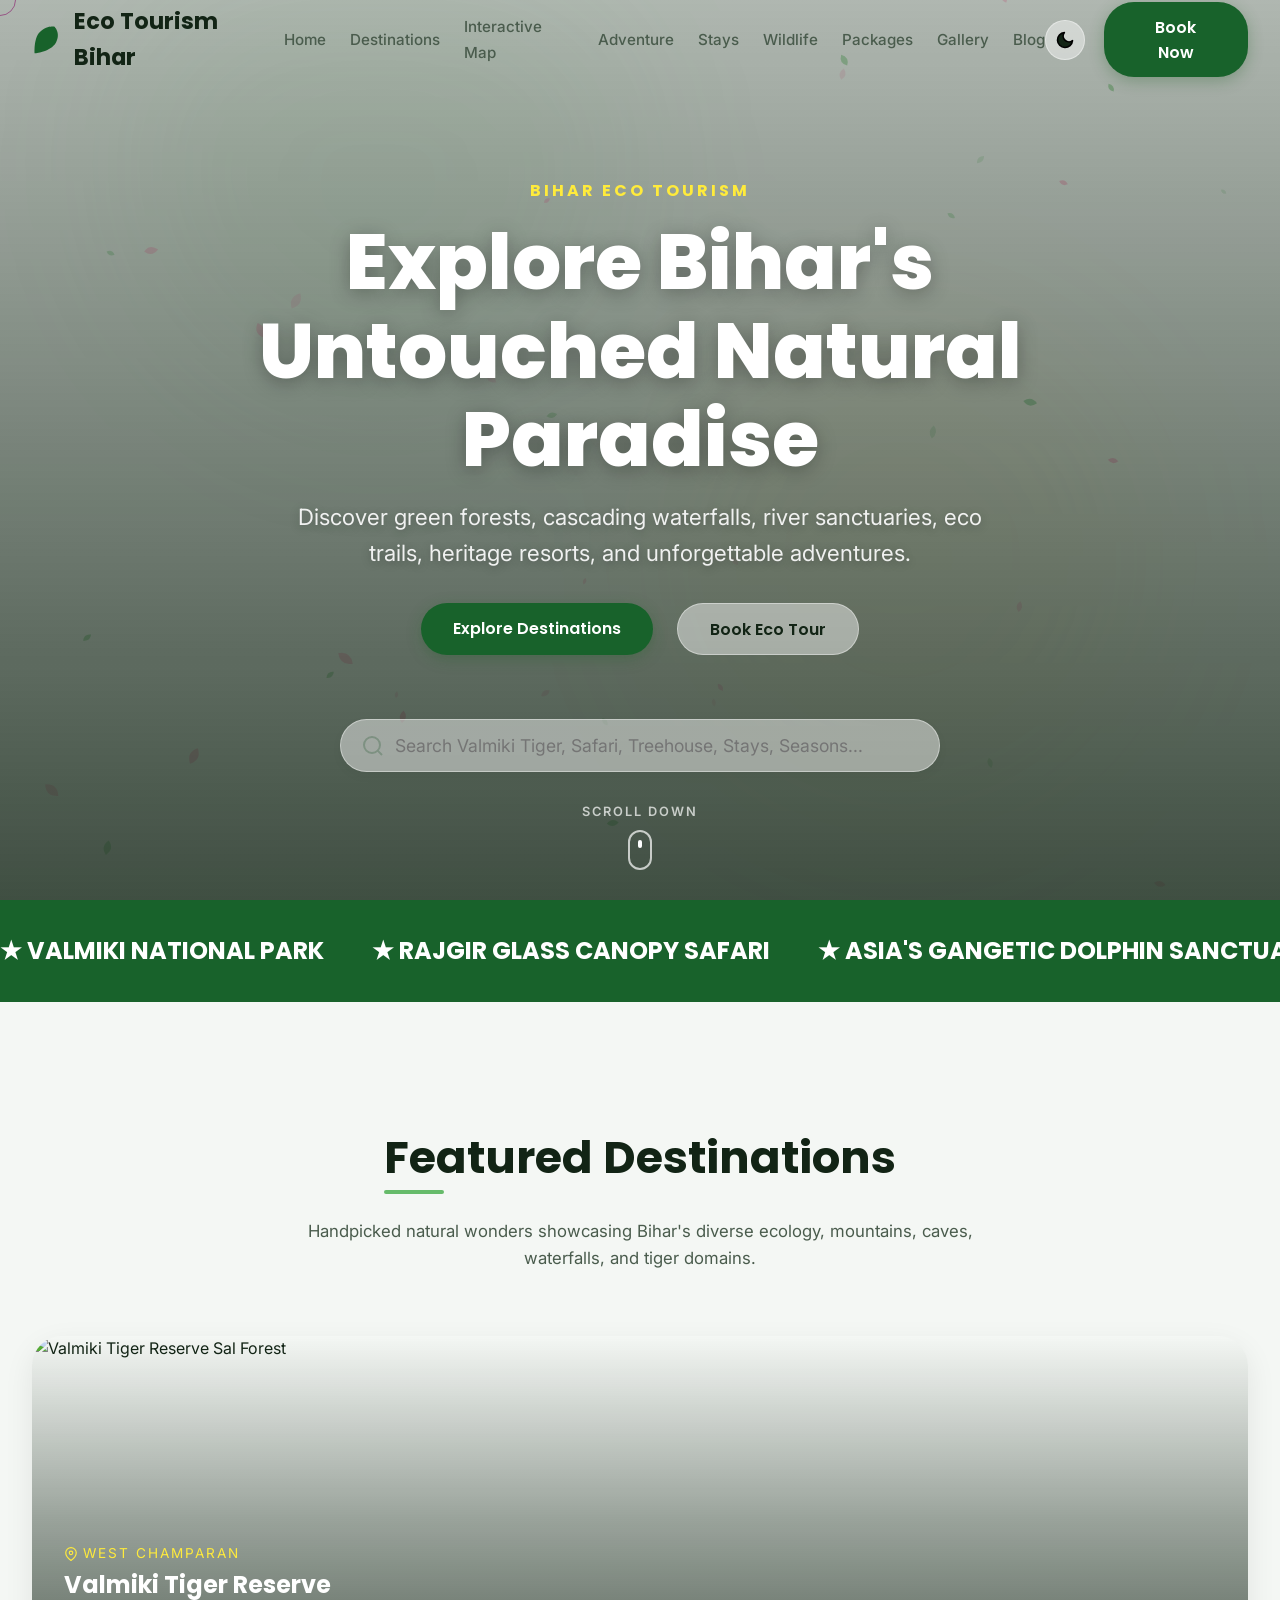
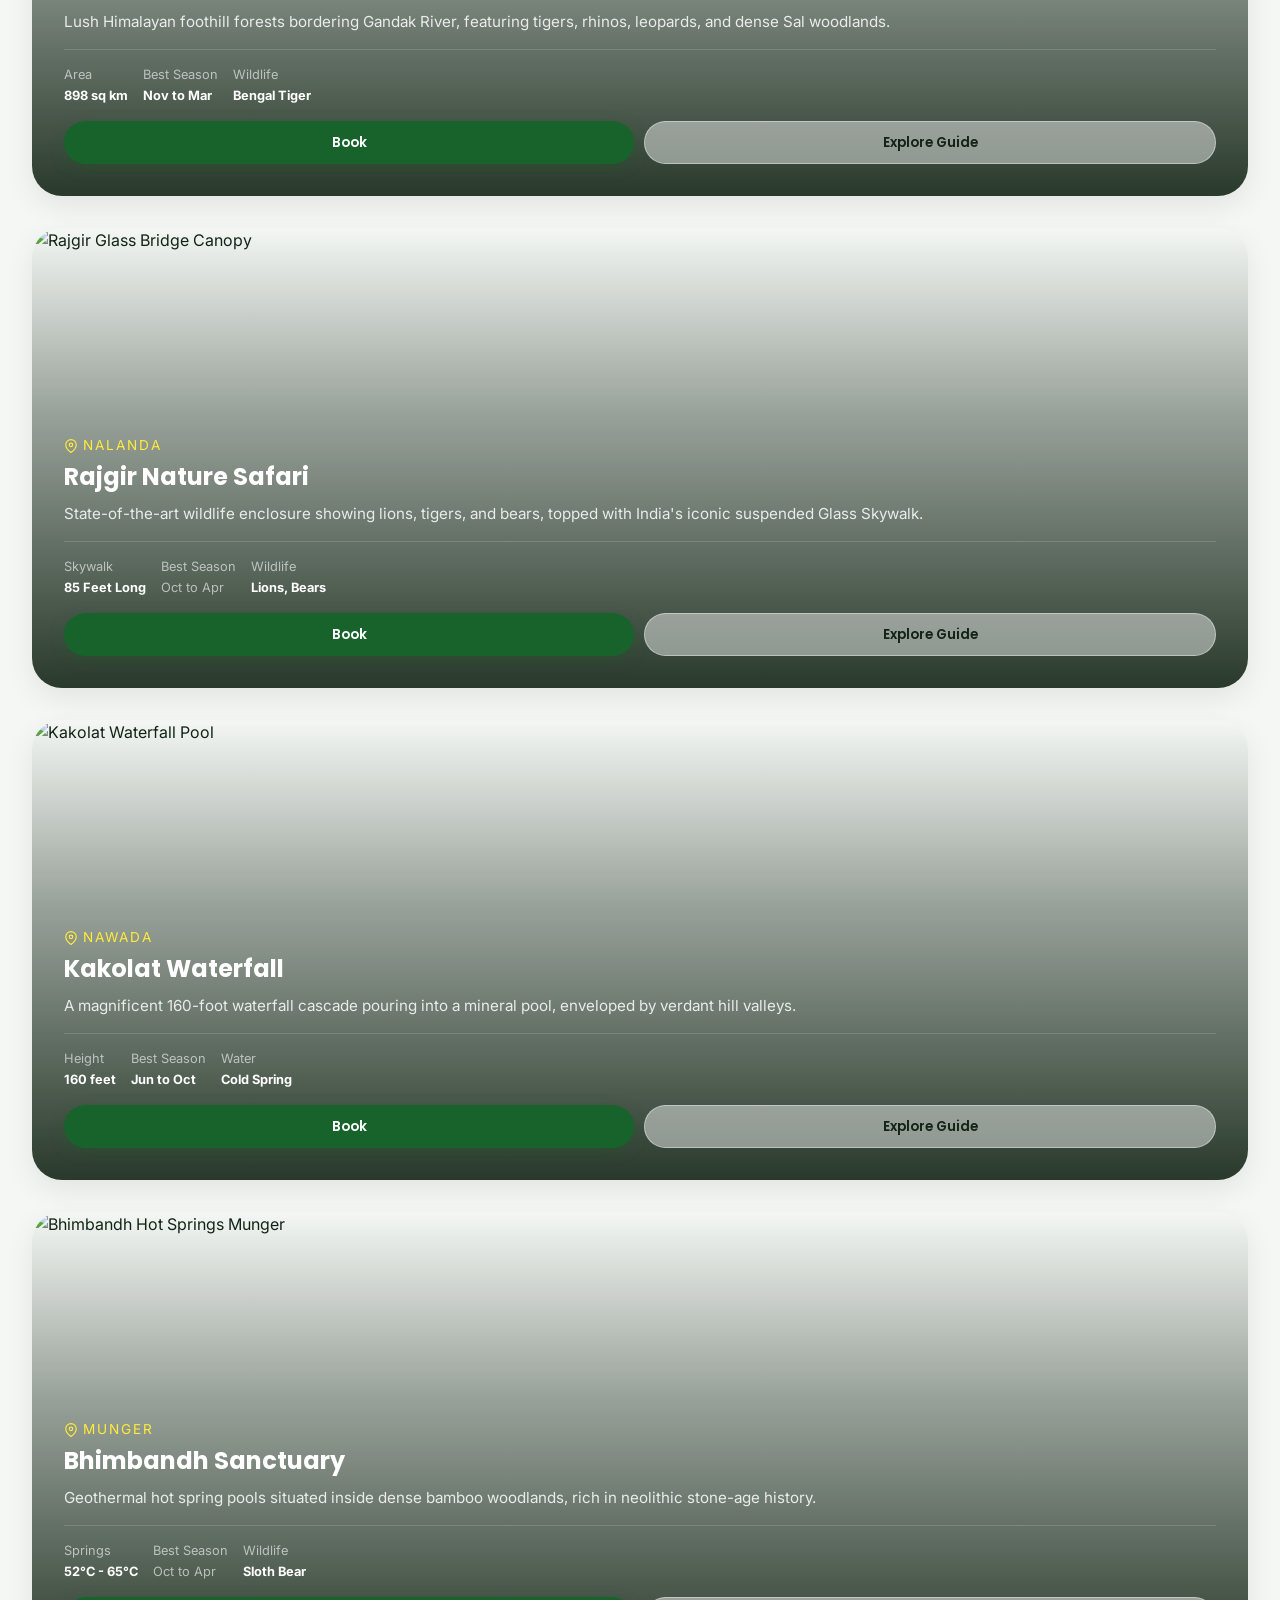
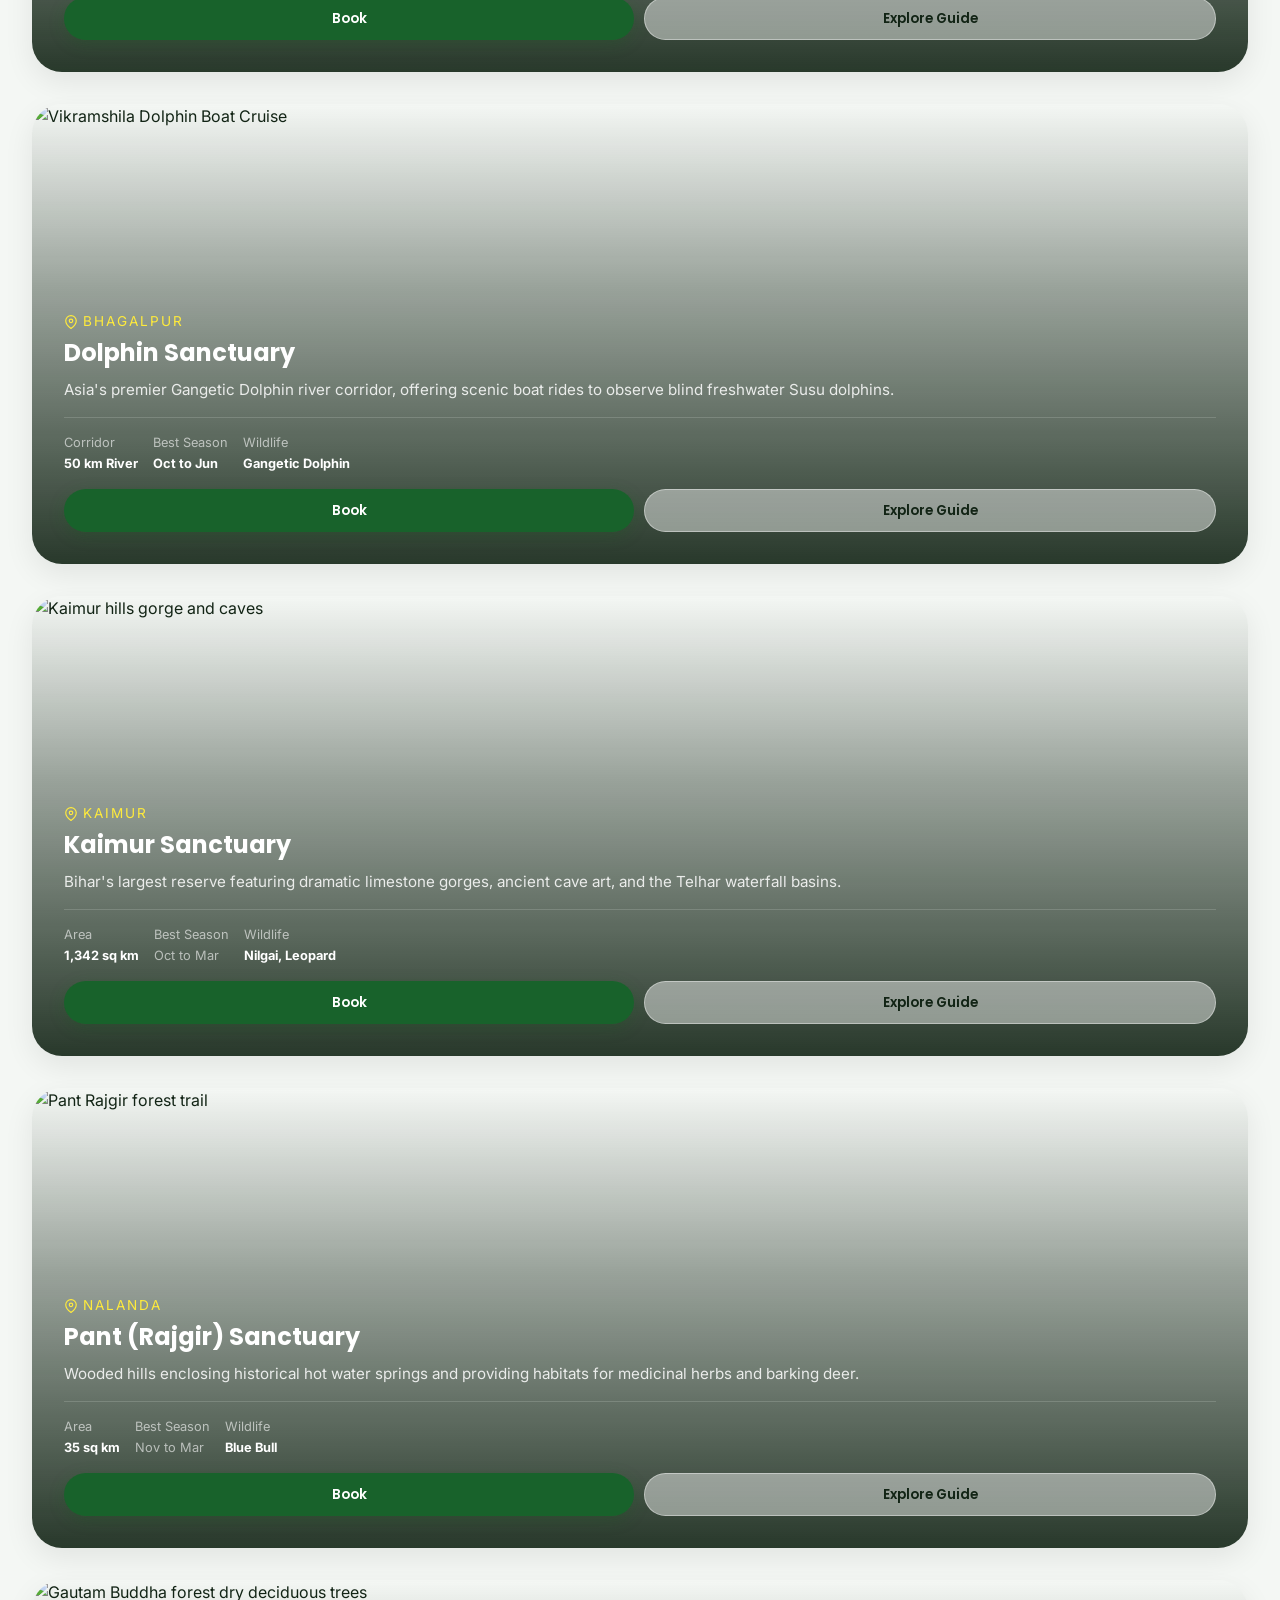
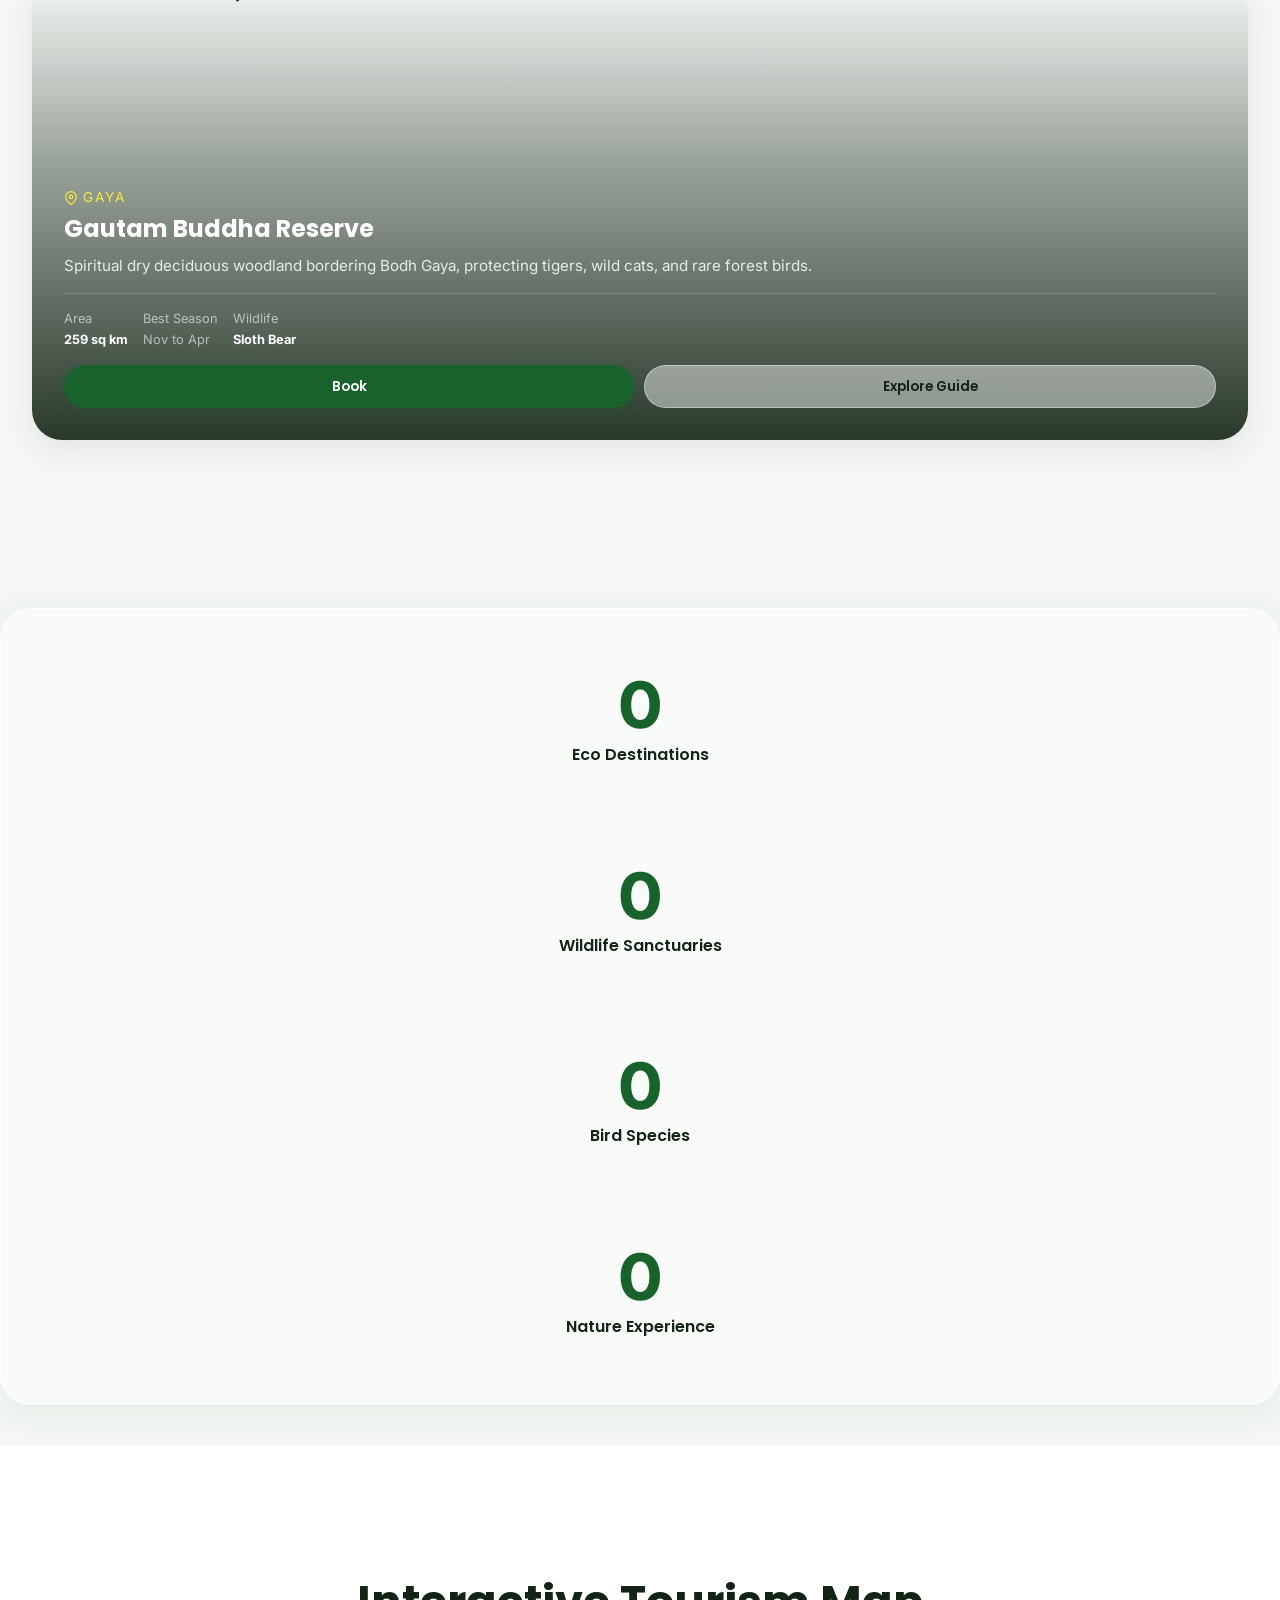
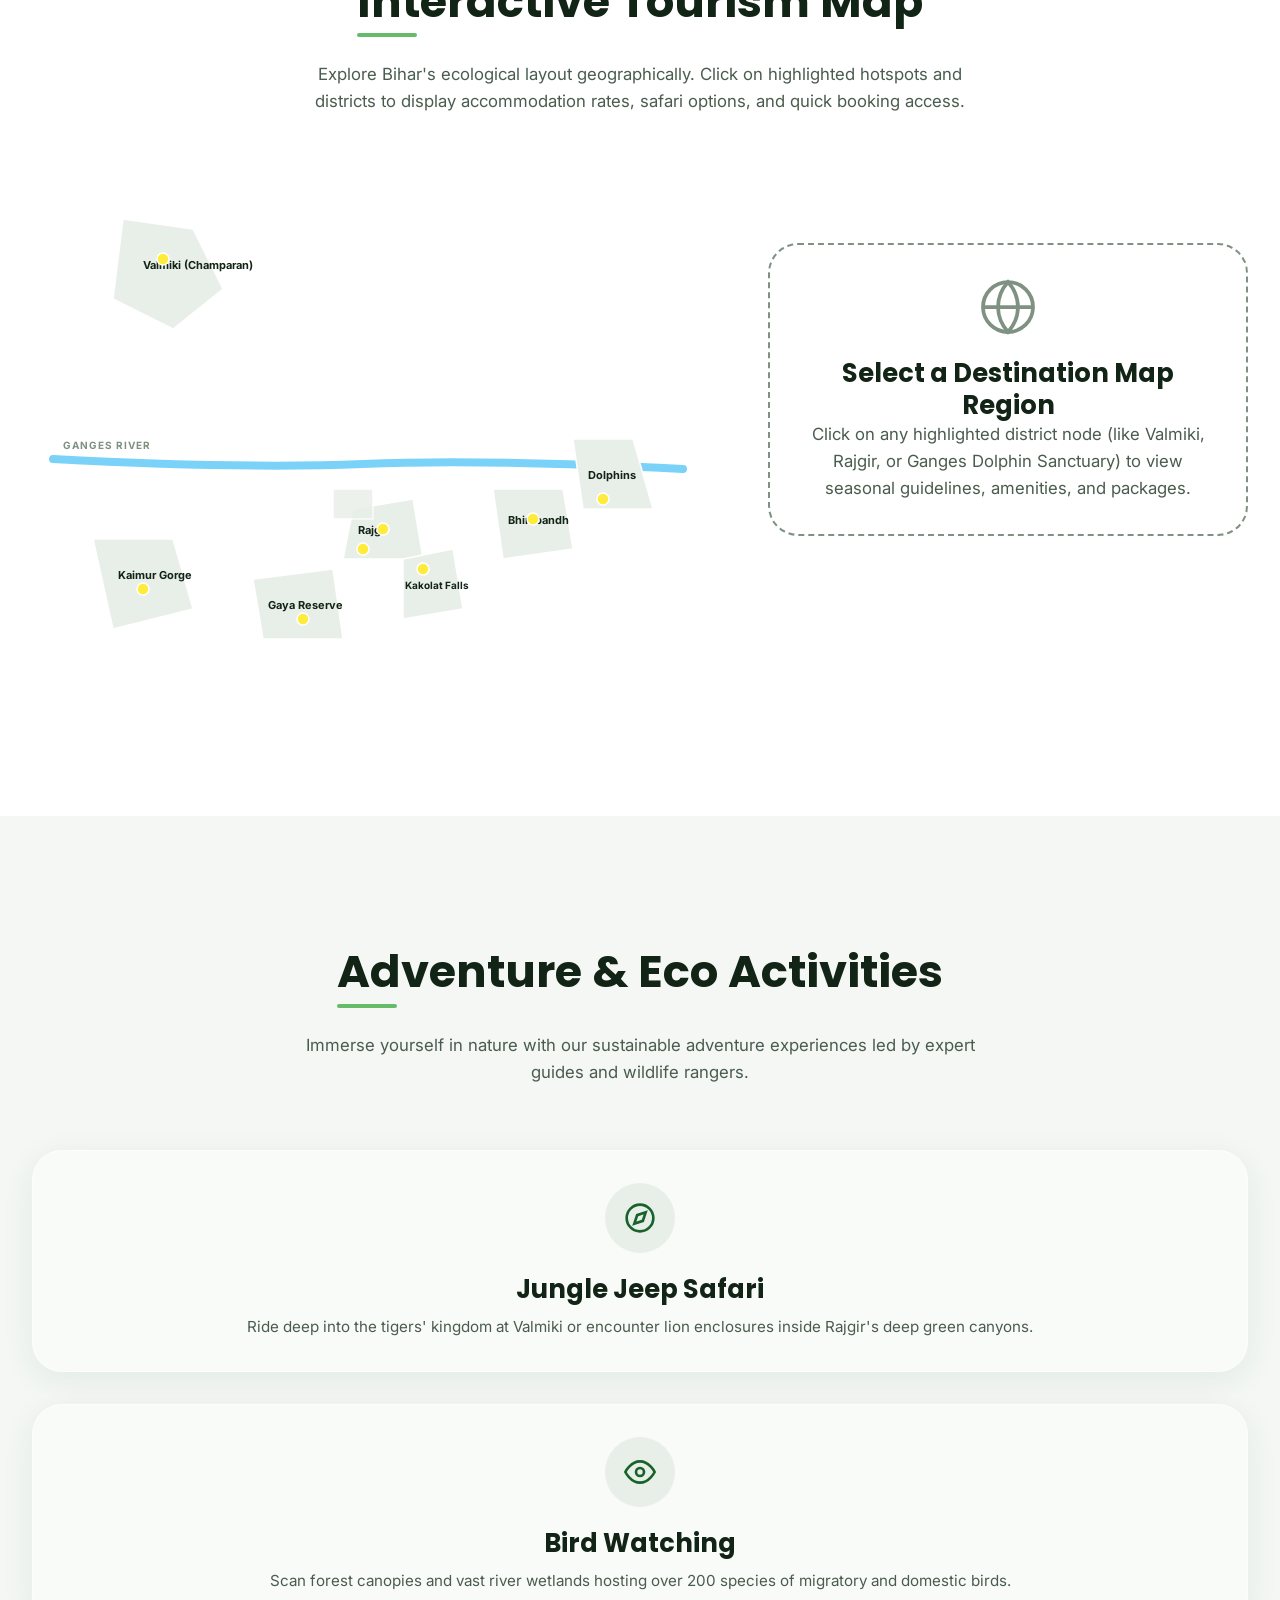
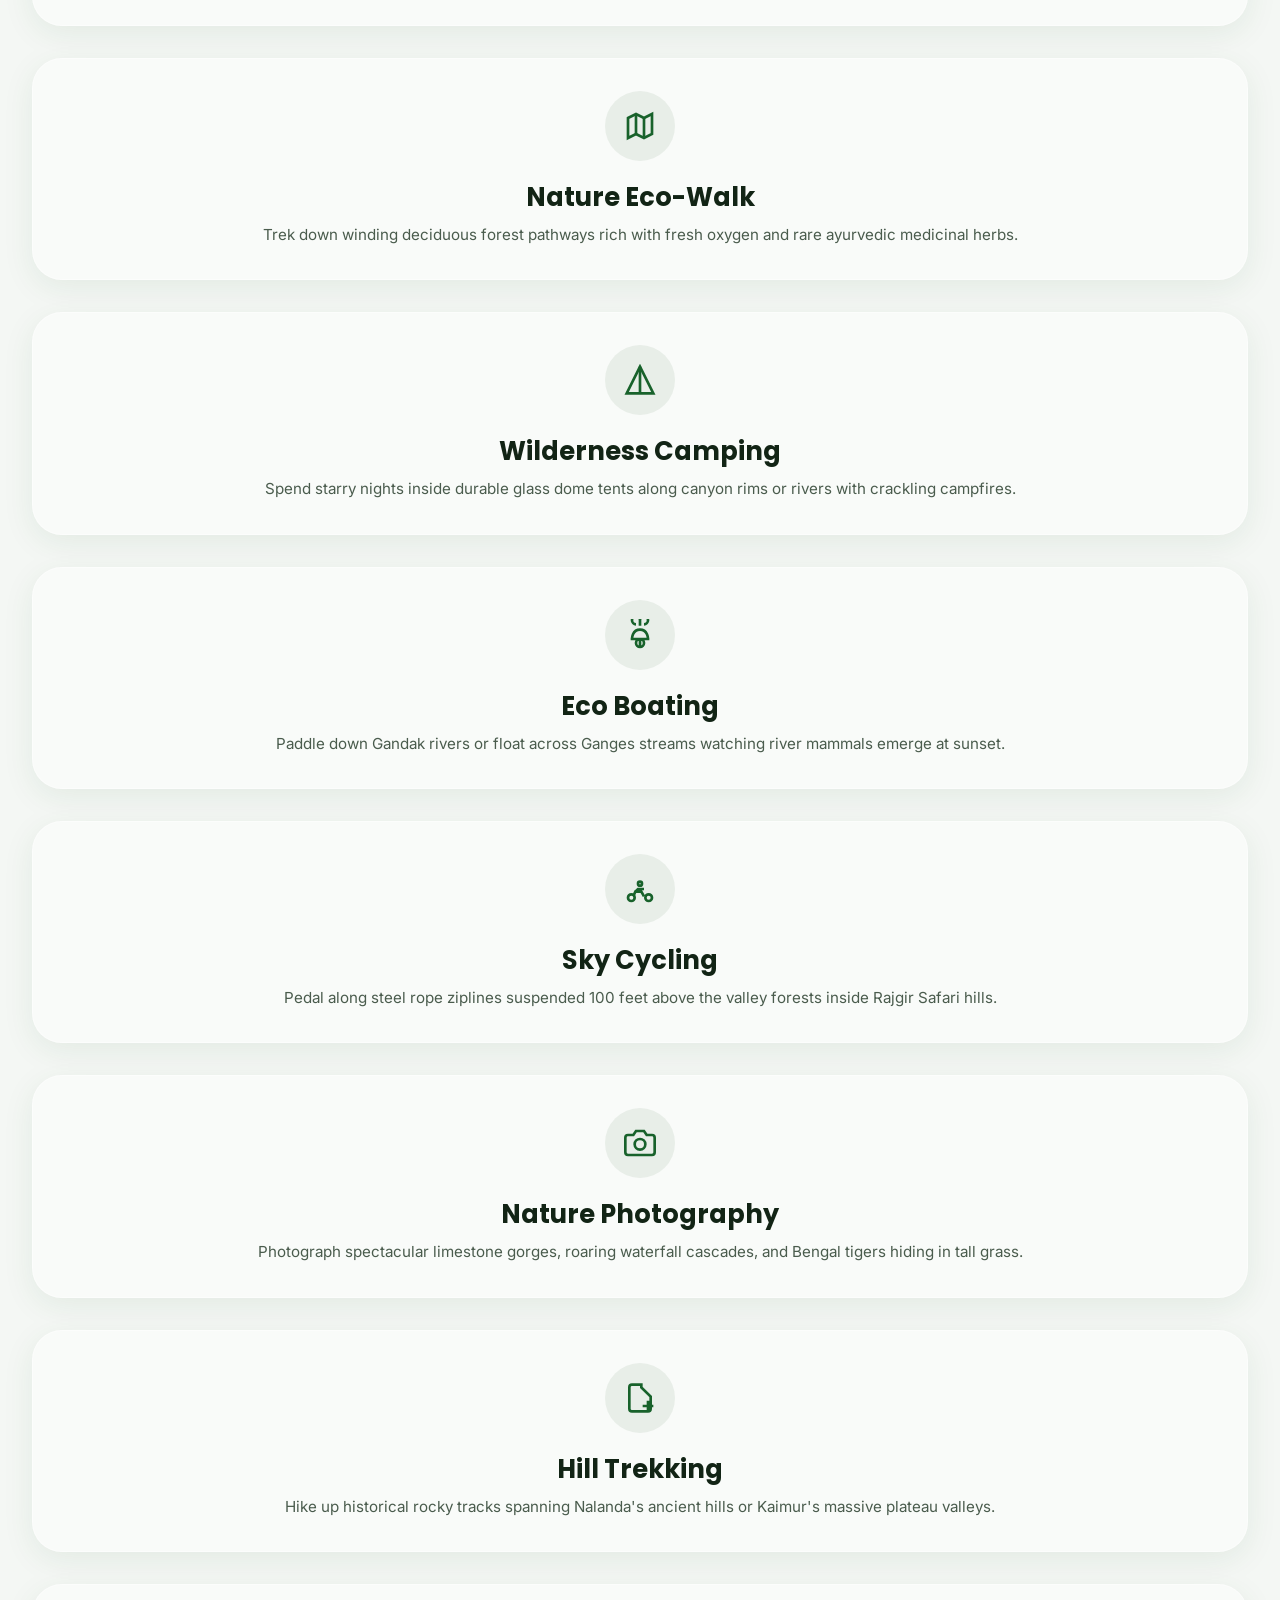
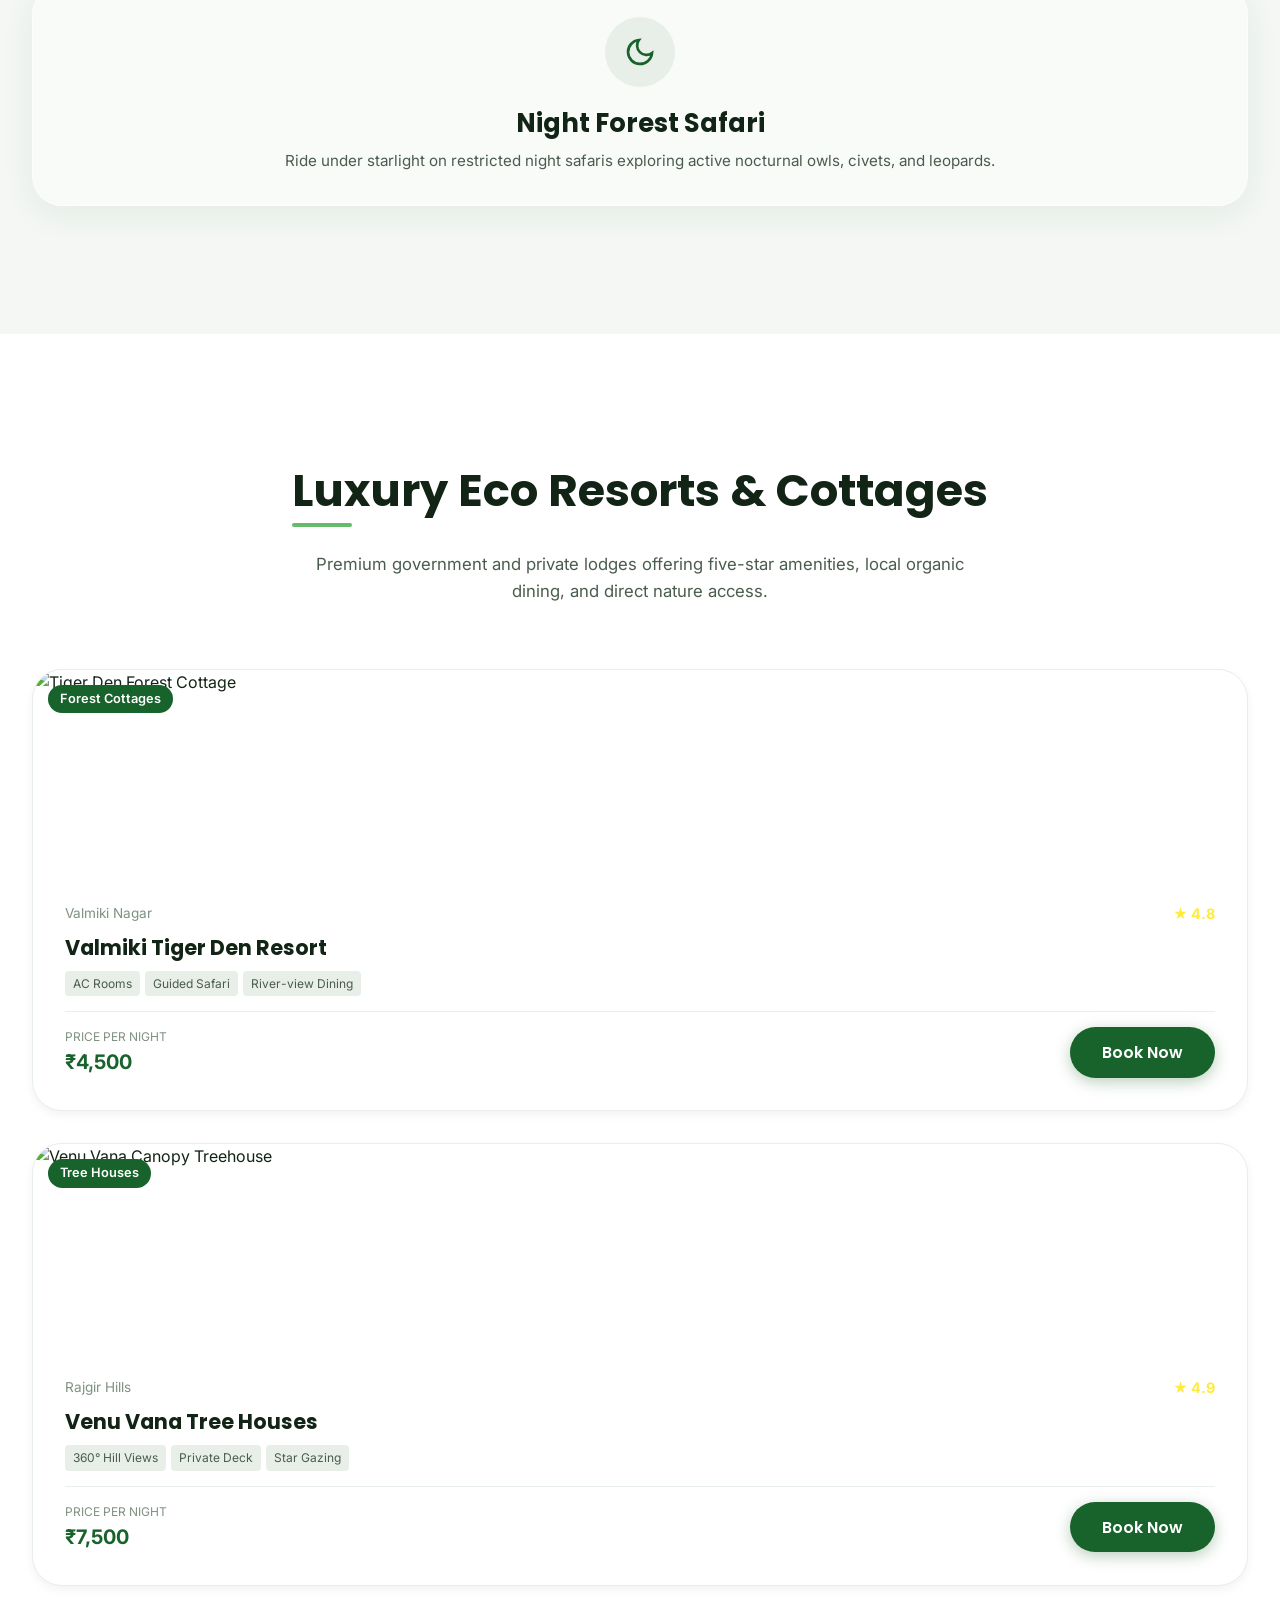
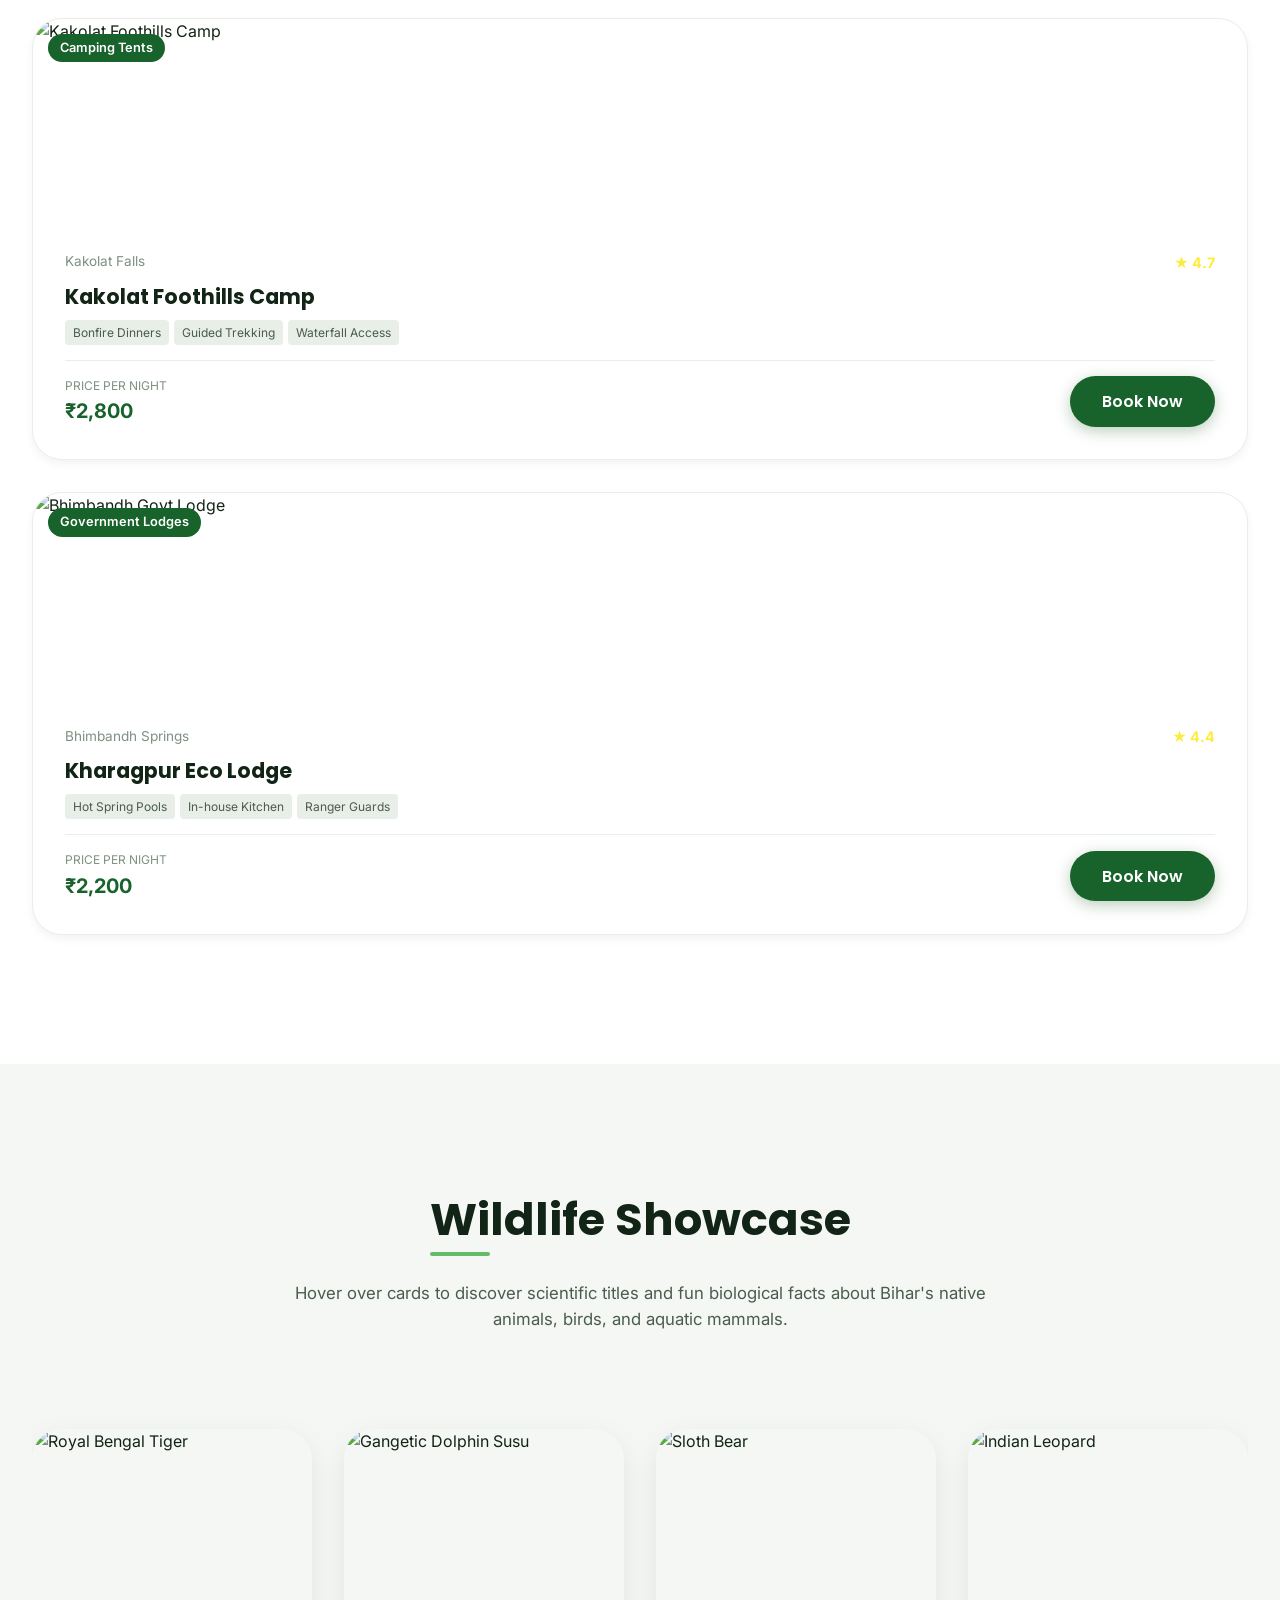
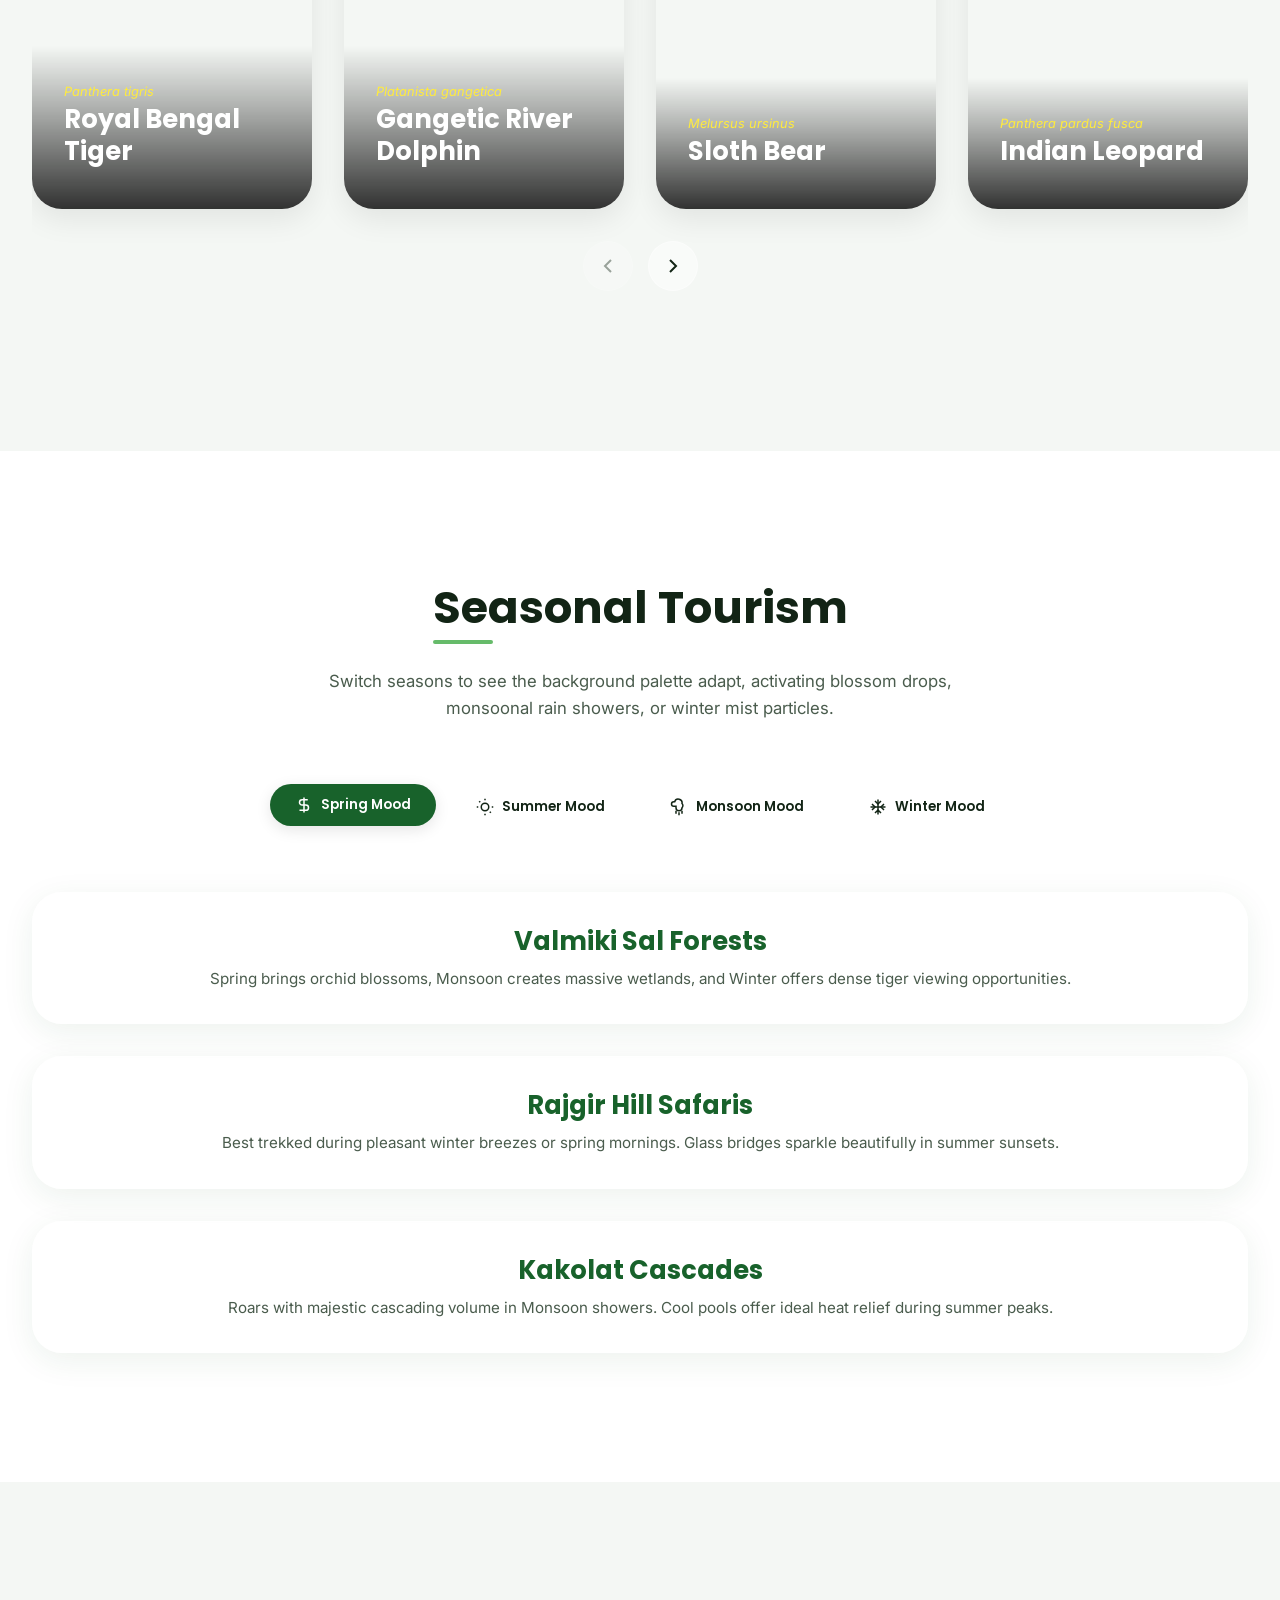
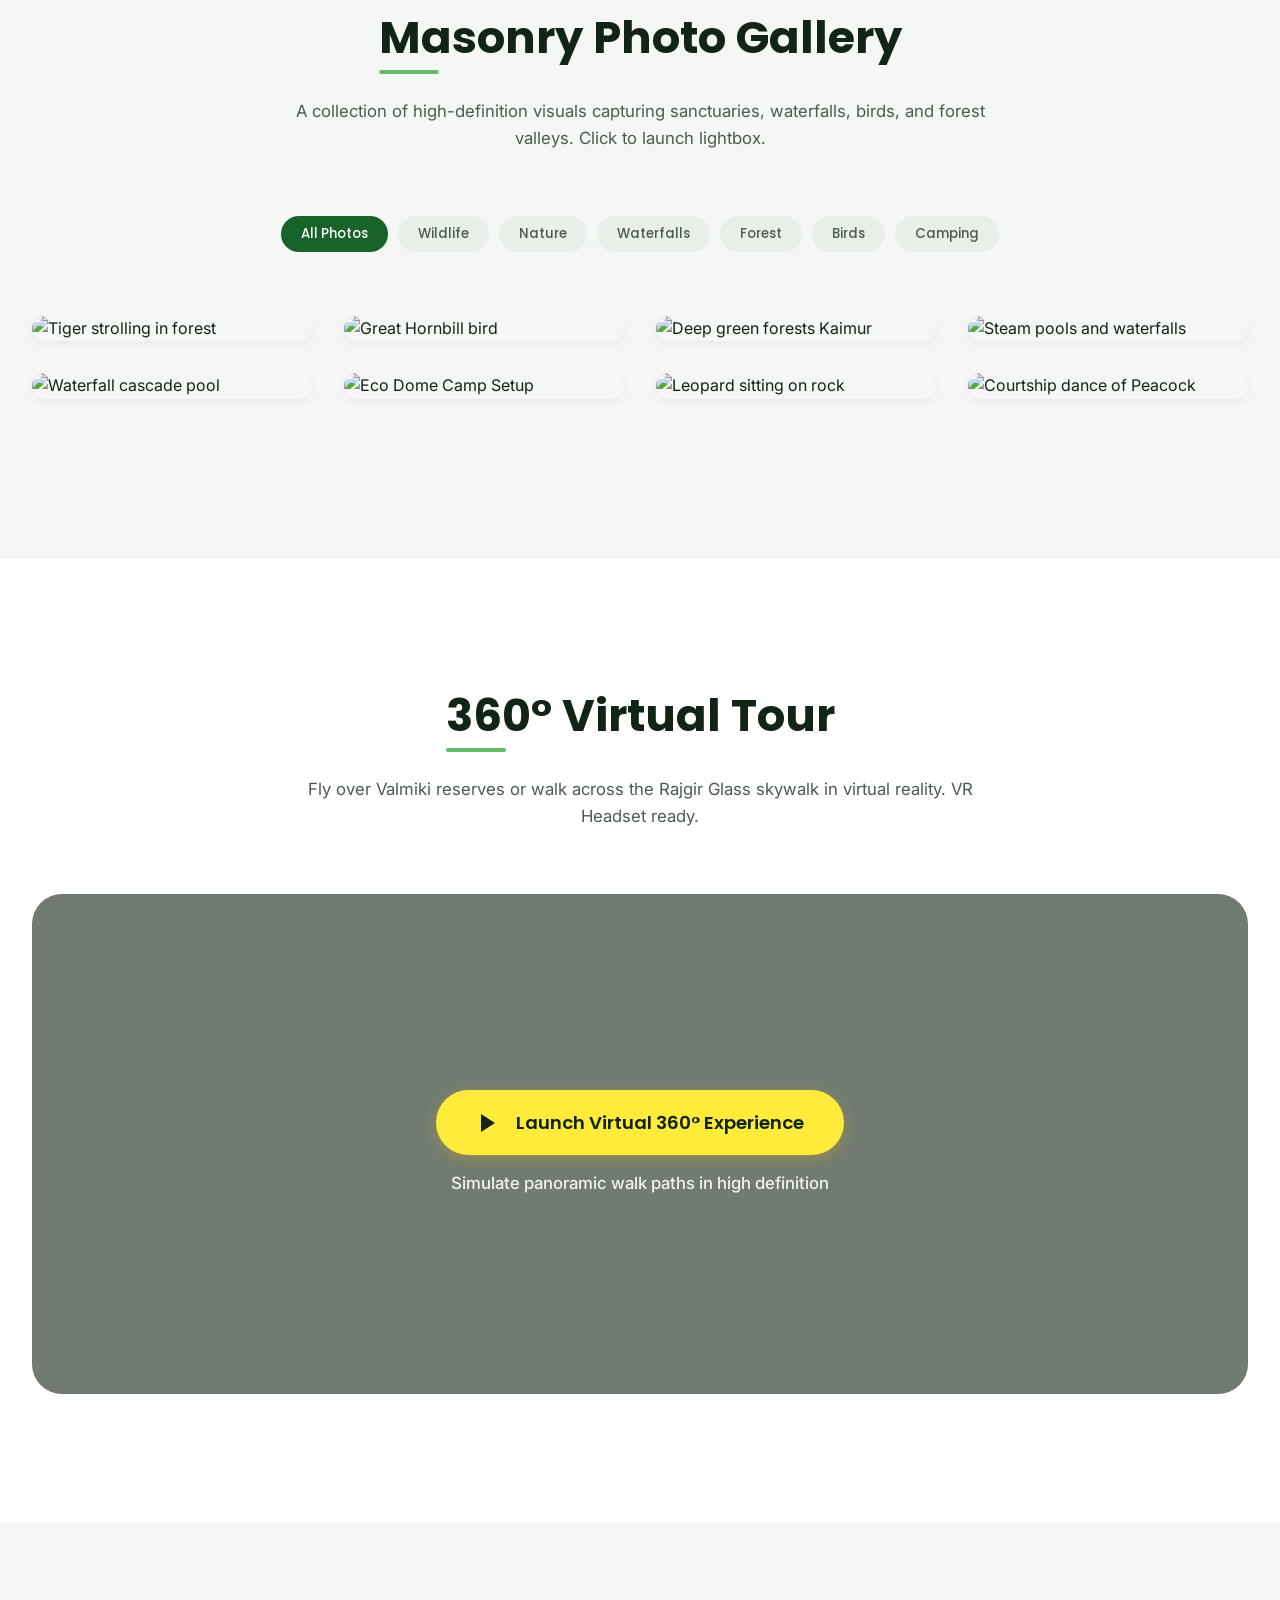
==== destination-detail.html @ a780ad24 "Add dynamic destination detail page templates and set light theme default" ====
<!DOCTYPE html>
<html lang="en" data-theme="light" data-season="spring">
<head>
  <meta charset="UTF-8">
  <meta name="viewport" content="width=device-width, initial-scale=1.0">
  
  <!-- Dynamic title handled via detail.js, setting static SEO parameters -->
  <title>Bihar Eco Tourism | Destination Guide</title>
  <meta name="description" content="Detailed travel guidelines, eco-resort prices, adventure trails, and booking rates for Bihar's natural sanctuaries.">
  <meta name="keywords" content="Bihar Eco Tourism, Valmiki Reserve, Rajgir Safari, Kakolat Falls, Wildlife Sanctuaries">
  <meta name="author" content="Bihar Eco Tourism Development Board">
  
  <!-- Stylesheets -->
  <link rel="stylesheet" href="css/variables.css">
  <link rel="stylesheet" href="css/styles.css">
  <link rel="stylesheet" href="css/components.css">
  <link rel="stylesheet" href="css/animations.css">
</head>
<body>

  <!-- Custom Cursor Follower -->
  <div class="custom-cursor-follower" id="cursor-follower"></div>

  <!-- Falling Leaves Particle Layer -->
  <div class="leaves-animation-container" id="leaves-container"></div>

  <!-- Seasonal Particle Canvas -->
  <canvas id="seasonal-canvas" style="position:fixed; top:0; left:0; width:100%; height:100%; pointer-events:none; z-index:1;"></canvas>

  <!-- --- STICKY NAVIGATION --- -->
  <nav class="navbar scrolled" id="navbar" aria-label="Main Navigation" style="position: sticky; top: 0;">
    <div class="container">
      <a href="index.html" class="nav-logo">
        <svg viewBox="0 0 24 24" xmlns="http://www.w3.org/2000/svg">
          <path d="M2 22s12-1 16-8c4-7-1-12-1-12S12 1 7 5C1 9 2 22 2 22z"/>
          <path d="M12 12l-5 5"/>
        </svg>
        <span>Eco Tourism Bihar</span>
      </a>

      <ul class="nav-menu" id="nav-menu">
        <li class="nav-item"><a href="index.html">Home</a></li>
        <li class="nav-item"><a href="index.html#destinations">Destinations</a></li>
        <li class="nav-item"><a href="index.html#map-section">Interactive Map</a></li>
        <li class="nav-item"><a href="index.html#adventure">Adventure</a></li>
        <li class="nav-item"><a href="index.html#stays">Stays</a></li>
        <li class="nav-item"><a href="index.html#wildlife">Wildlife</a></li>
        <li class="nav-item"><a href="index.html#packages">Packages</a></li>
        <li class="nav-item"><a href="index.html#gallery">Gallery</a></li>
        <li class="nav-item"><a href="index.html#blog">Blog</a></li>
      </ul>

      <div class="nav-actions">
        <button class="theme-toggle" id="theme-toggle" aria-label="Toggle dark/light mode">
          <svg viewBox="0 0 24 24" width="20" height="20" stroke="currentColor" stroke-width="2" fill="none"></svg>
        </button>
        <button class="btn btn-primary book-cta" id="nav-book-btn">Book Now</button>

        <button class="menu-toggle" id="menu-toggle" aria-label="Toggle navigation menu">
          <span></span>
          <span></span>
          <span></span>
        </button>
      </div>
    </div>
  </nav>

  <!-- --- BREADCRUMB BAR --- -->
  <nav aria-label="Breadcrumb" style="background: var(--bg-secondary); padding: 15px 0; border-bottom: 1px solid var(--glass-border);">
    <div class="container">
      <div style="font-size: 0.9rem; color: var(--text-light); display: flex; gap: 8px; font-weight: 500;">
        <a href="index.html" style="color: var(--primary); transition: color var(--transition-fast);">Home</a>
        <span>/</span>
        <a href="index.html#destinations" style="color: var(--primary); transition: color var(--transition-fast);">Destinations</a>
        <span>/</span>
        <span id="breadcrumb-dest-name" style="color: var(--text-primary);">Destination Guide</span>
      </div>
    </div>
  </nav>

  <!-- --- IMMERSIVE DETAILS HERO --- -->
  <header style="position: relative; height: 50vh; width: 100%; display: flex; align-items: flex-end; color: #ffffff; overflow: hidden;">
    <div class="hero-video-container" style="position: absolute; top: 0; left: 0; width: 100%; height: 100%; z-index: 1;">
      <img src="" id="detail-hero-bg" alt="" style="width: 100%; height: 100%; object-fit: cover;">
      <div style="position: absolute; top: 0; left: 0; width: 100%; height: 100%; background: linear-gradient(to top, rgba(18, 36, 21, 0.9) 0%, rgba(18, 36, 21, 0.3) 65%, transparent 100%); z-index: 2;"></div>
    </div>

    <!-- Floating birds paths -->
    <div class="birds-container">
      <div class="bird bird-1"></div>
      <div class="bird bird-2"></div>
      <div class="bird bird-3"></div>
    </div>

    <div class="container" style="position: relative; z-index: 3; padding-bottom: var(--spacing-md);">
      <span id="detail-hero-location" style="font-family: var(--font-headings); font-weight: 700; color: var(--accent); letter-spacing: 2px; text-transform: uppercase; font-size:0.9rem; display: block; margin-bottom: 5px;">DISTRICT</span>
      <h1 id="detail-hero-title" style="color: #ffffff; font-size: clamp(2rem, 5vw, 3.5rem); margin-bottom: 10px;">Destination Name</h1>
      <p id="detail-desc-short" style="color: rgba(255, 255, 255, 0.9); font-size: 1.15rem; max-width: 800px; line-height: 1.5;">Short tagline summarizing the wonders of the eco zone.</p>
    </div>
  </header>

  <!-- --- DETAIL DESCRIPTION & FACTS SHEET --- -->
  <section style="background: var(--bg-primary);">
    <div class="container">
      <div style="display: grid; grid-template-columns: 7fr 5fr; gap: var(--spacing-lg);">
        
        <!-- Narratives -->
        <div>
          <h2 style="font-size: 1.8rem; margin-bottom: var(--spacing-sm);">Sanctuary Overview</h2>
          <p id="detail-desc-long" style="font-size: 1.1rem; line-height: 1.7; margin-bottom: var(--spacing-md);">Loading core deep-dive description...</p>
          
          <h2 style="font-size: 1.8rem; margin-top: var(--spacing-md); margin-bottom: var(--spacing-sm);">Eco-Trails & Activities</h2>
          <div id="detail-adventure-grid" style="display: grid; grid-template-columns: repeat(auto-fill, minmax(200px, 1fr)); gap: 15px; margin-top: 15px;">
            <!-- Rendered dynamically -->
          </div>

          <div style="margin-top: var(--spacing-md);">
            <button class="btn btn-primary book-cta" id="detail-book-now-btn" style="padding: 1rem 2rem; font-size: 1.05rem;">Book This Eco Tour</button>
            <a href="index.html" class="btn btn-secondary" style="margin-left: 15px;">Back to Home</a>
          </div>
        </div>

        <!-- Bento Facts Panel -->
        <div>
          <div class="glass-panel" style="padding: 25px; border-radius: var(--radius-xl);">
            <h3 style="margin-bottom: 20px; font-size: 1.4rem; border-bottom: 1px solid var(--glass-border); padding-bottom: 10px;">Quick Facts</h3>
            <div id="detail-facts-grid" style="display: flex; flex-direction: column; gap: 15px;">
              <!-- Dynamic entries populate here -->
            </div>
          </div>
        </div>

      </div>
    </div>
  </section>

  <!-- --- LOCAL ECO STAYS IN THE DISTRICT --- -->
  <section style="background: var(--bg-secondary); border-top: 1px solid var(--glass-border); border-bottom: 1px solid var(--glass-border);">
    <div class="container">
      <div class="section-header">
        <h2>Local Stays & Camps</h2>
        <p>Recommended cottages, treehouses, and eco-tents located directly inside or immediately adjacent to this sanctuary.</p>
      </div>

      <div class="stays-grid" id="detail-stays-grid">
        <!-- Dynamic stays cards render here -->
      </div>
    </div>
  </section>

  <!-- --- FOOTER --- -->
  <footer class="footer" aria-label="Footer Navigation">
    <div class="container">
      <div class="footer-grid">
        <div class="footer-col">
          <div class="footer-logo">
            <svg viewBox="0 0 24 24" xmlns="http://www.w3.org/2000/svg">
              <path d="M2 22s12-1 16-8c4-7-1-12-1-12S12 1 7 5C1 9 2 22 2 22z"/>
              <path d="M12 12l-5 5"/>
            </svg>
            <span>Bihar Eco Tourism</span>
          </div>
          <p style="font-size:0.95rem; margin-bottom:20px;">Dedicated to establishing carbon-neutral tourism corridors protecting Bengal Tigers, Gangetic Dolphins, and ancient forest valleys.</p>
          <div class="social-links">
            <a href="#" class="social-icon" aria-label="Facebook"><svg viewBox="0 0 24 24"><path d="M18 2h-3a5 5 0 0 0-5 5v3H7v4h3v8h4v-8h3l1-4h-4V7a1 1 0 0 1 1-1h3z"></path></svg></a>
            <a href="#" class="social-icon" aria-label="Twitter"><svg viewBox="0 0 24 24"><path d="M23 3a10.9 10.9 0 0 1-3.14 1.53 4.48 4.48 0 0 0-7.86 3v1A10.66 10.66 0 0 1 3 4s-4 9 5 13a11.64 11.64 0 0 1-7 2c9 5 20 0 20-11.5a4.5 4.5 0 0 0-.08-.83A7.72 7.72 0 0 0 23 3z"></path></svg></a>
            <a href="#" class="social-icon" aria-label="Instagram"><svg viewBox="0 0 24 24"><rect x="2" y="2" width="20" height="20" rx="5" ry="5"></rect><path d="M16 11.37A4 4 0 1 1 12.63 8 4 4 0 0 1 16 11.37z"></path><line x1="17.5" y1="6.5" x2="17.51" y2="6.5"></line></svg></a>
          </div>
        </div>

        <div class="footer-col">
          <h4>Destinations</h4>
          <ul class="footer-links">
            <li><a href="index.html#destinations">Valmiki Forest</a></li>
            <li><a href="index.html#destinations">Rajgir Ziplines</a></li>
            <li><a href="index.html#destinations">Dolphin River</a></li>
            <li><a href="index.html#destinations">Kakolat Pools</a></li>
          </ul>
        </div>

        <div class="footer-col">
          <h4>Quick Links</h4>
          <ul class="footer-links">
            <li><a href="index.html#adventure">Eco Activities</a></li>
            <li><a href="index.html#stays">Resorts & Cottages</a></li>
            <li><a href="index.html#packages">Tour Packages</a></li>
            <li><a href="index.html#blog">Stories Board</a></li>
          </ul>
        </div>

        <div class="footer-col">
          <h4>Official Coordinates</h4>
          <p style="font-size:0.9rem;">Bihar Eco Tourism Development Board, Kautilya Vihar, Patna - 800001</p>
          <p style="font-size:0.9rem; margin-top:10px;"><strong>Helpline:</strong> 1800-3456-112 (9 AM - 6 PM)</p>
        </div>
      </div>

      <div class="footer-bottom">
        <span>© 2026 Department of Tourism, Government of Bihar. All rights reserved.</span>
        <span>WCAG AA Compliant | Designed for Nature Protection</span>
      </div>
    </div>
  </footer>

  <!-- --- BOOKING WIZARD DIALOG MODAL --- -->
  <div class="booking-modal" id="booking-modal" role="dialog" aria-modal="true" aria-labelledby="booking-wizard-title">
    <div class="booking-container glass-panel">
      
      <div class="booking-header">
        <h2 id="booking-wizard-title" style="font-size:1.5rem; margin-bottom:0;">Plan Your Eco-Tour</h2>
        <button class="booking-close" aria-label="Close booking form">
          <svg viewBox="0 0 24 24" fill="none" stroke="currentColor" stroke-width="2"><line x1="18" y1="6" x2="6" y2="18"></line><line x1="6" y1="6" x2="18" y2="18"></line></svg>
        </button>
      </div>

      <div class="booking-progress-container">
        <div class="booking-progress-bar">
          <div class="booking-progress-fill"></div>
        </div>
        <div class="booking-steps-indicator">
          <span>Destination</span>
          <span>Date</span>
          <span>Guests</span>
          <span>Accommodation</span>
          <span>Activities</span>
          <span>Checkout</span>
          <span>Ticket</span>
        </div>
      </div>

      <!-- Step 1: Destination -->
      <div class="booking-step active" id="booking-step-1">
        <div class="booking-field-group">
          <label for="booking-dest-select" class="booking-label">Choose your dream eco-destination:</label>
          <select id="booking-dest-select" class="booking-select">
            <!-- Populated dynamically via JS -->
          </select>
        </div>
      </div>

      <!-- Step 2: Date -->
      <div class="booking-step" id="booking-step-2">
        <div class="booking-field-group">
          <label for="booking-date" class="booking-label">Select starting date of adventure:</label>
          <input type="date" id="booking-date" class="booking-input" min="2026-07-01">
        </div>
      </div>

      <!-- Step 3: Guests -->
      <div class="booking-step" id="booking-step-3">
        <div class="booking-field-group">
          <label for="booking-guests" class="booking-label">Number of travellers:</label>
          <input type="number" id="booking-guests" class="booking-input" value="1" min="1" max="20">
        </div>
      </div>

      <!-- Step 4: Accommodation -->
      <div class="booking-step" id="booking-step-4">
        <div class="booking-field-group">
          <span class="booking-label">Choose eco stays category:</span>
          <div class="booking-grid-select">
            <div class="booking-card-option" data-accom="Forest Cottages">
              <h4>Forest Cottage</h4>
              <p style="font-size:0.8rem; color:var(--text-light); margin-top:3px;">Eco-resorts nestled under jungle trees.</p>
            </div>
            <div class="booking-card-option" data-accom="Tree Houses">
              <h4>Luxury Treehouse</h4>
              <p style="font-size:0.8rem; color:var(--text-light); margin-top:3px;">Suspended wood deck canopy suites.</p>
            </div>
            <div class="booking-card-option" data-accom="Camping Tents">
              <h4>Canyon Tents</h4>
              <p style="font-size:0.8rem; color:var(--text-light); margin-top:3px;">Dome camping beds alongside streams.</p>
            </div>
            <div class="booking-card-option" data-accom="Government Lodges">
              <h4>Government Eco Lodge</h4>
              <p style="font-size:0.8rem; color:var(--text-light); margin-top:3px;">Spacious family suites managed by forestry board.</p>
            </div>
          </div>
        </div>
      </div>

      <!-- Step 5: Activities -->
      <div class="booking-step" id="booking-step-5">
        <div class="booking-field-group">
          <span class="booking-label">Add adventure checklists (Optional):</span>
          <div style="display:grid; grid-template-columns:1fr 1fr; gap:12px; margin-top:10px;">
            <label style="display:flex; align-items:center; gap:8px; cursor:pointer;">
              <input type="checkbox" value="Jungle Jeep Safari" class="activity-checkbox"> Jungle Safari
            </label>
            <label style="display:flex; align-items:center; gap:8px; cursor:pointer;">
              <input type="checkbox" value="River Boating" class="activity-checkbox"> River Boating
            </label>
            <label style="display:flex; align-items:center; gap:8px; cursor:pointer;">
              <input type="checkbox" value="Guided Trekking" class="activity-checkbox"> Guided Trekking
            </label>
            <label style="display:flex; align-items:center; gap:8px; cursor:pointer;">
              <input type="checkbox" value="Glass Bridge Entry" class="activity-checkbox"> Glass Bridge Entry
            </label>
            <label style="display:flex; align-items:center; gap:8px; cursor:pointer;">
              <input type="checkbox" value="Nature Photography Guide" class="activity-checkbox"> Pro Photo Guide
            </label>
            <label style="display:flex; align-items:center; gap:8px; cursor:pointer;">
              <input type="checkbox" value="Wildlife Night Safari" class="activity-checkbox"> Night Safari
            </label>
          </div>
        </div>
      </div>

      <!-- Step 6: Checkout Details -->
      <div class="booking-step" id="booking-step-6">
        <div style="display:grid; grid-template-columns:1fr 1fr; gap:15px; margin-bottom:20px;">
          <div>
            <label for="booking-name" class="booking-label">Primary Traveller Name:</label>
            <input type="text" id="booking-name" class="booking-input" placeholder="e.g. John Doe">
          </div>
          <div>
            <label for="booking-email" class="booking-label">Email Address:</label>
            <input type="email" id="booking-email" class="booking-input" placeholder="e.g. john@example.com">
          </div>
        </div>

        <div class="glass-panel" id="booking-summary-details" style="background:var(--bg-primary); padding:15px; border-radius:var(--radius-md);">
          <!-- Rendered dynamically -->
        </div>
      </div>

      <!-- Step 7: Ticket Generator -->
      <div class="booking-step" id="booking-step-7">
        <div id="booking-ticket-box">
          <!-- Populated dynamically -->
        </div>
      </div>

      <div class="booking-footer">
        <button class="btn btn-secondary" id="btn-prev">Go Back</button>
        <button class="btn btn-primary" id="btn-next">Next Step</button>
      </div>
    </div>
  </div>

  <!-- CDN scripts for GSAP ScrollTrigger & Lenis -->
  <script src="https://cdnjs.cloudflare.com/ajax/libs/gsap/3.12.2/gsap.min.js"></script>
  <script src="https://cdnjs.cloudflare.com/ajax/libs/gsap/3.12.2/ScrollTrigger.min.js"></script>
  <script src="https://cdn.jsdelivr.net/gh/studio-freight/lenis@1.0.19/bundled/lenis.min.js"></script>

  <!-- Application Logic -->
  <script src="js/data.js"></script>
  <script src="js/booking.js"></script>
  <script src="js/seasons.js"></script>
  <script src="js/app.js"></script>
  <script src="js/detail.js"></script>
</body>
</html>
---- css/variables.css ----
/* CSS Variables & Design System */

:root {
  /* Fonts */
  --font-headings: 'Poppins', sans-serif;
  --font-body: 'Inter', sans-serif;

  /* Spacing */
  --spacing-xs: 0.5rem;
  --spacing-sm: 1rem;
  --spacing-md: 2rem;
  --spacing-lg: 4rem;
  --spacing-xl: 8rem;

  /* Border Radii */
  --radius-sm: 8px;
  --radius-md: 16px;
  --radius-lg: 24px;
  --radius-xl: 30px;

  /* Global Transitions */
  --transition-fast: 0.2s ease;
  --transition-smooth: 0.4s cubic-bezier(0.16, 1, 0.3, 1);
  --transition-slow: 0.8s cubic-bezier(0.16, 1, 0.3, 1);

  /* Elevation (Soft Nature-inspired shadows) */
  --shadow-sm: 0 4px 10px rgba(0, 0, 0, 0.05);
  --shadow-md: 0 10px 30px rgba(0, 0, 0, 0.08);
  --shadow-lg: 0 20px 50px rgba(0, 0, 0, 0.12);

  /* Light Theme (Default) */
  --bg-primary: #f4f7f4;
  --bg-secondary: #ffffff;
  --bg-tertiary: #e8eee8;
  
  --text-primary: #122415;
  --text-secondary: #4a5c4d;
  --text-light: #7e9182;
  
  /* Primary HSL Palettes */
  --primary-h: 125;
  --primary-s: 55%;
  --primary-l: 24%; /* Forest Green #1B5E20 equivalent base */
  
  --primary: hsl(var(--primary-h), var(--primary-s), var(--primary-l));
  --primary-light: hsl(var(--primary-h), var(--primary-s), calc(var(--primary-l) + 15%));
  --primary-dark: hsl(var(--primary-h), var(--primary-s), calc(var(--primary-l) - 8%));
  
  --secondary: #4CAF50; /* Leaf Green */
  --accent: #FFC107; /* Golden Sunset */
  --accent-blue: #4FC3F7; /* Sky Blue */
  --accent-brown: #795548; /* Earth Brown */

  /* Glassmorphism Presets */
  --glass-bg: rgba(255, 255, 255, 0.45);
  --glass-border: rgba(255, 255, 255, 0.4);
  --glass-shadow: 0 8px 32px 0 rgba(27, 94, 32, 0.08);
  --glass-blur: 15px;

  /* Environmental colors */
  --nav-bg: rgba(244, 247, 244, 0.1);
  --theme-gradient: linear-gradient(135deg, #e8f5e9 0%, #c8e6c9 50%, #bbdefb 100%);
  --hero-overlay: linear-gradient(to bottom, rgba(18, 36, 21, 0.3) 0%, rgba(18, 36, 21, 0.8) 100%);
}

/* Dark Theme overrides */
[data-theme="dark"] {
  --bg-primary: #0a0f0b;
  --bg-secondary: #121a13;
  --bg-tertiary: #19251b;
  
  --text-primary: #f0f7f1;
  --text-secondary: #b2c9b6;
  --text-light: #7da083;
  
  --primary-l: 45%; /* Lighter Forest Green to stand out on dark bg */
  
  --glass-bg: rgba(18, 26, 19, 0.45);
  --glass-border: rgba(255, 255, 255, 0.08);
  --glass-shadow: 0 8px 32px 0 rgba(0, 0, 0, 0.4);
  
  --theme-gradient: linear-gradient(135deg, #0a0f0b 0%, #122415 50%, #0d1e2d 100%);
  --hero-overlay: linear-gradient(to bottom, rgba(10, 15, 11, 0.4) 0%, rgba(10, 15, 11, 0.95) 100%);
  --nav-bg: rgba(10, 15, 11, 0.15);
}

/* Seasonal Theme modifiers */
[data-season="spring"] {
  --primary-h: 135;
  --primary-s: 60%;
  --secondary: #66BB6A;
  --accent: #FFEB3B; /* Fresh flowers yellow */
  --theme-gradient: linear-gradient(135deg, #e8f5e9 0%, #f1f8e9 50%, #e0f2f1 100%);
}
[data-theme="dark"][data-season="spring"] {
  --theme-gradient: linear-gradient(135deg, #09120a 0%, #152918 50%, #0f2422 100%);
}

[data-season="summer"] {
  --primary-h: 36;
  --primary-s: 70%;
  --primary-l: 30%; /* Warm amber */
  --secondary: #FFA726; /* Orange sunset */
  --accent: #FF8F00;
  --theme-gradient: linear-gradient(135deg, #fff8e1 0%, #ffe082 50%, #ffcc80 100%);
}
[data-theme="dark"][data-season="summer"] {
  --theme-gradient: linear-gradient(135deg, #140e05 0%, #2b1f0c 50%, #291a05 100%);
}

[data-season="monsoon"] {
  --primary-h: 200;
  --primary-s: 65%;
  --primary-l: 25%; /* Deep ocean/sky blue-grey */
  --secondary: #26A69A; /* Cyan water */
  --accent: #26C6DA;
  --theme-gradient: linear-gradient(135deg, #e0f7fa 0%, #b2ebf2 50%, #80deea 100%);
}
[data-theme="dark"][data-season="monsoon"] {
  --theme-gradient: linear-gradient(135deg, #041014 0%, #0c232b 50%, #0d2f3d 100%);
}

[data-season="winter"] {
  --primary-h: 180;
  --primary-s: 20%;
  --primary-l: 20%; /* Deep pine grey */
  --secondary: #78909C; /* Frosty blue */
  --accent: #ECEFF1; /* Snow white */
  --theme-gradient: linear-gradient(135deg, #eceff1 0%, #cfd8dc 50%, #b0bec5 100%);
}
[data-theme="dark"][data-season="winter"] {
  --theme-gradient: linear-gradient(135deg, #0b0e10 0%, #171f24 50%, #1c2a30 100%);
}
---- css/styles.css ----
/* Base Styles & Typography */
@import url('https://fonts.googleapis.com/css2?family=Inter:wght@300;400;500;600;700&family=Poppins:wght@400;500;600;700;800&display=swap');

*, *::before, *::after {
  box-sizing: border-box;
  margin: 0;
  padding: 0;
}

html {
  scroll-behavior: auto; /* Overridden by smooth scrolling */
  overflow-x: hidden;
  font-size: 16px;
}

body {
  font-family: var(--font-body);
  background-color: var(--bg-primary);
  color: var(--text-primary);
  overflow-x: hidden;
  transition: background-color var(--transition-smooth), color var(--transition-smooth);
  line-height: 1.6;
  -webkit-font-smoothing: antialiased;
}

/* Headings */
h1, h2, h3, h4, h5, h6 {
  font-family: var(--font-headings);
  font-weight: 700;
  line-height: 1.25;
  color: var(--text-primary);
  transition: color var(--transition-smooth);
}

h1 {
  font-size: clamp(2.5rem, 5vw, 4.5rem);
  font-weight: 800;
}

h2 {
  font-size: clamp(2rem, 3.5vw, 3rem);
  position: relative;
  margin-bottom: var(--spacing-sm);
  display: inline-block;
}

/* Add custom organic underline under h2 sections */
h2::after {
  content: '';
  position: absolute;
  left: 0;
  bottom: -8px;
  width: 60px;
  height: 4px;
  background: var(--secondary);
  border-radius: 2px;
  transition: width var(--transition-smooth), background-color var(--transition-smooth);
}

section:hover h2::after {
  width: 100px;
}

h3 {
  font-size: clamp(1.3rem, 2vw, 1.8rem);
}

p {
  color: var(--text-secondary);
  font-size: 1.05rem;
  font-weight: 400;
  transition: color var(--transition-smooth);
}

a {
  color: inherit;
  text-decoration: none;
}

/* Grid & Layout Utilities */
.container {
  width: 100%;
  max-width: 1400px;
  margin: 0 auto;
  padding: 0 var(--spacing-md);
}

section {
  padding: var(--spacing-xl) 0;
  position: relative;
  z-index: 2;
}

/* Bento Grid System */
.bento-grid {
  display: grid;
  grid-template-columns: repeat(12, 1-fraction);
  gap: var(--spacing-md);
}

.bento-card {
  grid-column: span 4;
}

.bento-card-large {
  grid-column: span 8;
}

.bento-card-full {
  grid-column: span 12;
}

/* Common Interactive Buttons */
.btn {
  display: inline-flex;
  align-items: center;
  justify-content: center;
  padding: 0.8rem 2rem;
  border-radius: var(--radius-xl);
  font-family: var(--font-headings);
  font-weight: 600;
  font-size: 1rem;
  cursor: pointer;
  transition: all var(--transition-smooth);
  border: none;
  gap: var(--spacing-xs);
  position: relative;
  overflow: hidden;
  z-index: 1;
}

.btn::before {
  content: '';
  position: absolute;
  top: 0;
  left: 0;
  width: 100%;
  height: 100%;
  background: rgba(255, 255, 255, 0.15);
  transform: translateX(-100%);
  transition: transform var(--transition-smooth);
  z-index: -1;
}

.btn:hover::before {
  transform: translateX(0);
}

.btn-primary {
  background-color: var(--primary);
  color: #ffffff !important;
  box-shadow: 0 4px 15px rgba(27, 94, 32, 0.3);
}

.btn-primary:hover {
  transform: translateY(-3px);
  box-shadow: 0 8px 25px rgba(27, 94, 32, 0.4);
  background-color: var(--primary-dark);
}

.btn-secondary {
  background-color: var(--glass-bg);
  border: 1px solid var(--glass-border);
  color: var(--text-primary);
  backdrop-filter: var(--glass-blur);
}

.btn-secondary:hover {
  transform: translateY(-3px);
  background-color: var(--primary);
  color: #ffffff !important;
  border-color: transparent;
}

.btn-accent {
  background-color: var(--accent);
  color: #122415 !important;
  box-shadow: 0 4px 15px rgba(255, 193, 7, 0.3);
}

.btn-accent:hover {
  transform: translateY(-3px);
  box-shadow: 0 8px 25px rgba(255, 193, 7, 0.4);
}

/* Glass Card Global Modifier */
.glass-panel {
  background: var(--glass-bg);
  border: 1px solid var(--glass-border);
  backdrop-filter: var(--glass-blur);
  -webkit-backdrop-filter: var(--glass-blur);
  border-radius: var(--radius-xl);
  box-shadow: var(--glass-shadow);
  padding: var(--spacing-md);
  transition: all var(--transition-smooth);
}

.glass-panel:hover {
  border-color: rgba(255, 255, 255, 0.25);
  box-shadow: 0 12px 40px rgba(0, 0, 0, 0.15);
}

/* Text Highlight Utilities */
.text-gradient {
  background: linear-gradient(135deg, var(--primary) 0%, var(--secondary) 100%);
  -webkit-background-clip: text;
  -webkit-text-fill-color: transparent;
}

.text-gradient-gold {
  background: linear-gradient(135deg, var(--accent) 0%, #ff8f00 100%);
  -webkit-background-clip: text;
  -webkit-text-fill-color: transparent;
}

.section-header {
  text-align: center;
  max-width: 700px;
  margin: 0 auto var(--spacing-lg) auto;
}

.section-header p {
  margin-top: 1rem;
}

/* Hide native element but keep accessible */
.sr-only {
  position: absolute;
  width: 1px;
  height: 1px;
  padding: 0;
  margin: -1px;
  overflow: hidden;
  clip: rect(0, 0, 0, 0);
  border: 0;
}

/* Adaptive Responsive Layouts */
@media (max-width: 1024px) {
  .bento-card, .bento-card-large {
    grid-column: span 6;
  }
}

@media (max-width: 768px) {
  html {
    font-size: 15px;
  }
  .bento-card, .bento-card-large {
    grid-column: span 12;
  }
  section {
    padding: var(--spacing-lg) 0;
  }
}
---- css/components.css ----
/* Component Designs */

/* --- STICKY NAVIGATION --- */
.navbar {
  position: fixed;
  top: 0;
  left: 0;
  width: 100%;
  height: 80px;
  display: flex;
  align-items: center;
  z-index: 1000;
  transition: all var(--transition-smooth);
  background: transparent;
  border-bottom: 1px solid transparent;
}

.navbar.scrolled {
  background: var(--glass-bg);
  border-bottom: 1px solid var(--glass-border);
  backdrop-filter: var(--glass-blur);
  -webkit-backdrop-filter: var(--glass-blur);
  height: 70px;
  box-shadow: 0 4px 30px rgba(0, 0, 0, 0.05);
}

.navbar .container {
  display: flex;
  align-items: center;
  justify-content: space-between;
}

.nav-logo {
  display: flex;
  align-items: center;
  gap: 10px;
  font-family: var(--font-headings);
  font-weight: 700;
  font-size: 1.4rem;
  color: var(--text-primary);
}

.nav-logo svg {
  width: 32px;
  height: 32px;
  fill: var(--primary);
  transition: transform var(--transition-smooth);
}

.nav-logo:hover svg {
  transform: rotate(-15deg) scale(1.1);
}

.nav-menu {
  display: flex;
  list-style: none;
  gap: 1.5rem;
  align-items: center;
}

.nav-item a {
  font-size: 0.95rem;
  font-weight: 500;
  color: var(--text-secondary);
  position: relative;
  padding: 5px 0;
  transition: color var(--transition-fast);
}

.nav-item a::after {
  content: '';
  position: absolute;
  bottom: 0;
  left: 0;
  width: 0;
  height: 2px;
  background: var(--primary);
  transition: width var(--transition-smooth);
}

.nav-item a:hover {
  color: var(--text-primary);
}

.nav-item a:hover::after {
  width: 100%;
}

.nav-actions {
  display: flex;
  align-items: center;
  gap: 1.2rem;
}

/* Theme Toggle Button */
.theme-toggle {
  background: none;
  border: none;
  cursor: pointer;
  width: 40px;
  height: 40px;
  border-radius: 50%;
  background: var(--glass-bg);
  border: 1px solid var(--glass-border);
  display: flex;
  align-items: center;
  justify-content: center;
  transition: all var(--transition-smooth);
}

.theme-toggle svg {
  width: 20px;
  height: 20px;
  fill: var(--text-primary);
}

.theme-toggle:hover {
  background: var(--primary);
}

.theme-toggle:hover svg {
  fill: #ffffff;
  transform: rotate(30deg);
}

/* Mobile Nav Toggle */
.menu-toggle {
  display: none;
  flex-direction: column;
  gap: 5px;
  cursor: pointer;
  background: none;
  border: none;
}

.menu-toggle span {
  width: 25px;
  height: 3px;
  background-color: var(--text-primary);
  border-radius: 2px;
  transition: var(--transition-fast);
}

/* --- HERO SECTION --- */
.hero {
  position: relative;
  height: 100vh;
  width: 100%;
  display: flex;
  align-items: center;
  justify-content: center;
  text-align: center;
  color: #ffffff;
  overflow: hidden;
  padding: 0;
}

.hero-video-container {
  position: absolute;
  top: 0;
  left: 0;
  width: 100%;
  height: 100%;
  z-index: 1;
}

.hero-video-container video, .hero-video-container .hero-fallback-image {
  width: 100%;
  height: 100%;
  object-fit: cover;
}

.hero-video-container::after {
  content: '';
  position: absolute;
  top: 0;
  left: 0;
  width: 100%;
  height: 100%;
  background: var(--hero-overlay);
  z-index: 2;
}

.hero-content {
  position: relative;
  z-index: 3;
  max-width: 900px;
  padding: 0 var(--spacing-md);
  margin-top: 50px;
}

.hero-headline {
  font-size: clamp(2.8rem, 6vw, 4.8rem);
  font-weight: 800;
  color: #ffffff;
  line-height: 1.15;
  margin-bottom: var(--spacing-sm);
  text-shadow: 0 4px 20px rgba(0,0,0,0.3);
}

.hero-subheading {
  font-size: clamp(1.1rem, 2vw, 1.4rem);
  color: rgba(255, 255, 255, 0.9);
  max-width: 700px;
  margin: 0 auto var(--spacing-md) auto;
  text-shadow: 0 2px 10px rgba(0,0,0,0.3);
}

.hero-ctas {
  display: flex;
  justify-content: center;
  gap: 1.5rem;
  margin-bottom: var(--spacing-lg);
}

/* Parallax Clouds & Mountains simulated inside Hero */
.hero-clouds {
  position: absolute;
  bottom: 0;
  left: 0;
  width: 200%;
  height: 200px;
  background: url("data:image/svg+xml,%3Csvg xmlns='http://www.w3.org/2000/svg' viewBox='0 0 1440 320'%3%3Cpath fill='%23ffffff' fill-opacity='0.15' d='M0,160L80,176C160,192,320,224,480,224C640,224,800,192,960,176C1120,160,1280,160,1360,160L1440,160L1440,320L1360,320C1280,320,1120,320,960,320C800,320,640,320,480,320C320,320,160,320,80,320L0,320Z'%3E%3C/path%3E%3C/svg%3E") repeat-x;
  z-index: 4;
  animation: moveClouds 60s linear infinite;
  pointer-events: none;
}

@keyframes moveClouds {
  0% { transform: translateX(0); }
  100% { transform: translateX(-50%); }
}

.scroll-indicator {
  position: absolute;
  bottom: 30px;
  left: 50%;
  transform: translateX(-50%);
  z-index: 5;
  cursor: pointer;
  display: flex;
  flex-direction: column;
  align-items: center;
  gap: 8px;
}

.scroll-indicator span {
  font-size: 0.8rem;
  text-transform: uppercase;
  letter-spacing: 2px;
  font-weight: 600;
  color: rgba(255,255,255,0.7);
}

.scroll-indicator-mouse {
  width: 24px;
  height: 40px;
  border: 2px solid rgba(255, 255, 255, 0.7);
  border-radius: 12px;
  position: relative;
}

.scroll-indicator-mouse::before {
  content: '';
  position: absolute;
  top: 8px;
  left: 50%;
  transform: translateX(-50%);
  width: 4px;
  height: 8px;
  background-color: #ffffff;
  border-radius: 2px;
  animation: scrollWheel 1.5s infinite;
}

@keyframes scrollWheel {
  0% { opacity: 1; transform: translate(-50%, 0); }
  100% { opacity: 0; transform: translate(-50%, 15px); }
}

/* --- DESTINATIONS CARDS --- */
.destinations-grid {
  display: grid;
  grid-template-columns: repeat(auto-fill, minmax(320px, 1-fraction));
  gap: var(--spacing-md);
}

.dest-card {
  border-radius: var(--radius-xl);
  overflow: hidden;
  height: 460px;
  position: relative;
  box-shadow: var(--shadow-md);
  cursor: pointer;
}

.dest-image-container {
  width: 100%;
  height: 100%;
  overflow: hidden;
  position: relative;
}

.dest-image-container img {
  width: 100%;
  height: 100%;
  object-fit: cover;
  transition: transform var(--transition-slow);
}

.dest-card:hover .dest-image-container img {
  transform: scale(1.08);
}

.dest-overlay {
  position: absolute;
  bottom: 0;
  left: 0;
  width: 100%;
  height: 100%;
  background: linear-gradient(to top, rgba(18, 36, 21, 0.9) 0%, rgba(18, 36, 21, 0.4) 60%, transparent 100%);
  display: flex;
  flex-direction: column;
  justify-content: flex-end;
  padding: var(--spacing-md);
  color: #ffffff;
  z-index: 3;
}

.dest-location {
  font-size: 0.85rem;
  text-transform: uppercase;
  letter-spacing: 2px;
  color: var(--accent);
  display: flex;
  align-items: center;
  gap: 5px;
  margin-bottom: 5px;
}

.dest-title {
  font-size: 1.5rem;
  font-weight: 700;
  color: #ffffff;
  margin-bottom: 10px;
}

.dest-desc {
  font-size: 0.95rem;
  color: rgba(255, 255, 255, 0.85);
  margin-bottom: 15px;
  display: -webkit-box;
  -webkit-line-clamp: 2;
  -webkit-box-orient: vertical;
  overflow: hidden;
}

.dest-facts {
  display: flex;
  gap: 15px;
  font-size: 0.8rem;
  border-top: 1px solid rgba(255, 255, 255, 0.15);
  padding-top: 15px;
  margin-bottom: 15px;
}

.dest-fact-item span {
  display: block;
  color: rgba(255,255,255,0.6);
}

.dest-fact-item strong {
  color: #ffffff;
}

.dest-actions {
  display: flex;
  gap: 10px;
}

.dest-actions .btn {
  padding: 0.6rem 1.2rem;
  font-size: 0.85rem;
  flex: 1;
}

/* --- WHY VISIT BIHAR (STATS) --- */
.stats-banner {
  display: grid;
  grid-template-columns: repeat(4, 1-fraction);
  gap: var(--spacing-md);
  text-align: center;
}

.stat-item {
  padding: var(--spacing-md);
}

.stat-number {
  font-size: clamp(2.5rem, 5vw, 4rem);
  font-weight: 800;
  color: var(--primary);
  margin-bottom: 5px;
  line-height: 1;
}

.stat-label {
  font-family: var(--font-headings);
  font-size: 1rem;
  font-weight: 600;
  color: var(--text-primary);
}

/* --- ADVENTURE ACTIVITIES --- */
.adventure-grid {
  display: grid;
  grid-template-columns: repeat(auto-fill, minmax(280px, 1-fraction));
  gap: var(--spacing-md);
}

.adventure-card {
  text-align: center;
  padding: var(--spacing-md);
  border-radius: var(--radius-xl);
  transition: transform var(--transition-smooth), background var(--transition-smooth);
}

.adventure-icon-box {
  width: 70px;
  height: 70px;
  border-radius: 50%;
  background: var(--bg-tertiary);
  display: flex;
  align-items: center;
  justify-content: center;
  margin: 0 auto 20px auto;
  transition: all var(--transition-smooth);
}

.adventure-icon-box svg {
  width: 32px;
  height: 32px;
  stroke: var(--primary);
  fill: none;
  stroke-width: 2;
  transition: stroke var(--transition-smooth), transform var(--transition-smooth);
}

.adventure-card:hover {
  transform: translateY(-5px);
  background: var(--primary);
}

.adventure-card:hover .adventure-icon-box {
  background: #ffffff;
}

.adventure-card:hover .adventure-icon-box svg {
  stroke: var(--primary);
  transform: rotate(15deg);
}

.adventure-card:hover h3, .adventure-card:hover p {
  color: #ffffff;
}

.adventure-card h3 {
  margin-bottom: 10px;
  transition: color var(--transition-smooth);
}

.adventure-card p {
  font-size: 0.95rem;
  transition: color var(--transition-smooth);
}

/* --- ECO STAY CARDS --- */
.stays-grid {
  display: grid;
  grid-template-columns: repeat(auto-fill, minmax(280px, 1-fraction));
  gap: var(--spacing-md);
}

.stay-card {
  background: var(--bg-secondary);
  border-radius: var(--radius-xl);
  overflow: hidden;
  box-shadow: var(--shadow-sm);
  border: 1px solid var(--bg-tertiary);
}

.stay-img-box {
  position: relative;
  height: 200px;
  overflow: hidden;
}

.stay-img-box img {
  width: 100%;
  height: 100%;
  object-fit: cover;
}

.stay-tag {
  position: absolute;
  top: 15px;
  left: 15px;
  background: var(--primary);
  color: #ffffff;
  padding: 4px 12px;
  border-radius: var(--radius-xl);
  font-size: 0.8rem;
  font-weight: 600;
}

.stay-info {
  padding: var(--spacing-md);
}

.stay-meta {
  display: flex;
  justify-content: space-between;
  align-items: center;
  margin-bottom: 10px;
}

.stay-location {
  font-size: 0.85rem;
  color: var(--text-light);
}

.stay-rating {
  font-size: 0.9rem;
  font-weight: 700;
  color: var(--accent);
}

.stay-title {
  font-size: 1.3rem;
  margin-bottom: 10px;
}

.stay-amenities {
  display: flex;
  flex-wrap: wrap;
  gap: 5px;
  margin-bottom: 15px;
}

.amenity-chip {
  font-size: 0.75rem;
  background: var(--bg-tertiary);
  padding: 3px 8px;
  border-radius: 4px;
  color: var(--text-secondary);
}

.stay-pricing {
  display: flex;
  justify-content: space-between;
  align-items: center;
  border-top: 1px solid var(--bg-tertiary);
  padding-top: 15px;
}

.stay-price-val {
  font-size: 1.25rem;
  font-weight: 700;
  color: var(--primary);
}

/* --- WILDLIFE SHOWCASE --- */
.wildlife-carousel-container {
  position: relative;
  width: 100%;
  overflow: hidden;
  padding: var(--spacing-md) 0;
}

.wildlife-slider {
  display: flex;
  gap: var(--spacing-md);
  transition: transform var(--transition-smooth);
  width: max-content;
}

.wildlife-card {
  width: 280px;
  height: 380px;
  border-radius: var(--radius-xl);
  overflow: hidden;
  position: relative;
  cursor: pointer;
  flex-shrink: 0;
  box-shadow: var(--shadow-md);
}

.wildlife-card img {
  width: 100%;
  height: 100%;
  object-fit: cover;
  transition: transform var(--transition-slow);
}

.wildlife-card:hover img {
  transform: scale(1.08);
}

.wildlife-card-info {
  position: absolute;
  bottom: 0;
  left: 0;
  width: 100%;
  padding: var(--spacing-md);
  background: linear-gradient(to top, rgba(0,0,0,0.8) 0%, rgba(0,0,0,0.3) 60%, transparent 100%);
  color: #ffffff;
  z-index: 2;
  transition: background var(--transition-smooth);
}

.wildlife-card:hover .wildlife-card-info {
  background: linear-gradient(to top, rgba(18, 36, 21, 0.95) 0%, rgba(18, 36, 21, 0.7) 60%, rgba(18,36,21,0.2) 100%);
}

.wildlife-sci-name {
  font-family: var(--font-body);
  font-style: italic;
  font-size: 0.8rem;
  color: var(--accent);
}

.wildlife-fun-fact {
  font-size: 0.85rem;
  color: rgba(255,255,255,0.85);
  margin-top: 10px;
  max-height: 0;
  overflow: hidden;
  transition: max-height var(--transition-smooth), margin var(--transition-smooth);
}

.wildlife-card:hover .wildlife-fun-fact {
  max-height: 120px;
}

.carousel-nav {
  display: flex;
  justify-content: center;
  gap: 15px;
  margin-top: var(--spacing-md);
}

.carousel-nav-btn {
  width: 50px;
  height: 50px;
  border-radius: 50%;
  background: var(--glass-bg);
  border: 1px solid var(--glass-border);
  cursor: pointer;
  display: flex;
  align-items: center;
  justify-content: center;
  transition: all var(--transition-smooth);
}

.carousel-nav-btn svg {
  width: 24px;
  height: 24px;
  fill: none;
  stroke: var(--text-primary);
  stroke-width: 2;
}

.carousel-nav-btn:hover {
  background: var(--primary);
}

.carousel-nav-btn:hover svg {
  stroke: #ffffff;
}

/* --- INTERACTIVE SVG MAP --- */
.map-layout {
  display: grid;
  grid-template-columns: 7fr 5fr;
  gap: var(--spacing-lg);
  align-items: center;
}

.map-container {
  width: 100%;
  position: relative;
}

.svg-map {
  width: 100%;
  height: auto;
  max-height: 500px;
}

.map-path {
  fill: var(--bg-tertiary);
  stroke: var(--bg-secondary);
  stroke-width: 1.5;
  cursor: pointer;
  transition: all var(--transition-smooth);
}

.map-path:hover {
  fill: var(--secondary);
  filter: drop-shadow(0px 8px 10px rgba(0, 0, 0, 0.15));
}

.map-path.active {
  fill: var(--primary);
  stroke: var(--accent);
  stroke-width: 2.5;
}

.map-spot {
  fill: var(--accent);
  stroke: #ffffff;
  stroke-width: 1.5;
  r: 6;
  cursor: pointer;
  transition: all var(--transition-smooth);
}

.map-spot:hover, .map-spot.active {
  r: 10;
  fill: #ff8f00;
  filter: drop-shadow(0px 0px 8px var(--accent));
}

.map-card-container {
  min-height: 380px;
  display: flex;
  flex-direction: column;
}

.map-default-prompt {
  display: flex;
  flex-direction: column;
  align-items: center;
  justify-content: center;
  height: 100%;
  text-align: center;
  border: 2px dashed var(--text-light);
  border-radius: var(--radius-xl);
  padding: var(--spacing-md);
  color: var(--text-light);
}

.map-default-prompt svg {
  width: 60px;
  height: 60px;
  margin-bottom: 20px;
  stroke: var(--text-light);
}

/* --- SEASONAL TOURISM MODIFIER --- */
.season-selector {
  display: flex;
  justify-content: center;
  gap: 15px;
  margin-bottom: var(--spacing-lg);
}

.season-btn {
  padding: 10px 24px;
  border-radius: var(--radius-xl);
  font-family: var(--font-headings);
  font-weight: 600;
  background: var(--glass-bg);
  border: 1px solid var(--glass-border);
  color: var(--text-primary);
  cursor: pointer;
  transition: all var(--transition-smooth);
  display: flex;
  align-items: center;
  gap: 8px;
}

.season-btn.active {
  background: var(--primary);
  color: #ffffff;
  border-color: transparent;
  box-shadow: 0 4px 15px rgba(0, 0, 0, 0.1);
  transform: translateY(-2px);
}

.season-btn svg {
  width: 18px;
  height: 18px;
}

.season-recommendation-grid {
  display: grid;
  grid-template-columns: repeat(3, 1-fraction);
  gap: var(--spacing-md);
}

/* --- GALLERY --- */
.gallery-filter {
  display: flex;
  justify-content: center;
  flex-wrap: wrap;
  gap: 10px;
  margin-bottom: var(--spacing-lg);
}

.gallery-filter-btn {
  padding: 8px 20px;
  border-radius: var(--radius-xl);
  background: var(--bg-tertiary);
  border: none;
  font-family: var(--font-headings);
  font-weight: 500;
  cursor: pointer;
  transition: all var(--transition-fast);
  color: var(--text-secondary);
}

.gallery-filter-btn.active, .gallery-filter-btn:hover {
  background: var(--primary);
  color: #ffffff;
}

.gallery-masonry {
  columns: 4 250px;
  column-gap: var(--spacing-md);
}

.gallery-item {
  break-inside: avoid;
  margin-bottom: var(--spacing-md);
  border-radius: var(--radius-md);
  overflow: hidden;
  box-shadow: var(--shadow-sm);
  position: relative;
  cursor: pointer;
}

.gallery-item img {
  width: 100%;
  display: block;
  transition: transform var(--transition-slow);
}

.gallery-item:hover img {
  transform: scale(1.05);
}

.gallery-item-overlay {
  position: absolute;
  top: 0;
  left: 0;
  width: 100%;
  height: 100%;
  background: rgba(18, 36, 21, 0.7);
  display: flex;
  flex-direction: column;
  justify-content: flex-end;
  padding: 15px;
  color: #ffffff;
  opacity: 0;
  transition: opacity var(--transition-smooth);
}

.gallery-item:hover .gallery-item-overlay {
  opacity: 1;
}

/* --- CUSTOM LIGHTBOX --- */
.lightbox {
  position: fixed;
  top: 0;
  left: 0;
  width: 100%;
  height: 100%;
  background: rgba(10, 15, 11, 0.95);
  backdrop-filter: blur(10px);
  z-index: 2000;
  display: none;
  align-items: center;
  justify-content: center;
}

.lightbox.active {
  display: flex;
}

.lightbox-content {
  position: relative;
  max-width: 90vw;
  max-height: 80vh;
}

.lightbox-image {
  max-width: 100%;
  max-height: 80vh;
  border-radius: var(--radius-md);
  box-shadow: 0 10px 40px rgba(0,0,0,0.5);
}

.lightbox-close {
  position: absolute;
  top: -50px;
  right: 0;
  background: none;
  border: none;
  cursor: pointer;
}

.lightbox-close svg {
  width: 32px;
  height: 32px;
  stroke: #ffffff;
}

/* --- VIRTUAL TOUR MOCKUP --- */
.virtual-tour-box {
  width: 100%;
  height: 500px;
  border-radius: var(--radius-xl);
  overflow: hidden;
  position: relative;
}

.virtual-tour-iframe {
  width: 100%;
  height: 100%;
  border: none;
}

.virtual-tour-overlay {
  position: absolute;
  top: 0;
  left: 0;
  width: 100%;
  height: 100%;
  background: rgba(18, 36, 21, 0.6);
  display: flex;
  flex-direction: column;
  align-items: center;
  justify-content: center;
  color: #ffffff;
  text-align: center;
  padding: var(--spacing-md);
  transition: opacity var(--transition-smooth);
}

.virtual-tour-overlay.hidden {
  opacity: 0;
  pointer-events: none;
}

/* --- ECO TOUR PACKAGES --- */
.packages-grid {
  display: grid;
  grid-template-columns: repeat(3, 1-fraction);
  gap: var(--spacing-md);
}

.package-card {
  display: flex;
  flex-direction: column;
  justify-content: space-between;
}

.package-header {
  border-bottom: 1px solid var(--glass-border);
  padding-bottom: 20px;
  margin-bottom: 20px;
}

.package-duration {
  font-size: 0.85rem;
  color: var(--secondary);
  font-weight: 700;
  text-transform: uppercase;
  margin-bottom: 5px;
}

.package-price {
  font-size: 2.2rem;
  font-weight: 800;
  color: var(--primary);
  margin-top: 10px;
}

.package-price span {
  font-size: 1rem;
  color: var(--text-light);
  font-weight: 500;
}

.package-features {
  list-style: none;
  margin-bottom: 25px;
}

.package-features li {
  display: flex;
  align-items: center;
  gap: 10px;
  font-size: 0.95rem;
  margin-bottom: 10px;
}

.package-features li svg {
  width: 18px;
  height: 18px;
  stroke: var(--secondary);
}

/* --- BOOKING WIZARD SYSTEM --- */
.booking-modal {
  position: fixed;
  top: 0;
  left: 0;
  width: 100%;
  height: 100%;
  background: rgba(10, 15, 11, 0.6);
  backdrop-filter: blur(8px);
  z-index: 1500;
  display: none;
  align-items: center;
  justify-content: center;
  padding: var(--spacing-md);
}

.booking-modal.active {
  display: flex;
}

.booking-container {
  width: 100%;
  max-width: 800px;
  max-height: 90vh;
  overflow-y: auto;
  border-radius: var(--radius-xl);
}

.booking-header {
  display: flex;
  justify-content: space-between;
  align-items: center;
  border-bottom: 1px solid var(--glass-border);
  padding-bottom: 15px;
  margin-bottom: 20px;
}

.booking-close {
  background: none;
  border: none;
  cursor: pointer;
}

.booking-close svg {
  width: 24px;
  height: 24px;
  stroke: var(--text-primary);
}

.booking-progress-container {
  margin-bottom: 25px;
}

.booking-progress-bar {
  height: 6px;
  background: var(--bg-tertiary);
  border-radius: 3px;
  overflow: hidden;
  position: relative;
}

.booking-progress-fill {
  height: 100%;
  width: 14%;
  background: var(--primary);
  transition: width var(--transition-smooth);
}

.booking-steps-indicator {
  display: flex;
  justify-content: space-between;
  margin-top: 8px;
  font-size: 0.75rem;
  color: var(--text-light);
  font-weight: 600;
}

.booking-step {
  display: none;
}

.booking-step.active {
  display: block;
}

.booking-field-group {
  margin-bottom: 20px;
}

.booking-label {
  display: block;
  font-family: var(--font-headings);
  font-weight: 600;
  font-size: 0.95rem;
  margin-bottom: 8px;
}

.booking-input, .booking-select {
  width: 100%;
  padding: 12px 18px;
  border-radius: var(--radius-md);
  border: 1px solid var(--glass-border);
  background: var(--bg-secondary);
  color: var(--text-primary);
  font-family: var(--font-body);
  font-size: 1rem;
}

.booking-input:focus, .booking-select:focus {
  outline: none;
  border-color: var(--primary);
}

.booking-grid-select {
  display: grid;
  grid-template-columns: repeat(2, 1-fraction);
  gap: 15px;
}

.booking-card-option {
  border: 2px solid var(--glass-border);
  border-radius: var(--radius-md);
  padding: 15px;
  cursor: pointer;
  transition: all var(--transition-fast);
}

.booking-card-option.selected {
  border-color: var(--primary);
  background: rgba(76, 175, 80, 0.08);
}

.booking-footer {
  display: flex;
  justify-content: space-between;
  margin-top: 30px;
  border-top: 1px solid var(--glass-border);
  padding-top: 20px;
}

/* E-Ticket generator */
.ticket-wrapper {
  background: radial-gradient(circle at 0% 50%, transparent 15px, var(--bg-secondary) 16px),
              radial-gradient(circle at 100% 50%, transparent 15px, var(--bg-secondary) 16px);
  border-radius: var(--radius-md);
  border: 1px solid var(--glass-border);
  padding: var(--spacing-md);
  position: relative;
}

.ticket-wrapper::before {
  content: '';
  position: absolute;
  top: 50%;
  left: 15px;
  right: 15px;
  border-top: 2px dashed var(--glass-border);
}

/* --- SEARCH BAR SYSTEM --- */
.search-container {
  max-width: 600px;
  margin: 0 auto;
  position: relative;
}

.search-input-box {
  display: flex;
  align-items: center;
  background: var(--glass-bg);
  border: 1px solid var(--glass-border);
  border-radius: var(--radius-xl);
  padding: 5px 5px 5px 20px;
  box-shadow: var(--shadow-sm);
  backdrop-filter: var(--glass-blur);
  -webkit-backdrop-filter: var(--glass-blur);
}

.search-input-box svg {
  width: 24px;
  height: 24px;
  stroke: var(--text-light);
  fill: none;
  stroke-width: 2;
  margin-right: 10px;
}

.search-input-box input {
  flex: 1;
  background: none;
  border: none;
  outline: none;
  font-family: var(--font-body);
  font-size: 1.1rem;
  color: var(--text-primary);
  padding: 10px 0;
}

.search-suggestions {
  position: absolute;
  top: calc(100% + 10px);
  left: 0;
  width: 100%;
  background: var(--bg-secondary);
  border: 1px solid var(--glass-border);
  border-radius: var(--radius-md);
  box-shadow: var(--shadow-md);
  z-index: 100;
  display: none;
  max-height: 300px;
  overflow-y: auto;
}

.search-suggestions.active {
  display: block;
}

.suggestion-item {
  padding: 12px 20px;
  cursor: pointer;
  transition: background var(--transition-fast);
  border-bottom: 1px solid var(--bg-tertiary);
  display: flex;
  align-items: center;
  justify-content: space-between;
}

.suggestion-item:last-child {
  border-bottom: none;
}

.suggestion-item:hover {
  background: var(--bg-tertiary);
}

.suggestion-type {
  font-size: 0.75rem;
  text-transform: uppercase;
  background: var(--primary);
  color: #ffffff;
  padding: 2px 8px;
  border-radius: 4px;
}

/* --- FOOTER --- */
.footer {
  background: var(--bg-tertiary);
  border-top: 1px solid var(--glass-border);
  padding: var(--spacing-xl) 0 var(--spacing-md) 0;
  position: relative;
  z-index: 2;
}

.footer-grid {
  display: grid;
  grid-template-columns: 2fr 1fr 1fr 2fr;
  gap: var(--spacing-lg);
  margin-bottom: var(--spacing-lg);
}

.footer-logo {
  display: flex;
  align-items: center;
  gap: 10px;
  font-family: var(--font-headings);
  font-weight: 700;
  font-size: 1.5rem;
  margin-bottom: 15px;
}

.footer-logo svg {
  width: 36px;
  height: 36px;
  fill: var(--primary);
}

.footer-col h4 {
  margin-bottom: 20px;
}

.footer-links {
  list-style: none;
}

.footer-links li {
  margin-bottom: 10px;
}

.footer-links a {
  color: var(--text-secondary);
  transition: color var(--transition-fast);
}

.footer-links a:hover {
  color: var(--primary);
}

.footer-map-box {
  width: 100%;
  height: 180px;
  border-radius: var(--radius-md);
  overflow: hidden;
  margin-top: 10px;
}

.footer-bottom {
  display: flex;
  justify-content: space-between;
  align-items: center;
  border-top: 1px solid var(--glass-border);
  padding-top: var(--spacing-md);
  color: var(--text-light);
  font-size: 0.9rem;
}

.social-links {
  display: flex;
  gap: 15px;
}

.social-icon {
  width: 40px;
  height: 40px;
  border-radius: 50%;
  background: var(--bg-secondary);
  display: flex;
  align-items: center;
  justify-content: center;
  border: 1px solid var(--glass-border);
  transition: all var(--transition-smooth);
}

.social-icon svg {
  width: 18px;
  height: 18px;
  fill: var(--text-secondary);
}

.social-icon:hover {
  background: var(--primary);
  transform: translateY(-3px);
}

.social-icon:hover svg {
  fill: #ffffff;
}

/* --- RESPONSIVE ADJUSTMENTS --- */
@media (max-width: 1024px) {
  .footer-grid {
    grid-template-columns: repeat(2, 1-fraction);
  }
  .map-layout {
    grid-template-columns: 1-fraction;
  }
}

@media (max-width: 768px) {
  .nav-menu {
    display: none;
    position: absolute;
    top: 100%;
    left: 0;
    width: 100%;
    background: var(--bg-secondary);
    border-bottom: 1px solid var(--glass-border);
    flex-direction: column;
    padding: var(--spacing-md) 0;
    gap: 1rem;
    box-shadow: var(--shadow-md);
  }
  
  .nav-menu.active {
    display: flex;
  }
  
  .menu-toggle {
    display: flex;
  }
  
  .hero-ctas {
    flex-direction: column;
    padding: 0 var(--spacing-md);
  }
  
  .stats-banner {
    grid-template-columns: repeat(2, 1-fraction);
  }
  
  .footer-grid {
    grid-template-columns: 1-fraction;
  }
  
  .booking-grid-select {
    grid-template-columns: 1-fraction;
  }
}
---- css/animations.css ----
/* Keyframe Animations & Cursor Stylings */

/* Custom Cursor Follower (Premium UX Detail) */
.custom-cursor-follower {
  width: 32px;
  height: 32px;
  border: 1.5px solid var(--primary);
  border-radius: 50%;
  position: fixed;
  transform: translate(-50%, -50%);
  pointer-events: none;
  z-index: 9999;
  transition: width var(--transition-fast), height var(--transition-fast), background var(--transition-fast), border-color var(--transition-fast);
  mix-blend-mode: difference;
}

.custom-cursor-follower.hovering {
  width: 50px;
  height: 50px;
  background: rgba(76, 175, 80, 0.2);
  border-color: var(--secondary);
}

@media (max-width: 1024px) {
  .custom-cursor-follower {
    display: none; /* Disable cursor follower on touch screens */
  }
}

/* Flying Birds Animation */
.birds-container {
  position: absolute;
  top: 15%;
  left: -10%;
  width: 120%;
  height: 200px;
  pointer-events: none;
  z-index: 2;
  overflow: hidden;
}

.bird {
  position: absolute;
  background-image: url("data:image/svg+xml,%3Csvg xmlns='http://www.w3.org/2000/svg' viewBox='0 0 26 26'%3%3Cpath fill='%23ffffff' fill-opacity='0.4' d='M0,0 C5,10 10,12 13,10 C16,12 21,10 26,0 C20,5 15,6 13,4 C11,6 6,5 0,0 Z'/%3E%3C/svg%3E");
  background-size: contain;
  background-repeat: no-repeat;
  width: 35px;
  height: 35px;
  animation: flyAcross 25s linear infinite, birdFlap 0.8s ease-in-out infinite alternate;
}

.bird-1 {
  top: 20px;
  animation-delay: 0s;
  animation-duration: 28s;
  transform: scale(0.8);
}

.bird-2 {
  top: 70px;
  animation-delay: 4s;
  animation-duration: 32s;
  transform: scale(0.6);
}

.bird-3 {
  top: 120px;
  animation-delay: 8s;
  animation-duration: 24s;
  transform: scale(1.1);
}

@keyframes flyAcross {
  0% {
    left: -5%;
    transform: translateY(0px) scaleX(1);
  }
  50% {
    transform: translateY(30px) scaleX(1);
  }
  100% {
    left: 105%;
    transform: translateY(-10px) scaleX(1);
  }
}

@keyframes birdFlap {
  0% {
    background-image: url("data:image/svg+xml,%3Csvg xmlns='http://www.w3.org/2000/svg' viewBox='0 0 26 26'%3%3Cpath fill='%23ffffff' fill-opacity='0.5' d='M0,0 C5,10 10,12 13,10 C16,12 21,10 26,0 C20,5 15,6 13,4 C11,6 6,5 0,0 Z'/%3E%3C/svg%3E");
  }
  100% {
    background-image: url("data:image/svg+xml,%3Csvg xmlns='http://www.w3.org/2000/svg' viewBox='0 0 26 26'%3%3Cpath fill='%23ffffff' fill-opacity='0.5' d='M0,12 C5,8 10,6 13,8 C16,6 21,8 26,12 C20,9 15,8 13,10 C11,8 6,9 0,12 Z'/%3E%3C/svg%3E");
  }
}

/* Falling Leaves Animation Layer */
.leaves-animation-container {
  position: fixed;
  top: 0;
  left: 0;
  width: 100vw;
  height: 100vh;
  pointer-events: none;
  z-index: 1000;
  overflow: hidden;
}

.falling-leaf {
  position: absolute;
  top: -50px;
  background-size: contain;
  background-repeat: no-repeat;
  pointer-events: none;
  opacity: 0.7;
}

/* Skeleton Loading Shaders */
.skeleton {
  background: linear-gradient(90deg, var(--bg-tertiary) 25%, var(--bg-primary) 50%, var(--bg-tertiary) 75%);
  background-size: 200% 100%;
  animation: skeletonPulse 1.5s infinite;
  border-radius: var(--radius-sm);
}

@keyframes skeletonPulse {
  0% { background-position: 200% 0; }
  100% { background-position: -200% 0; }
}

/* Morphing SVG Blobs background styling */
.blob-container {
  position: absolute;
  width: 100%;
  height: 100%;
  top: 0;
  left: 0;
  overflow: hidden;
  z-index: 0;
  pointer-events: none;
  opacity: 0.4;
  filter: blur(80px);
}

.blob-shape {
  position: absolute;
  width: 500px;
  height: 500px;
  border-radius: 50%;
  mix-blend-mode: multiply;
  filter: blur(40px);
  animation: blobMorph 20s infinite alternate;
}

.blob-shape-1 {
  background: rgba(76, 175, 80, 0.2);
  top: -10%;
  left: 10%;
  animation-duration: 25s;
}

.blob-shape-2 {
  background: rgba(255, 193, 7, 0.15);
  bottom: 10%;
  right: 10%;
  animation-duration: 30s;
  animation-delay: 2s;
}

@keyframes blobMorph {
  0% {
    transform: translate(0px, 0px) scale(1) rotate(0deg);
    border-radius: 50% 50% 30% 70% / 50% 60% 40% 50%;
  }
  33% {
    transform: translate(50px, -80px) scale(1.1) rotate(120deg);
    border-radius: 40% 60% 50% 50% / 30% 50% 70% 60%;
  }
  66% {
    transform: translate(-30px, 40px) scale(0.9) rotate(240deg);
    border-radius: 60% 40% 60% 40% / 50% 30% 50% 70%;
  }
  100% {
    transform: translate(0px, 0px) scale(1) rotate(360deg);
    border-radius: 50% 50% 30% 70% / 50% 60% 40% 50%;
  }
}

/* Water Ripple Effect Hover Indicator */
.ripple-button-effect {
  position: absolute;
  border-radius: 50%;
  background: rgba(255, 255, 255, 0.4);
  transform: scale(0);
  animation: rippleAnimation 0.6s linear;
  pointer-events: none;
}

@keyframes rippleAnimation {
  to {
    transform: scale(4);
    opacity: 0;
  }
}

/* Infinite Marquee text ribbon */
.marquee-wrapper {
  overflow: hidden;
  display: flex;
  white-space: nowrap;
  padding: var(--spacing-md) 0;
  background: var(--primary);
  color: #ffffff;
}

.marquee-content {
  display: inline-flex;
  animation: marqueeRun 25s linear infinite;
  gap: 3rem;
  font-family: var(--font-headings);
  font-size: 1.5rem;
  font-weight: 700;
  text-transform: uppercase;
}

@keyframes marqueeRun {
  0% { transform: translateX(0); }
  100% { transform: translateX(-50%); }
}
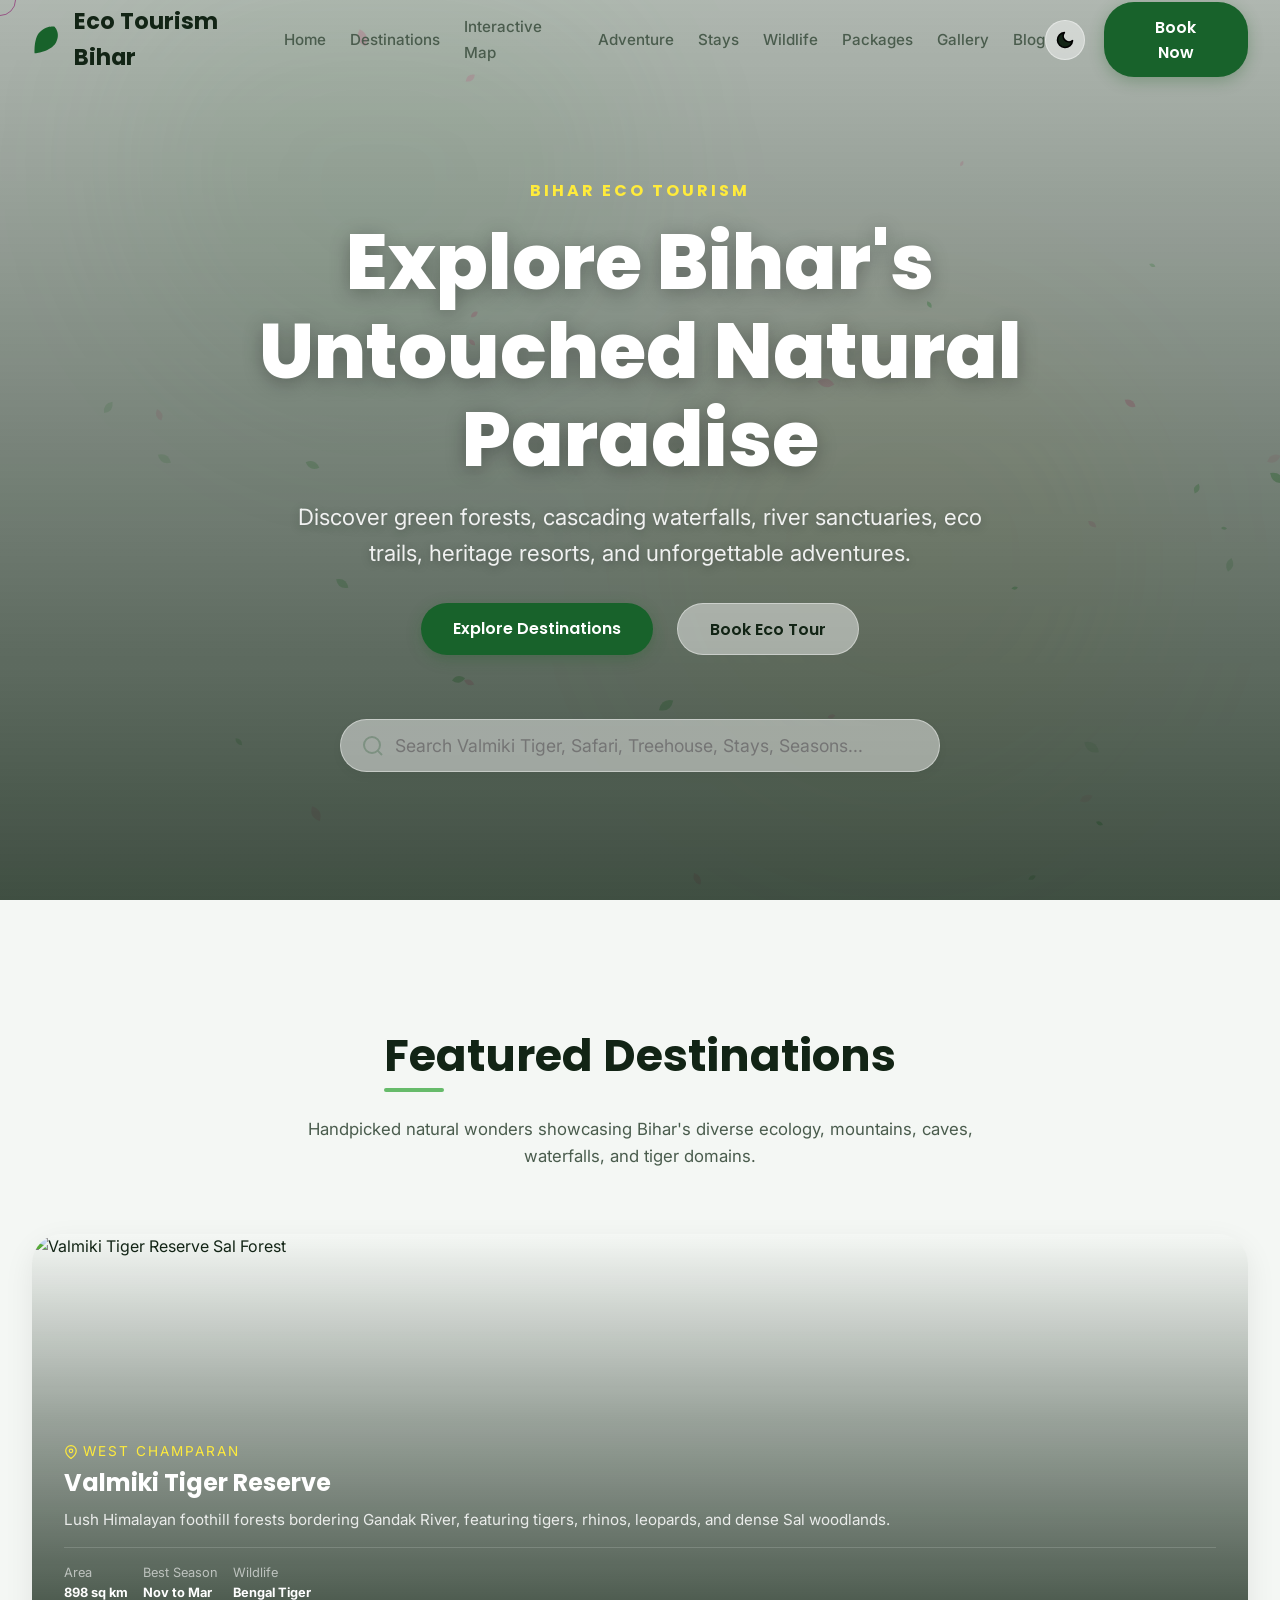
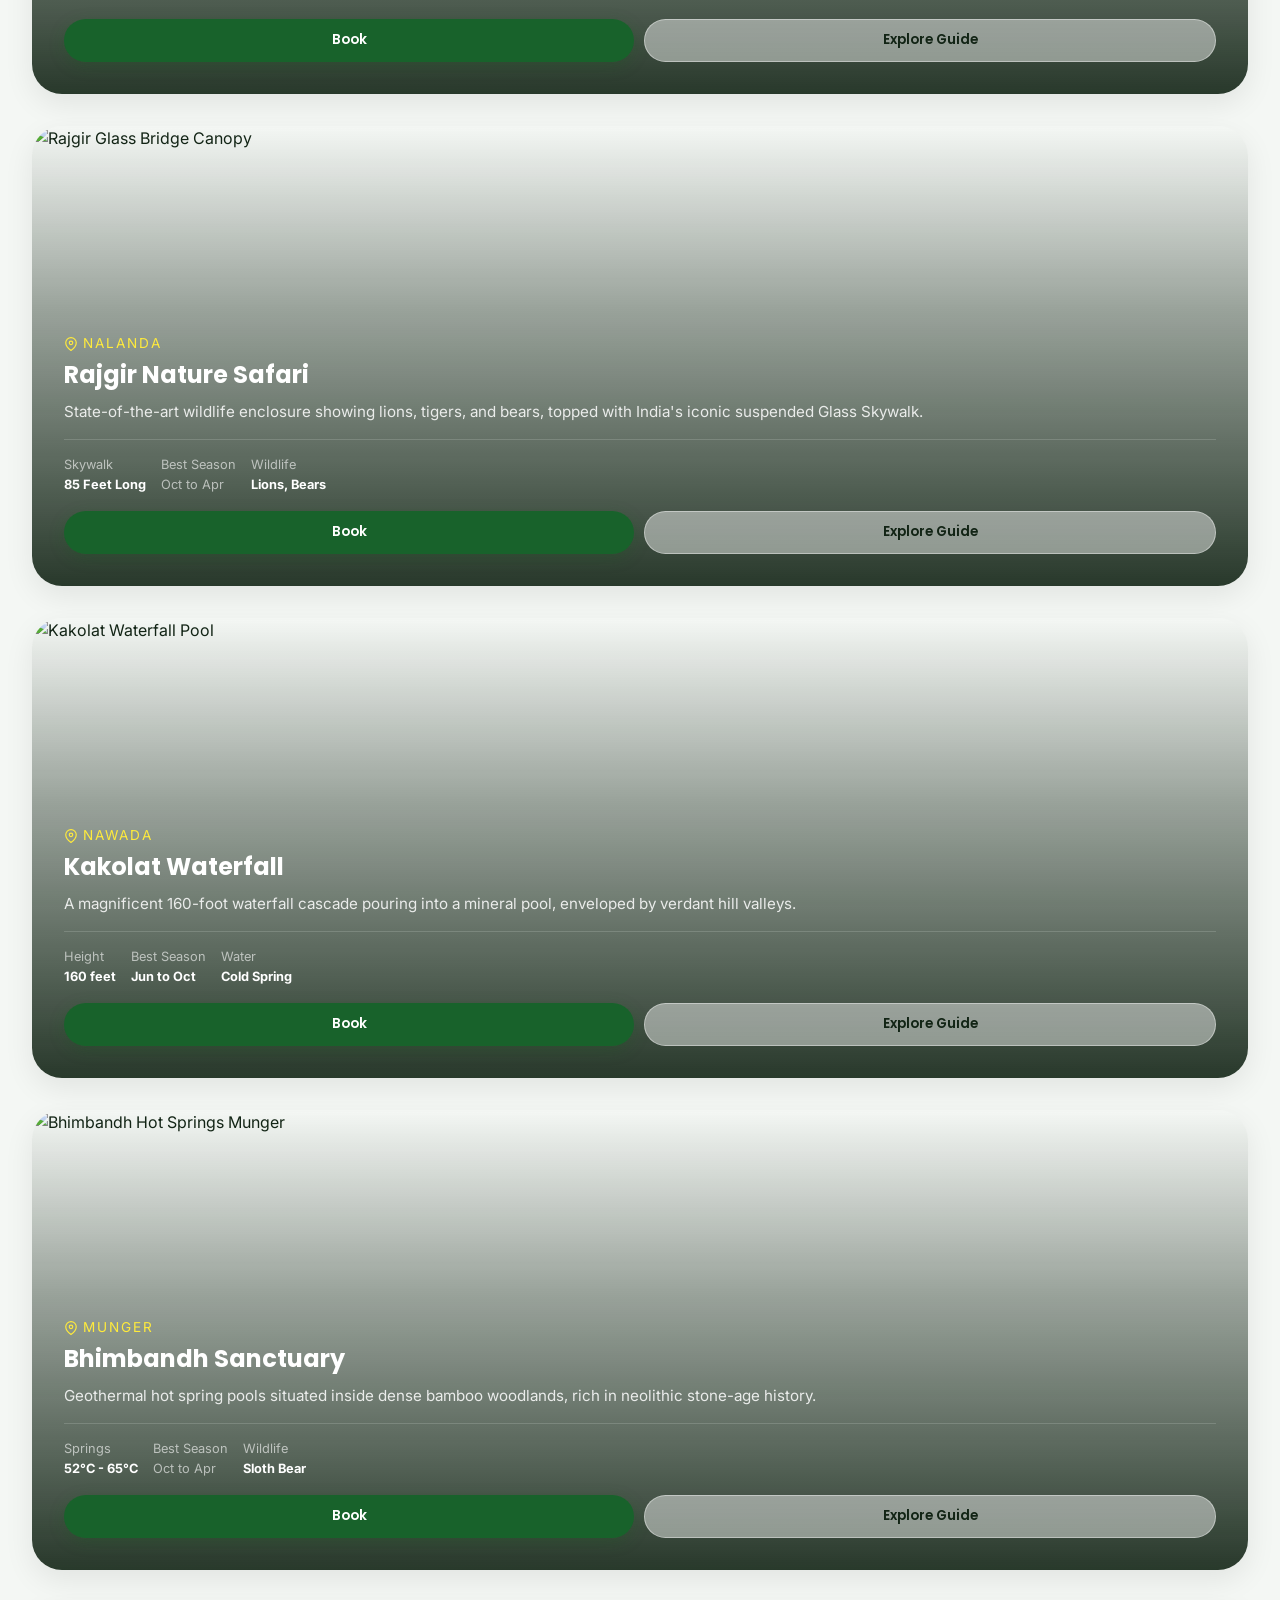
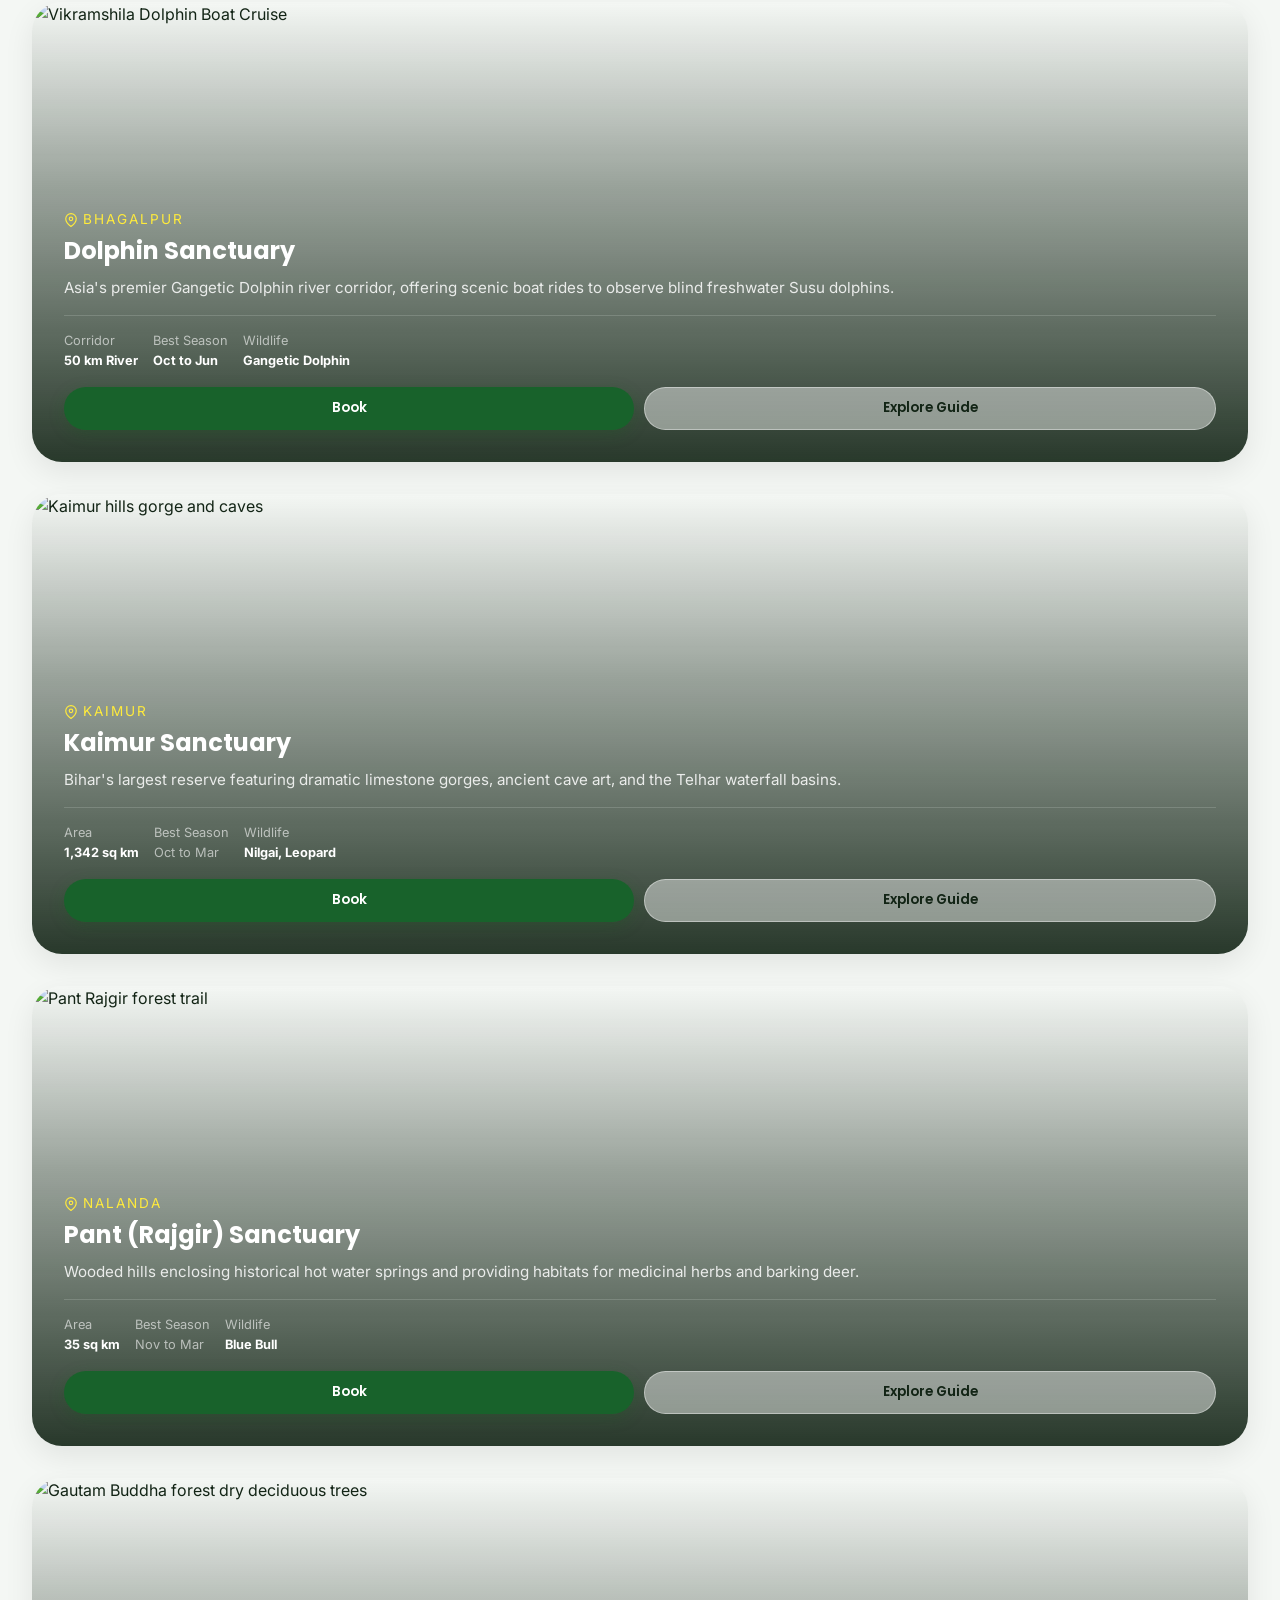
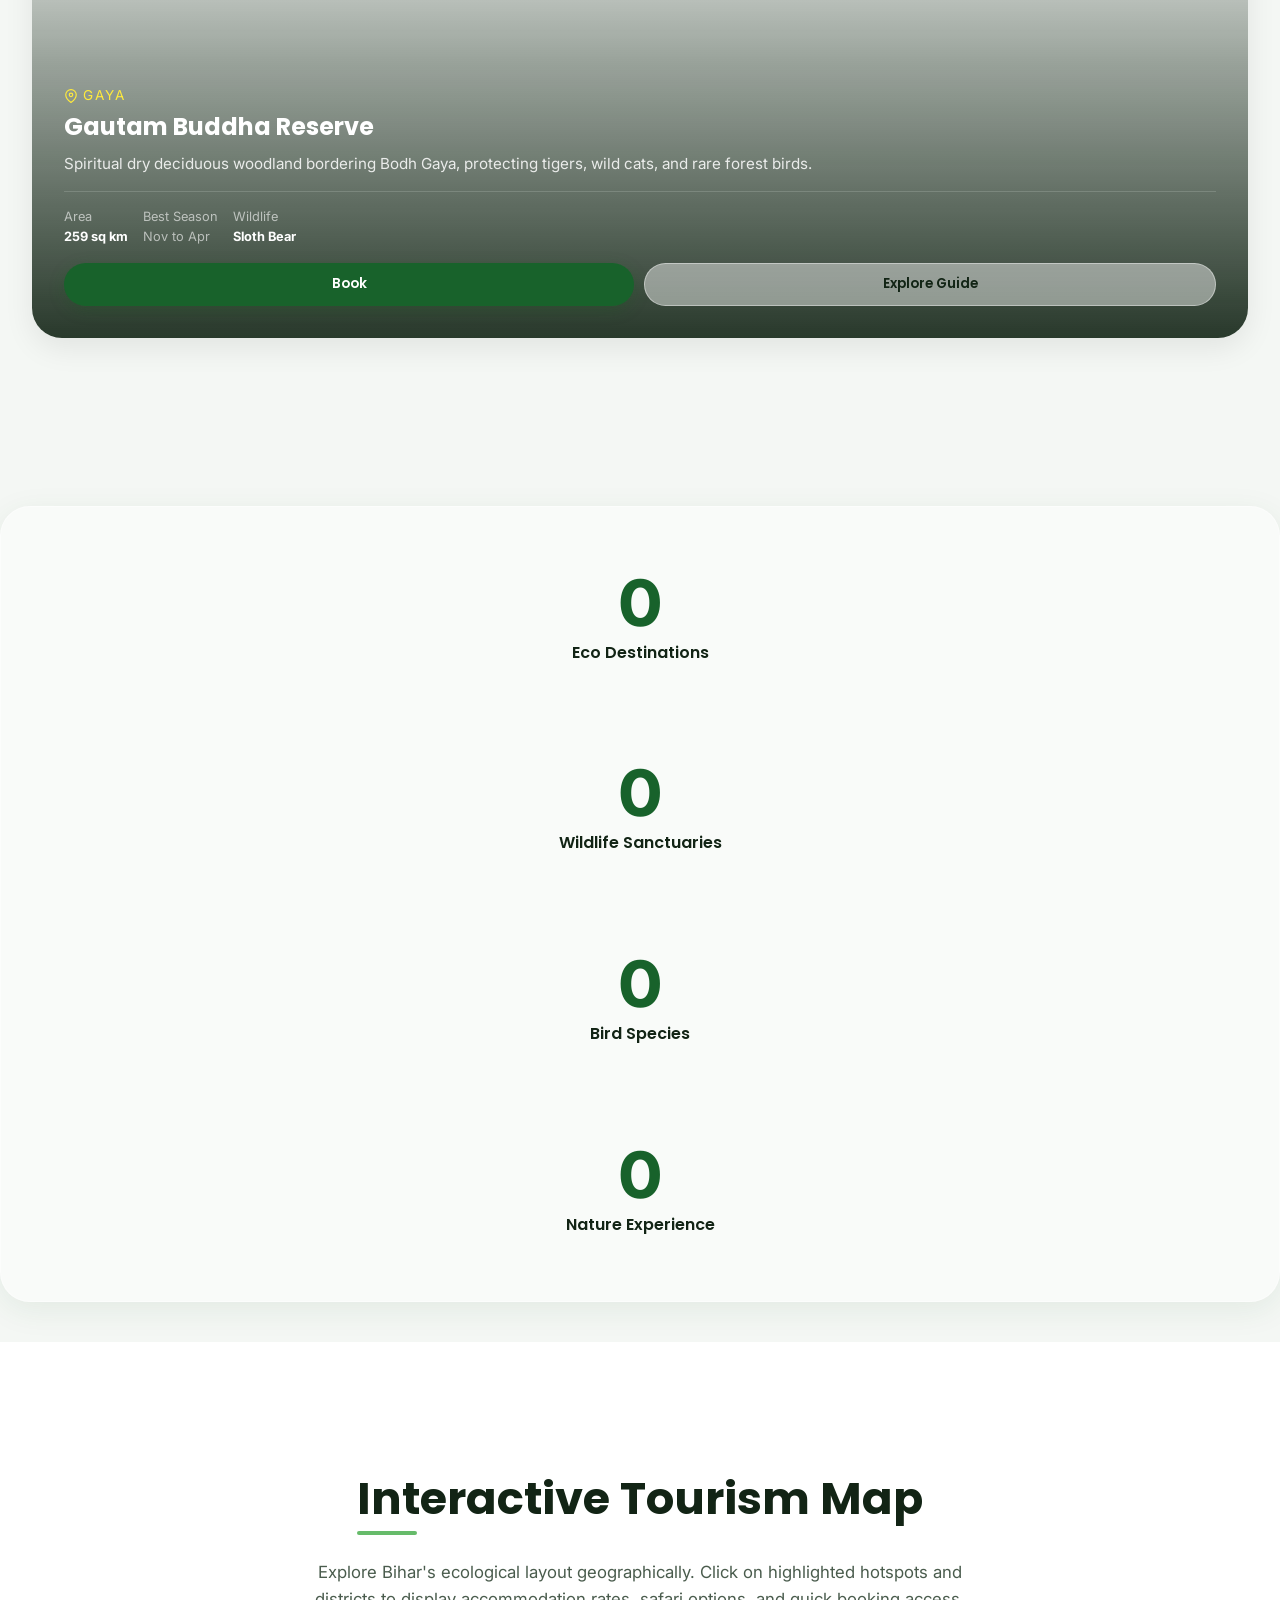
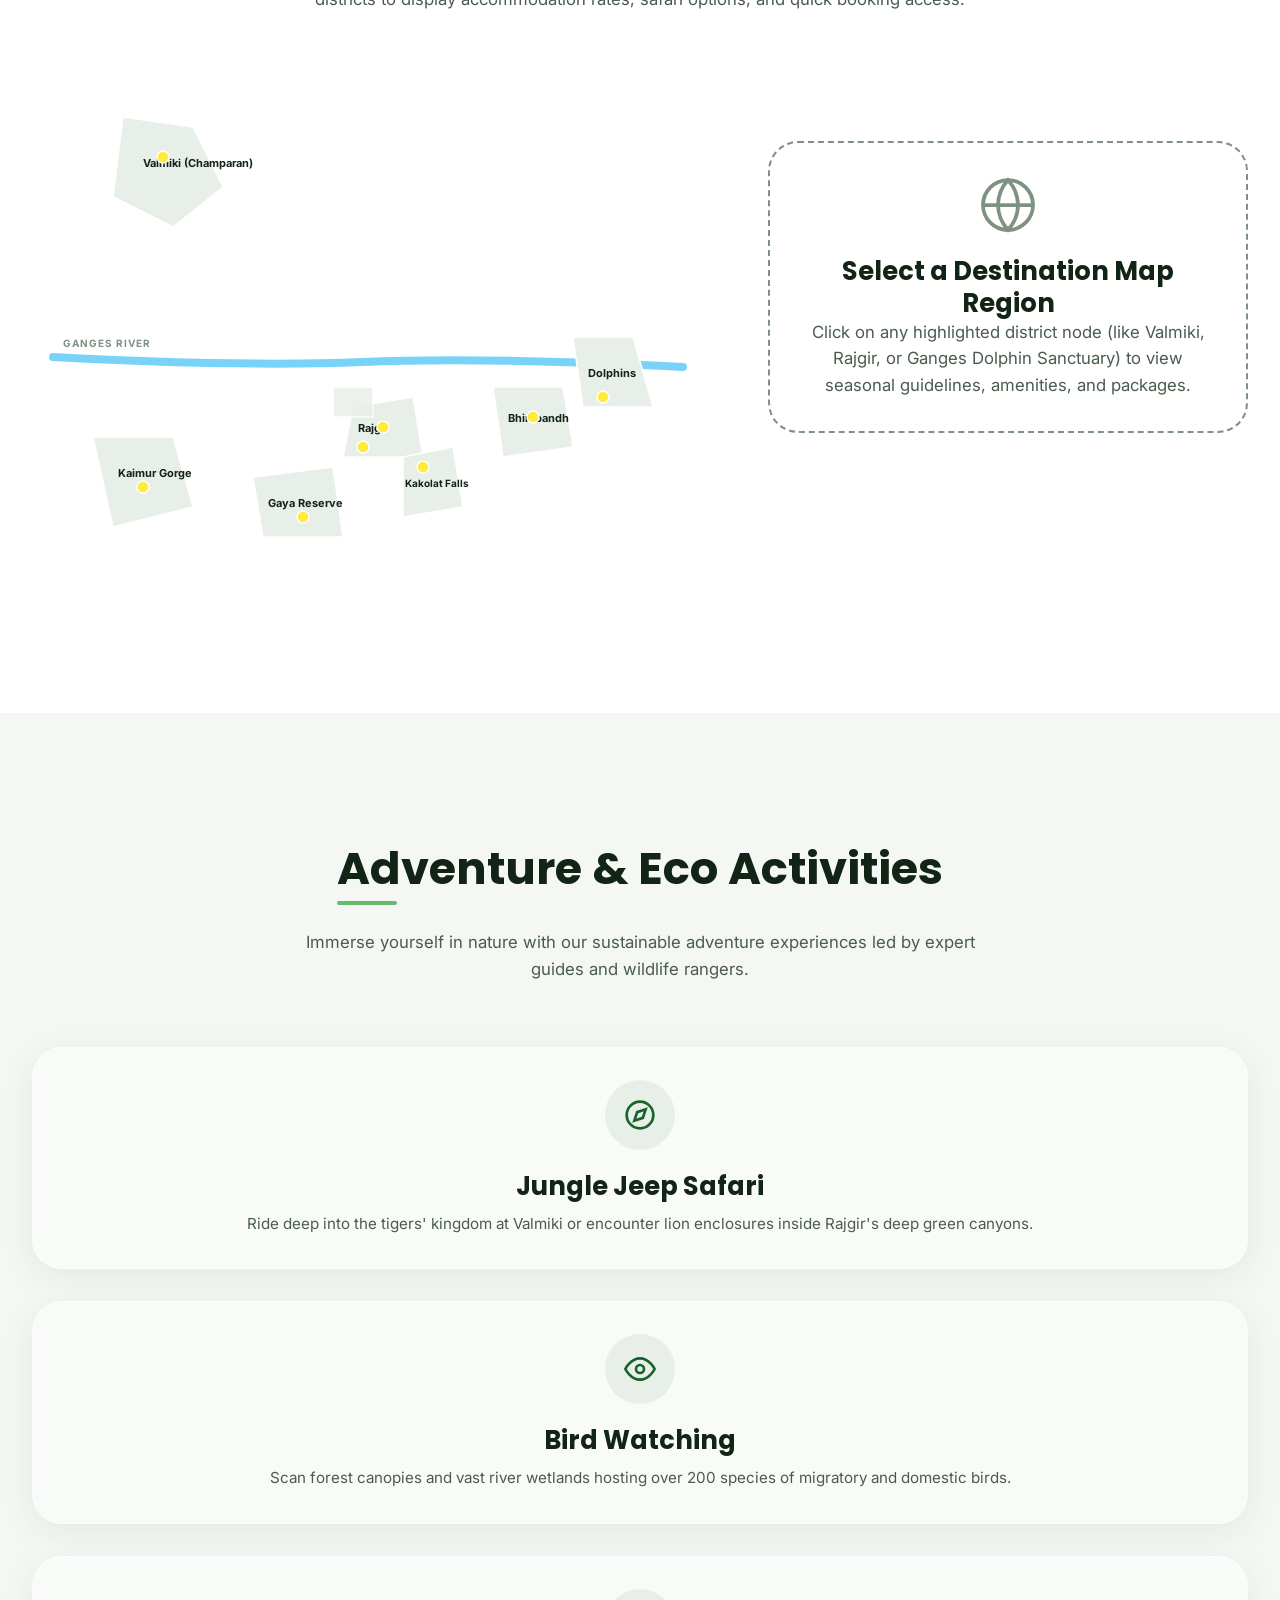
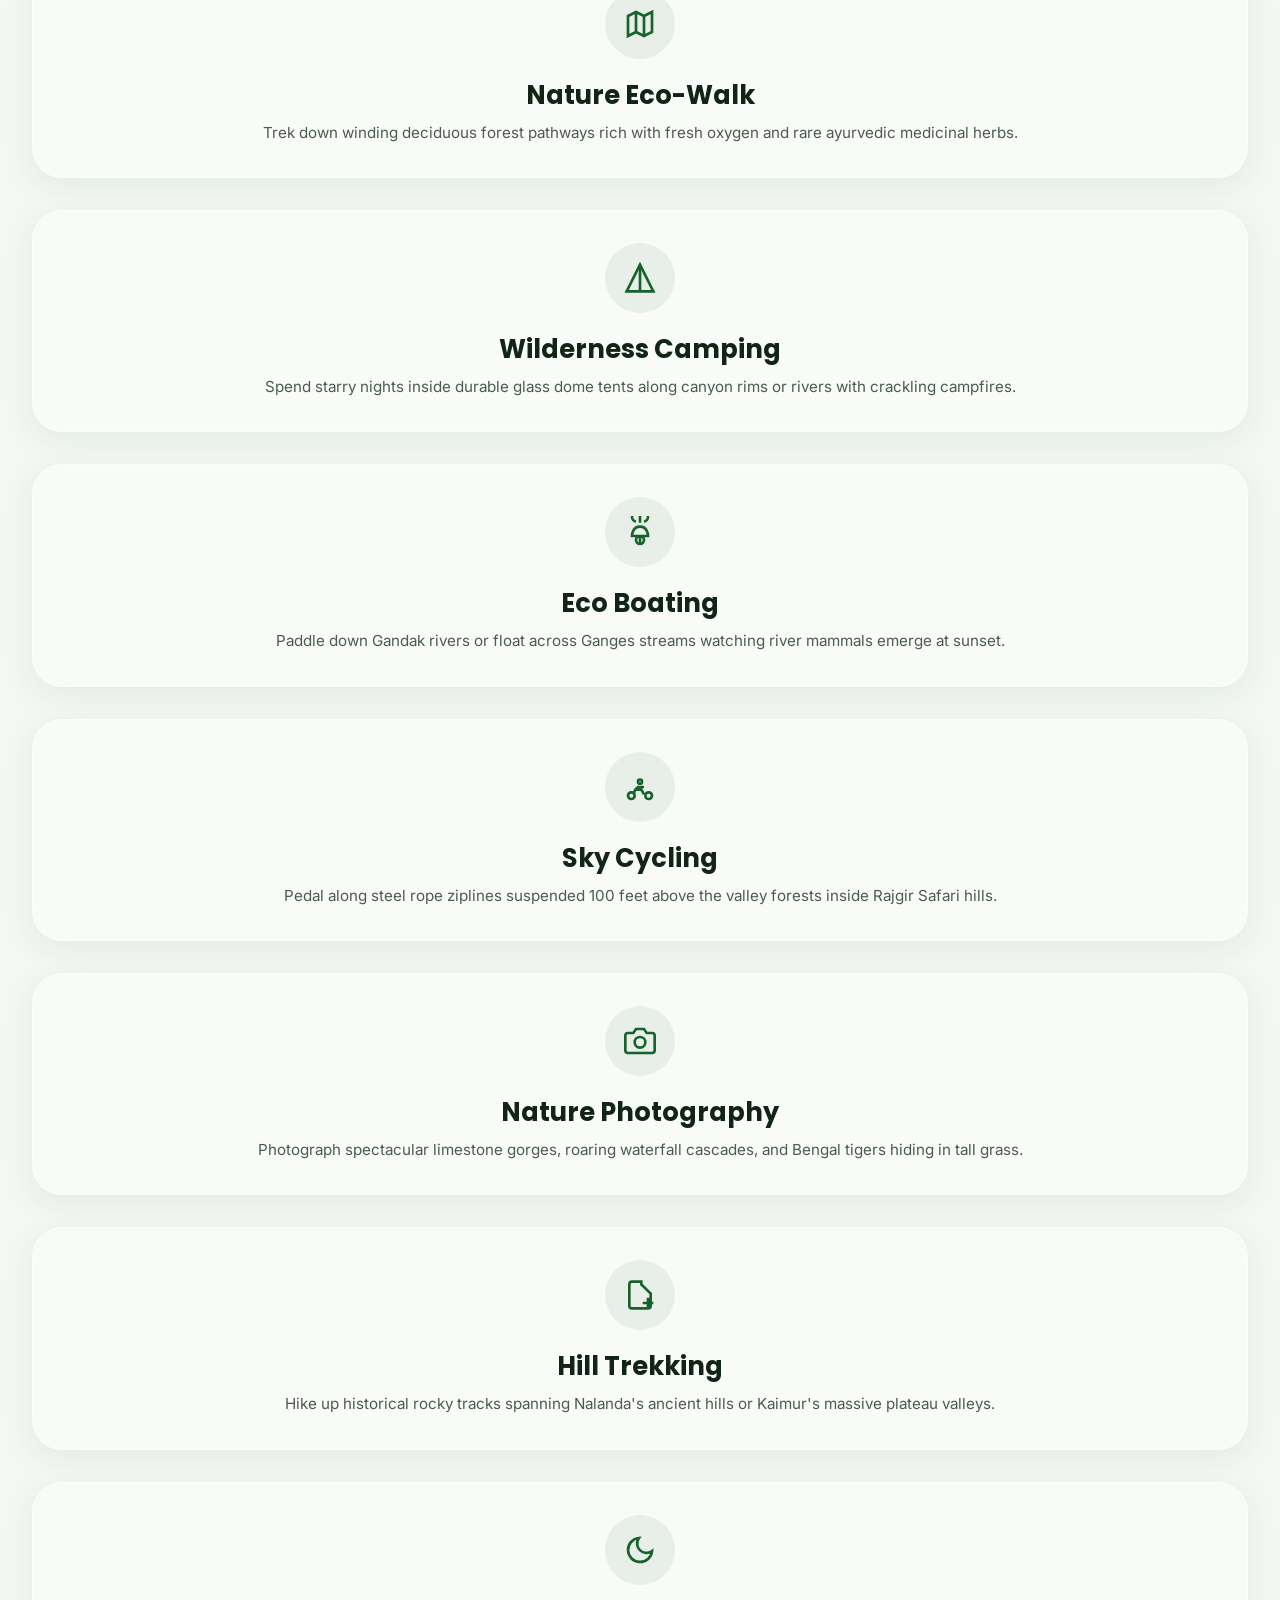
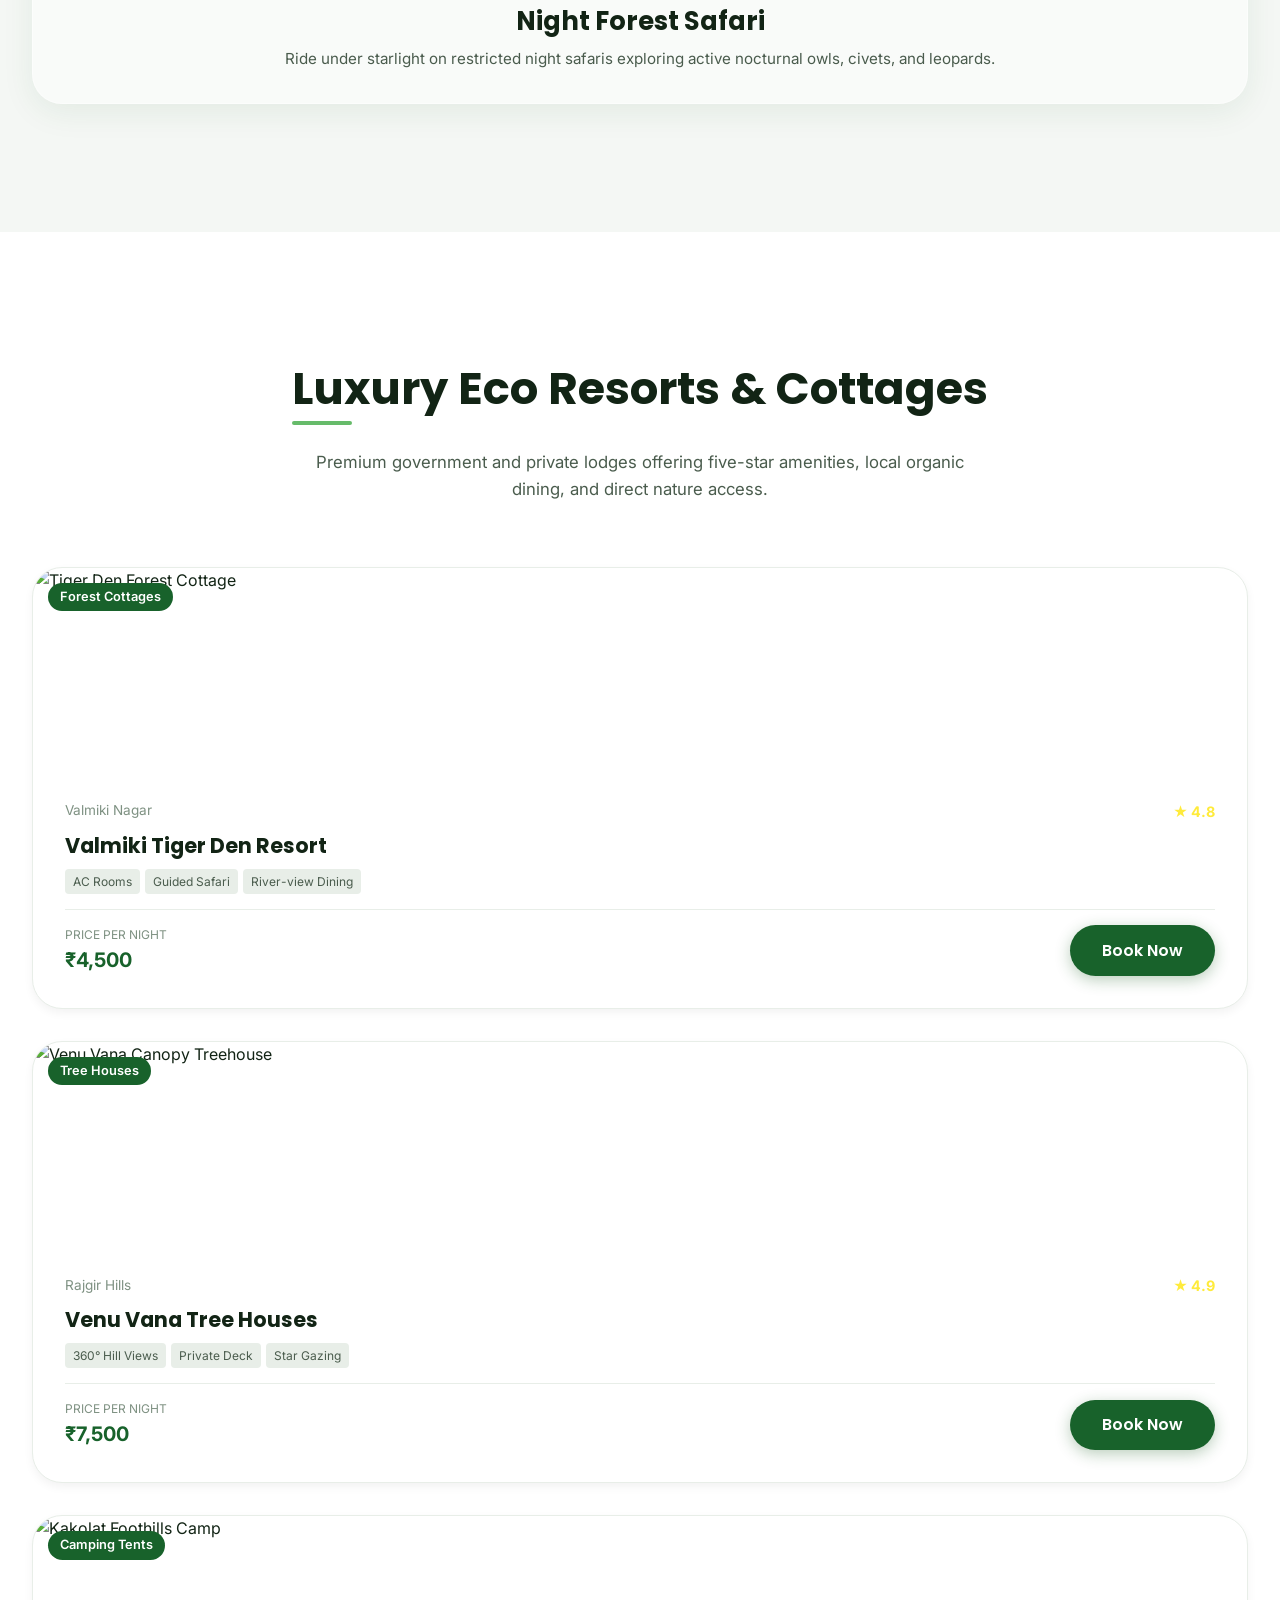
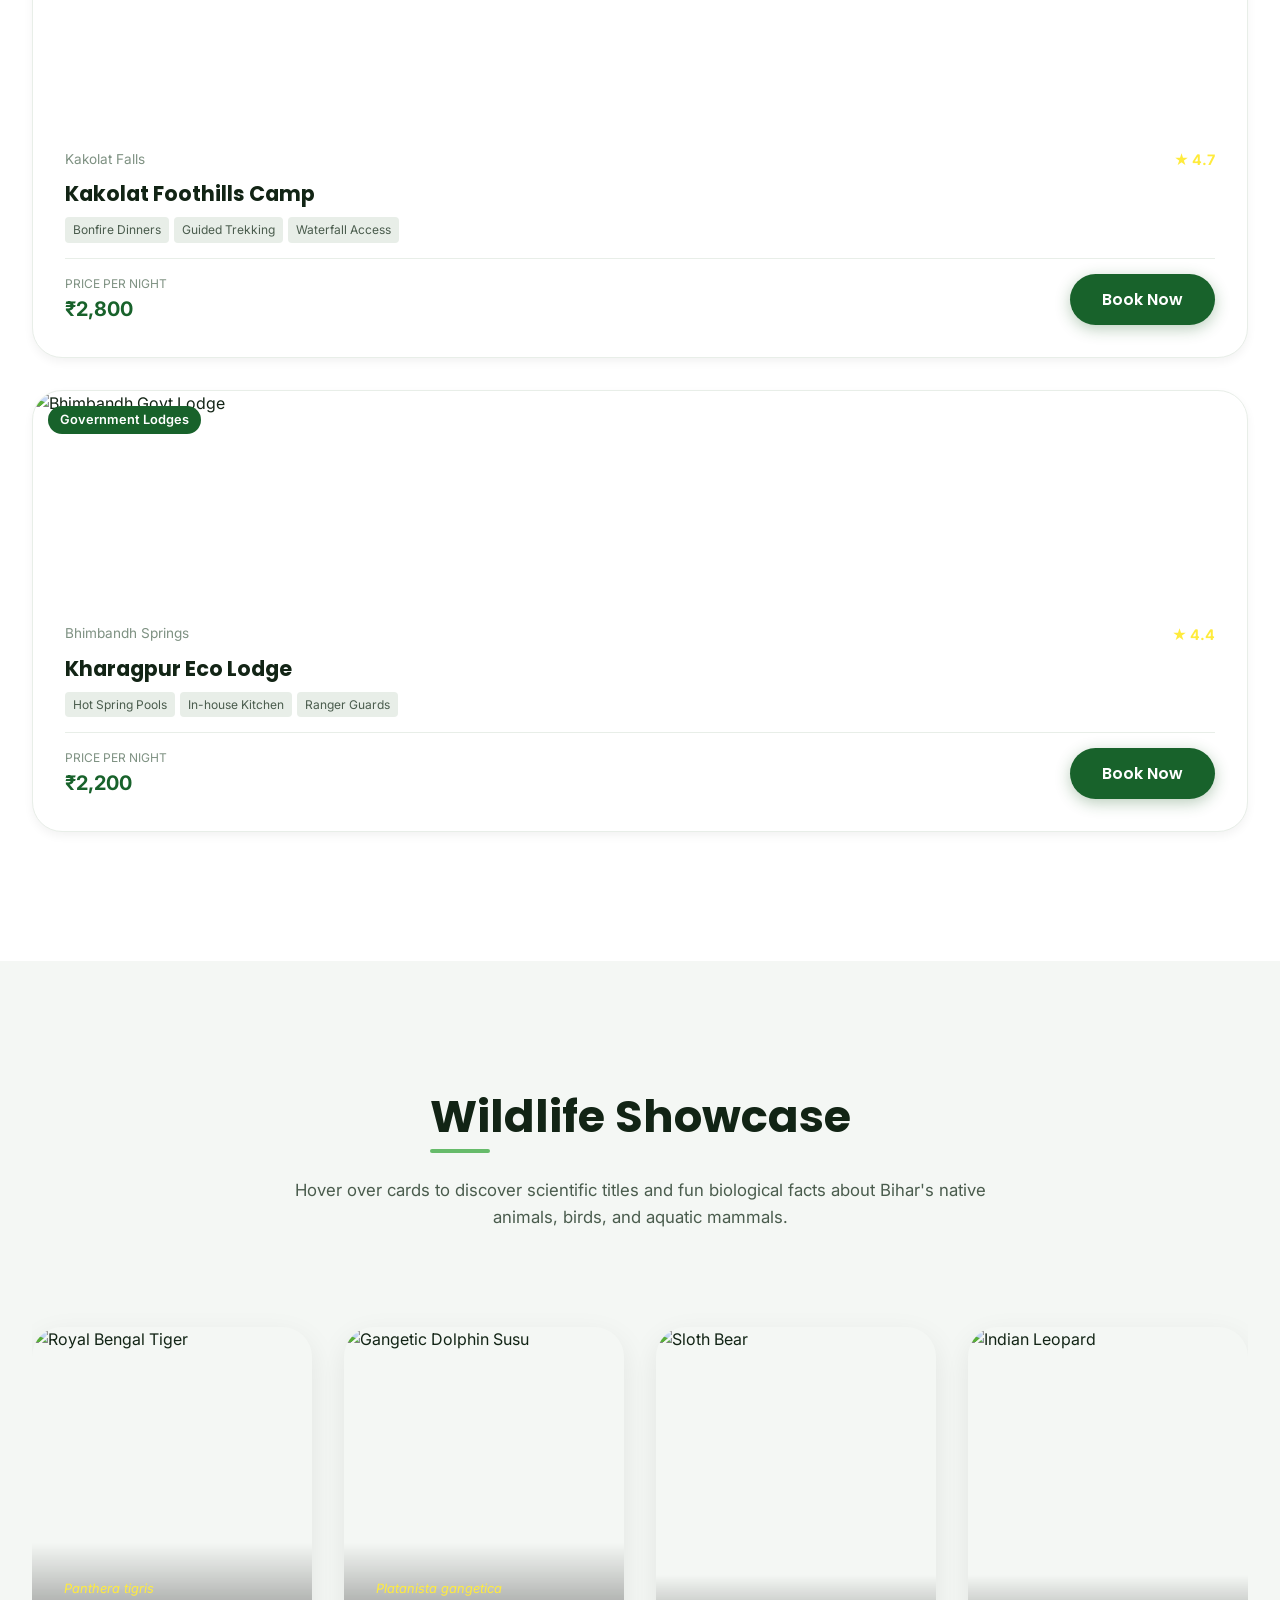
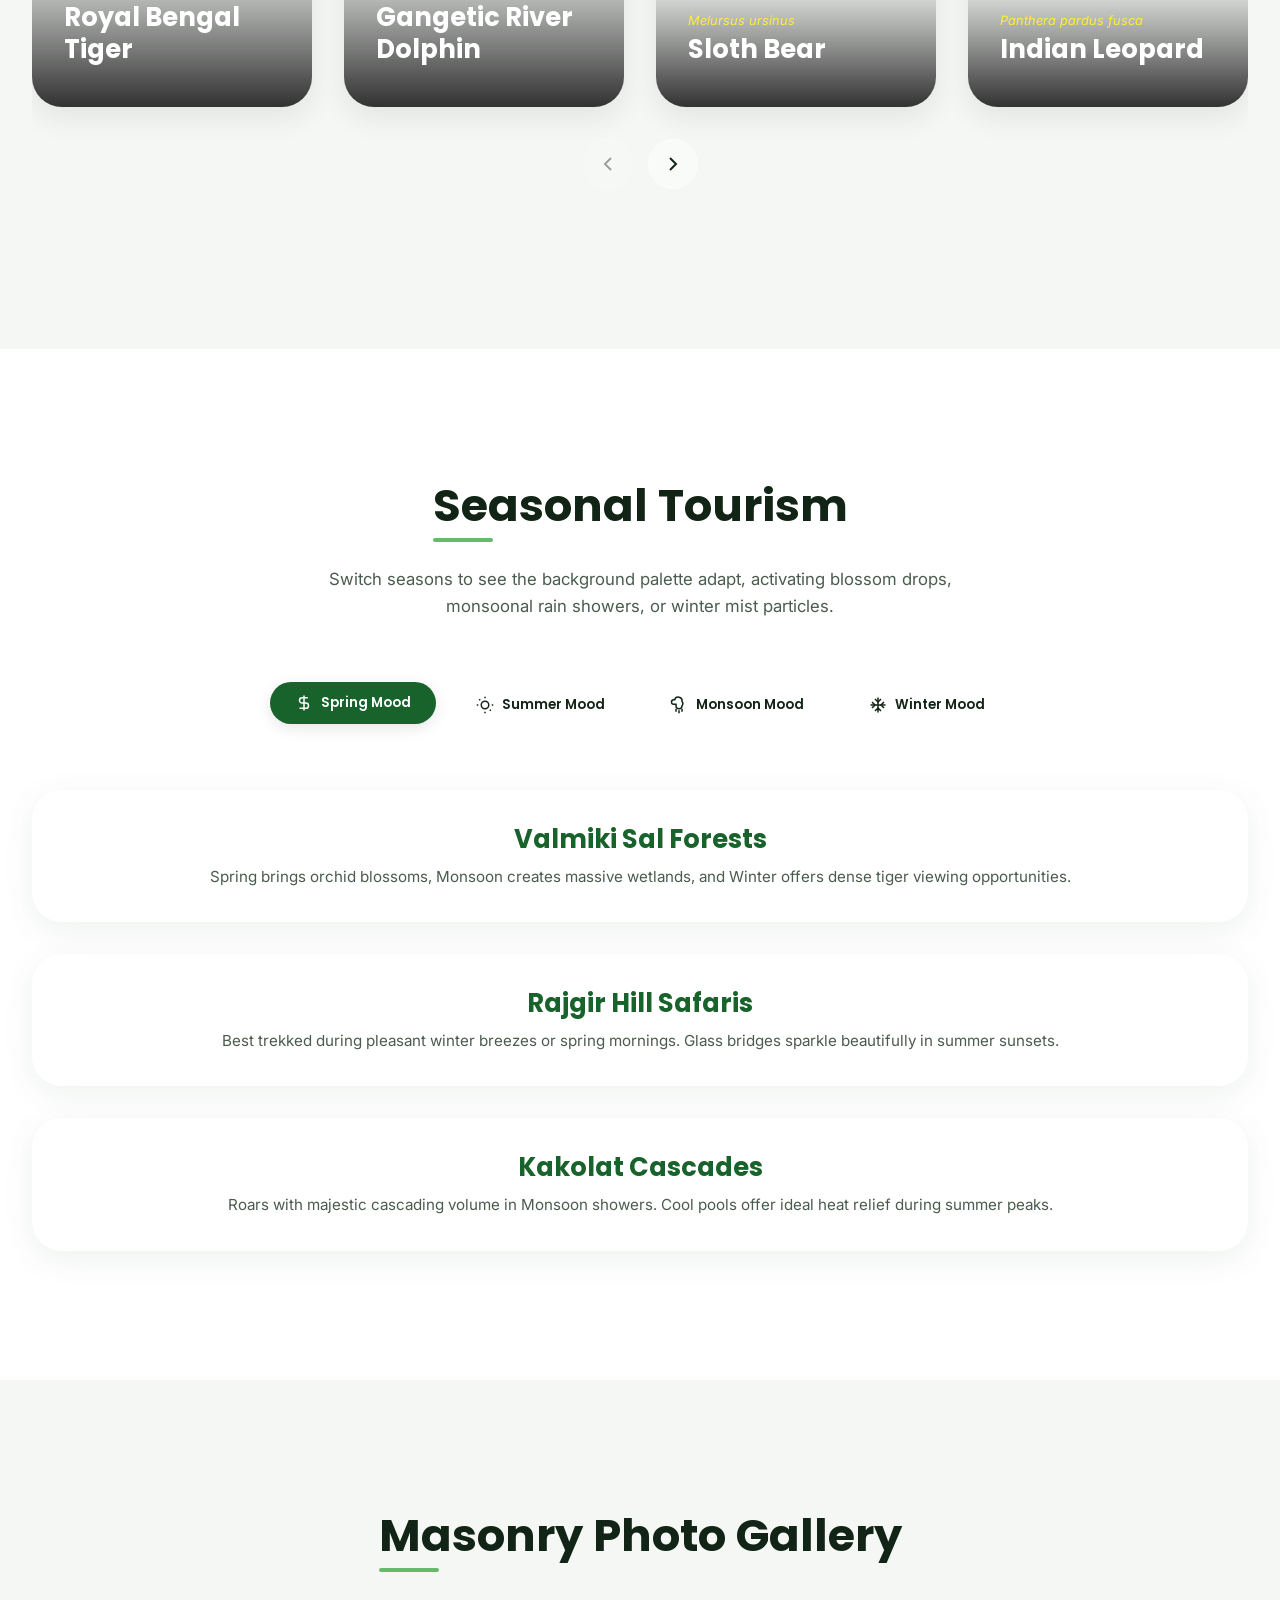
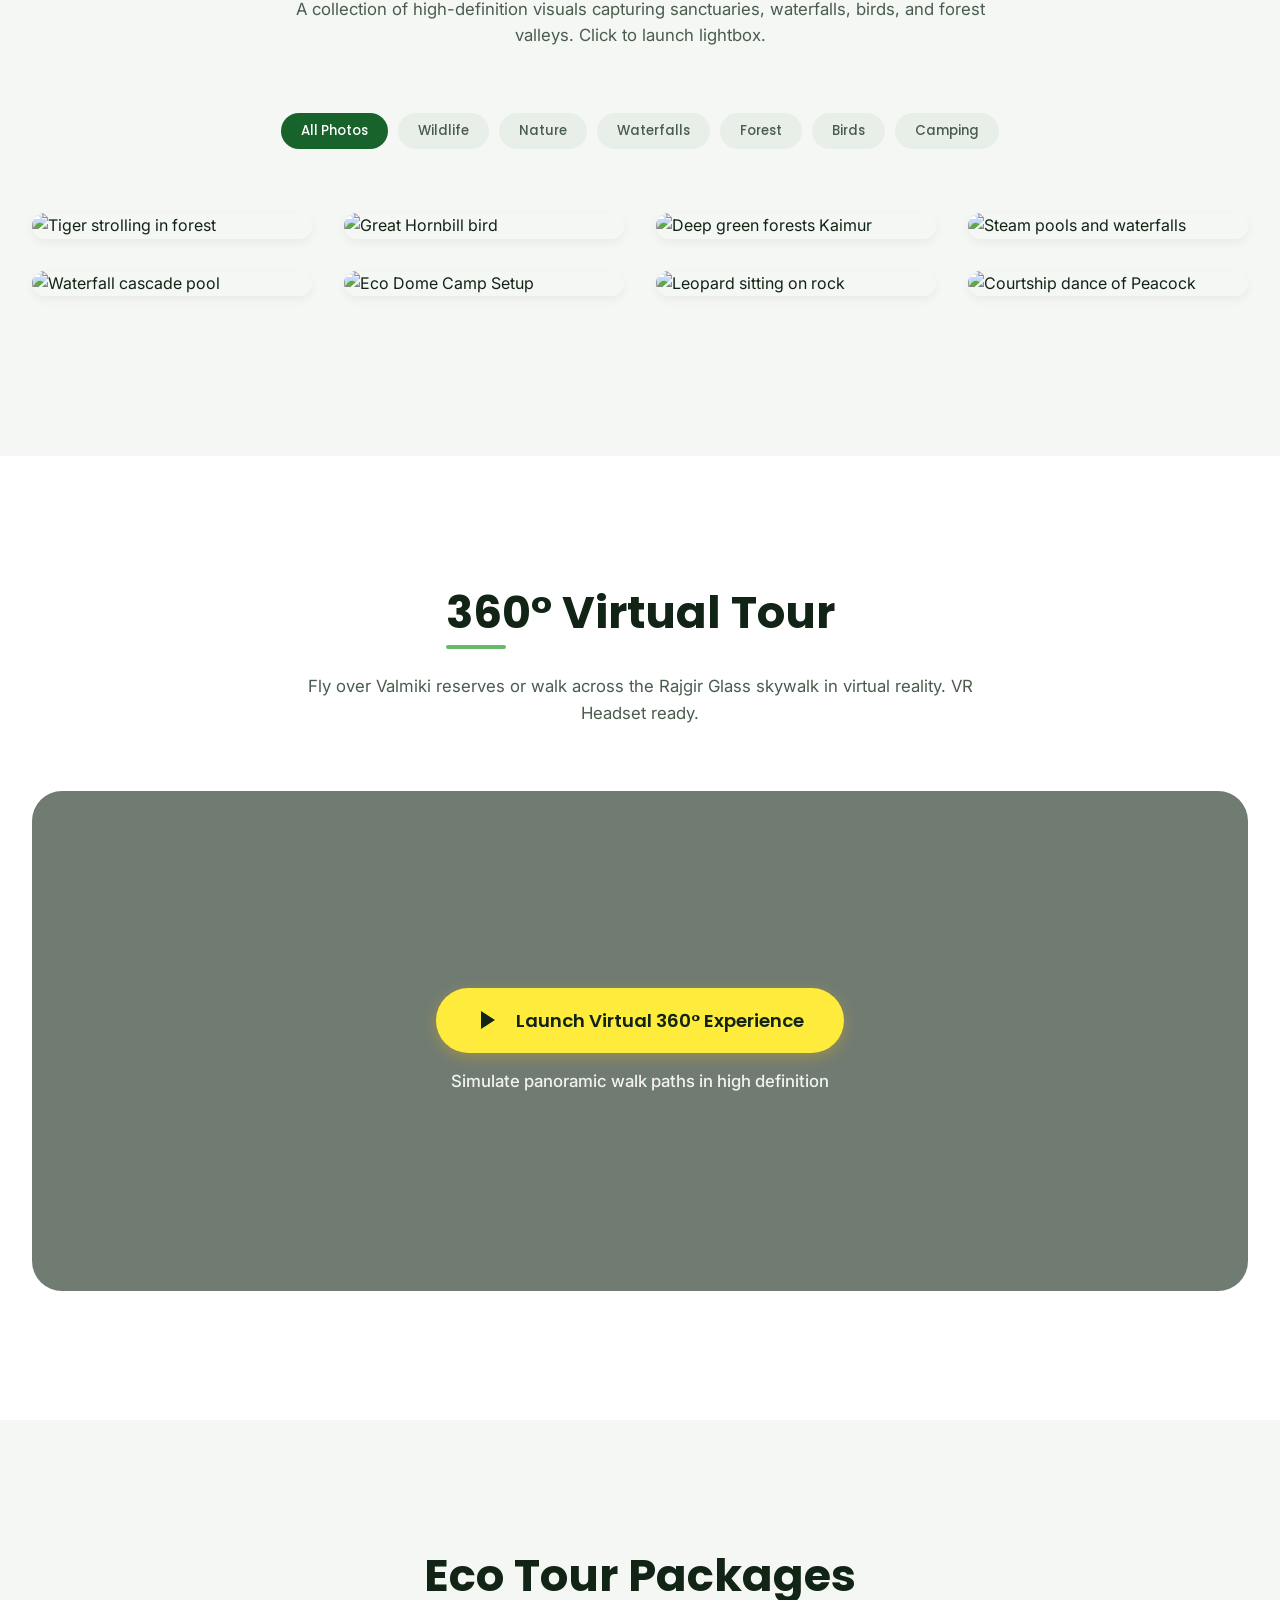
==== commit f4e01b5e: "Add How to Reach transport facilities (Air, Rail, Road) to all destination details guides" ====
--- a/destination-detail.html
+++ b/destination-detail.html
@@ -110,7 +110,12 @@
           <p id="detail-desc-long" style="font-size: 1.1rem; line-height: 1.7; margin-bottom: var(--spacing-md);">Loading core deep-dive description...</p>
           
           <h2 style="font-size: 1.8rem; margin-top: var(--spacing-md); margin-bottom: var(--spacing-sm);">Eco-Trails & Activities</h2>
-          <div id="detail-adventure-grid" style="display: grid; grid-template-columns: repeat(auto-fill, minmax(200px, 1fr)); gap: 15px; margin-top: 15px;">
+          <div id="detail-adventure-grid" style="display: grid; grid-template-columns: repeat(auto-fill, minmax(200px, 1fr)); gap: 15px; margin-top: 15px; margin-bottom: var(--spacing-md);">
+            <!-- Rendered dynamically -->
+          </div>
+
+          <h2 style="font-size: 1.8rem; margin-top: var(--spacing-md); margin-bottom: var(--spacing-sm);">How to Reach Facility</h2>
+          <div id="detail-reach-grid" style="display: flex; flex-direction: column; gap: 15px; margin-top: 15px; margin-bottom: var(--spacing-md);">
             <!-- Rendered dynamically -->
           </div>
 
--- a/css/components.css
+++ b/css/components.css
@@ -1216,14 +1216,15 @@
   top: calc(100% + 10px);
   left: 0;
   width: 100%;
-  background: var(--bg-secondary);
+  background: var(--bg-secondary) !important; /* Forces solid background */
   border: 1px solid var(--glass-border);
   border-radius: var(--radius-md);
-  box-shadow: var(--shadow-md);
-  z-index: 100;
+  box-shadow: var(--shadow-lg);
+  z-index: 1200 !important; /* Renders above all other stacked elements */
   display: none;
-  max-height: 300px;
+  max-height: 350px;
   overflow-y: auto;
+  opacity: 1 !important;
 }
 
 .search-suggestions.active {
@@ -1231,30 +1232,32 @@
 }
 
 .suggestion-item {
-  padding: 12px 20px;
+  padding: 10px 15px;
   cursor: pointer;
-  transition: background var(--transition-fast);
+  transition: all var(--transition-fast);
   border-bottom: 1px solid var(--bg-tertiary);
   display: flex;
   align-items: center;
-  justify-content: space-between;
+  gap: 12px;
 }
 
 .suggestion-item:last-child {
   border-bottom: none;
 }
 
-.suggestion-item:hover {
-  background: var(--bg-tertiary);
+.suggestion-item:hover, .suggestion-item.focused {
+  background: var(--bg-tertiary) !important;
 }
 
 .suggestion-type {
-  font-size: 0.75rem;
+  font-size: 0.7rem;
   text-transform: uppercase;
   background: var(--primary);
   color: #ffffff;
-  padding: 2px 8px;
+  padding: 3px 8px;
   border-radius: 4px;
+  font-weight: 600;
+  letter-spacing: 0.5px;
 }
 
 /* --- FOOTER --- */
--- a/css/animations.css
+++ b/css/animations.css
@@ -202,27 +202,3 @@
   }
 }
 
-/* Infinite Marquee text ribbon */
-.marquee-wrapper {
-  overflow: hidden;
-  display: flex;
-  white-space: nowrap;
-  padding: var(--spacing-md) 0;
-  background: var(--primary);
-  color: #ffffff;
-}
-
-.marquee-content {
-  display: inline-flex;
-  animation: marqueeRun 25s linear infinite;
-  gap: 3rem;
-  font-family: var(--font-headings);
-  font-size: 1.5rem;
-  font-weight: 700;
-  text-transform: uppercase;
-}
-
-@keyframes marqueeRun {
-  0% { transform: translateX(0); }
-  100% { transform: translateX(-50%); }
-}
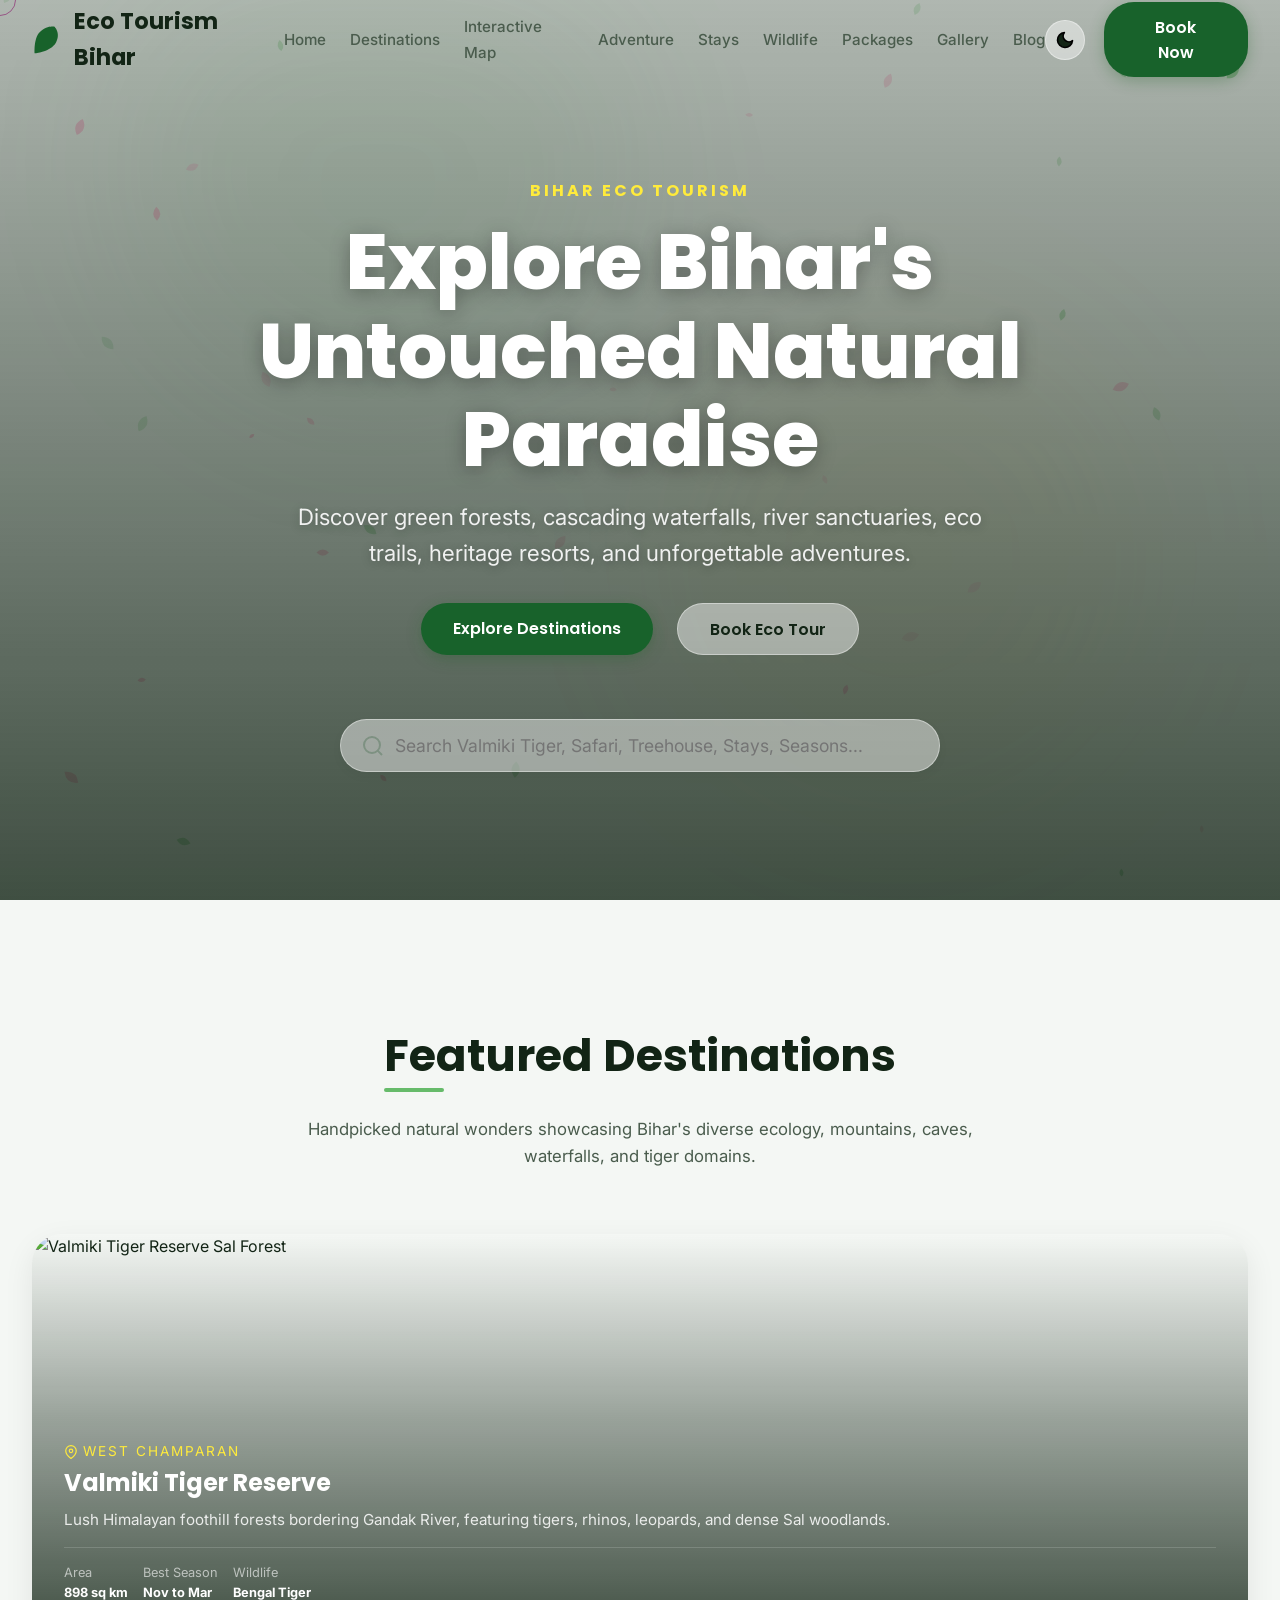
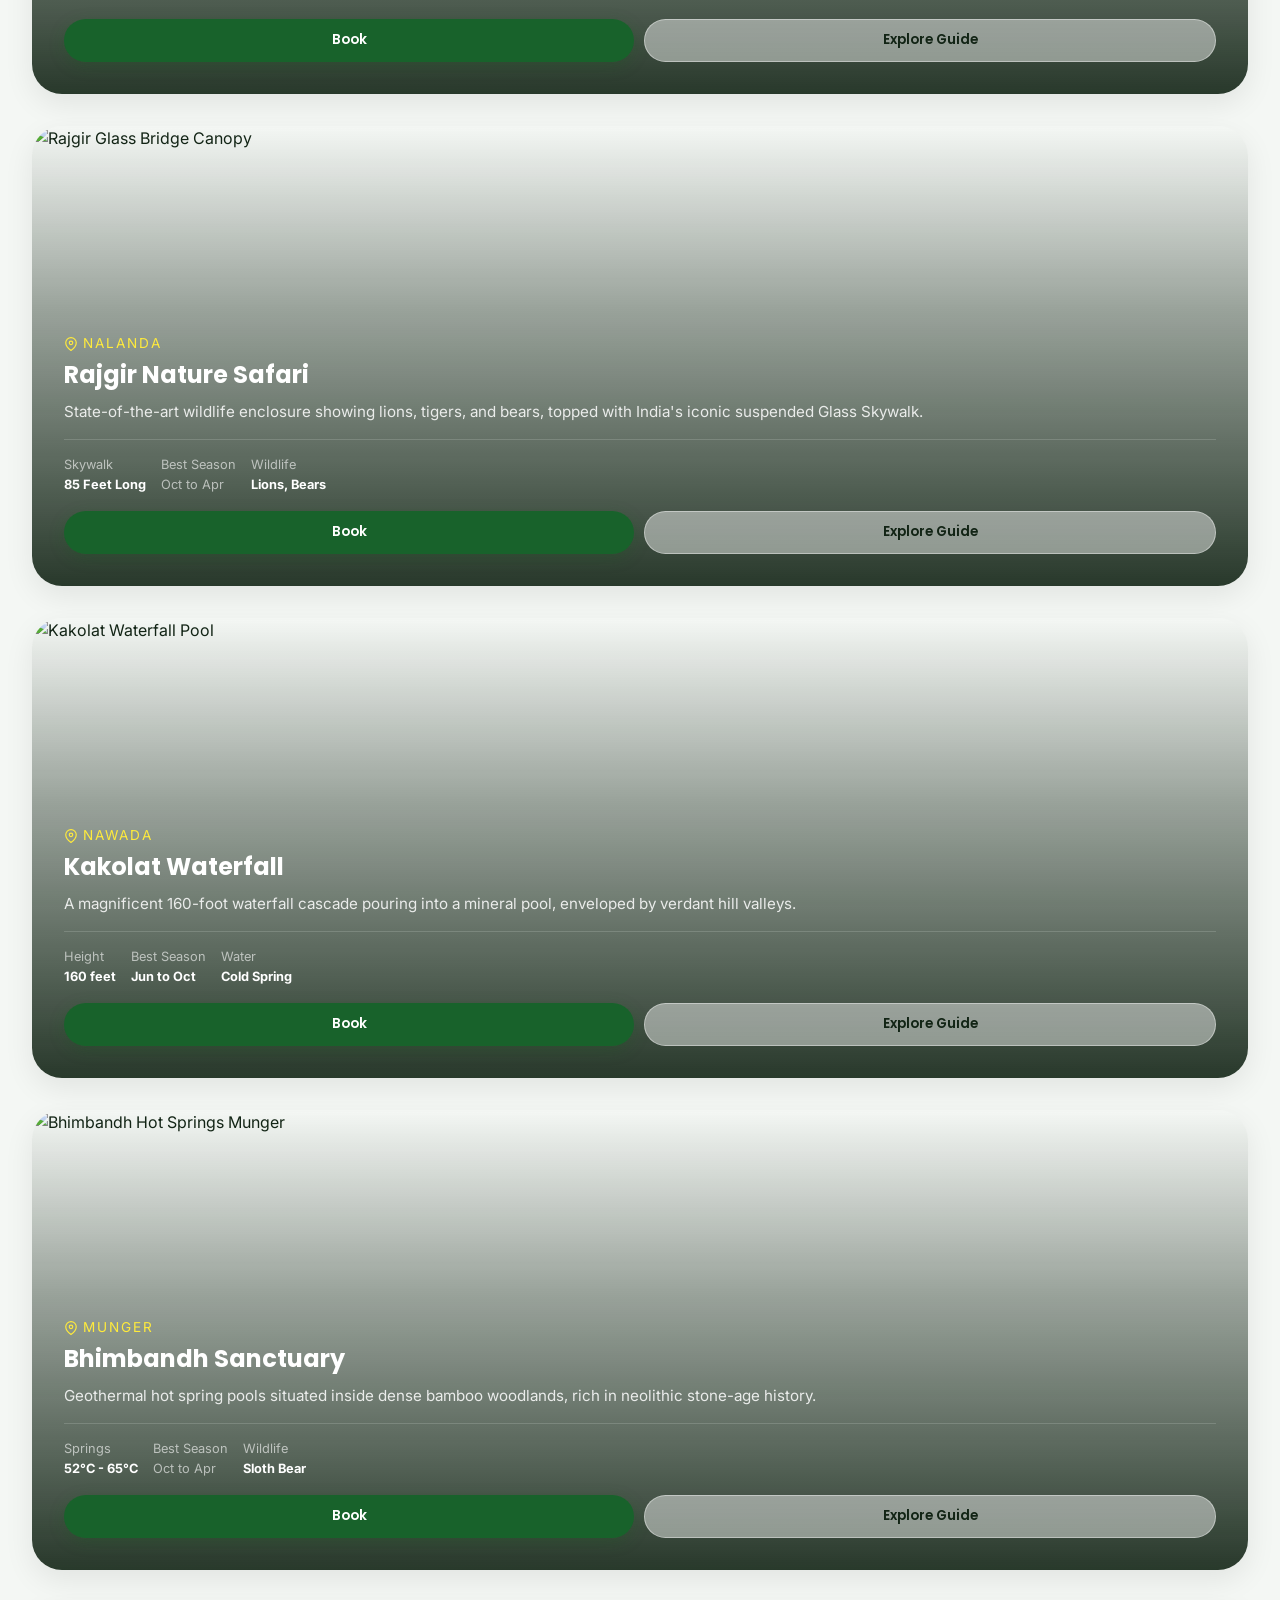
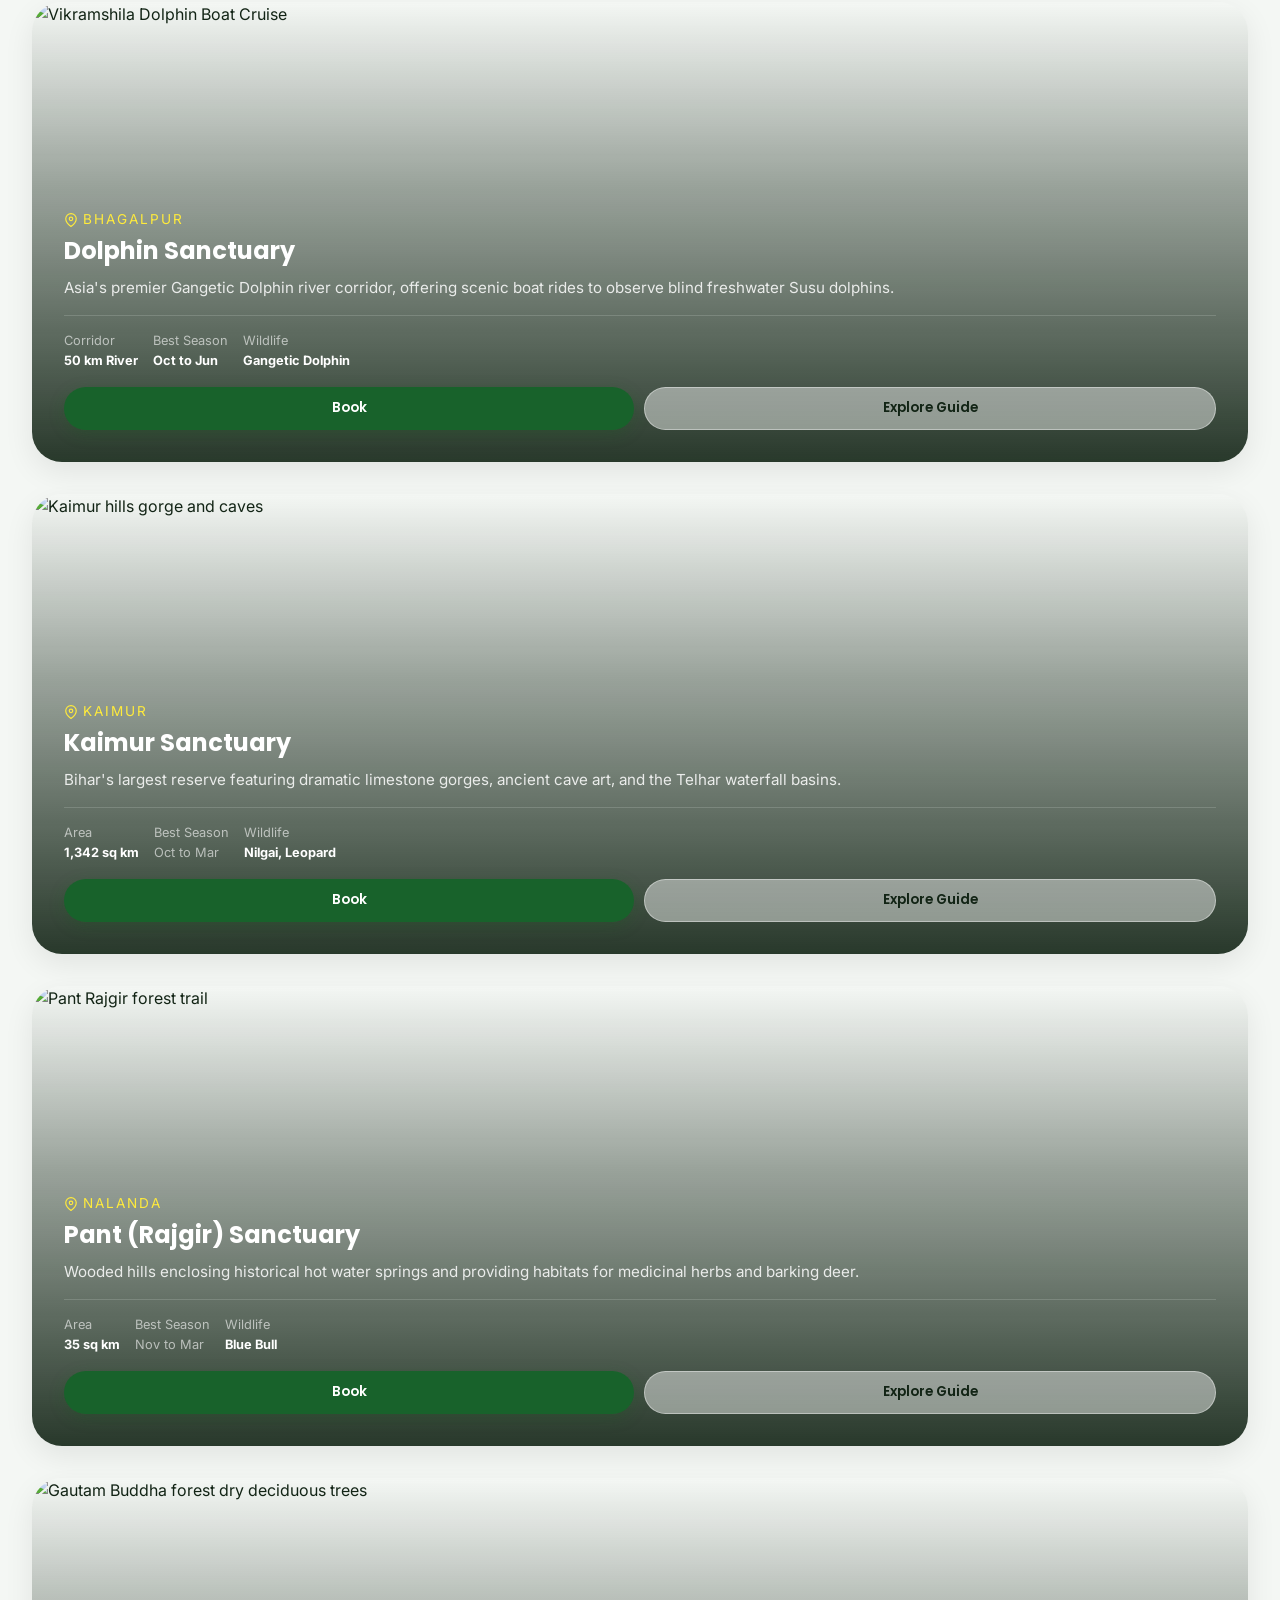
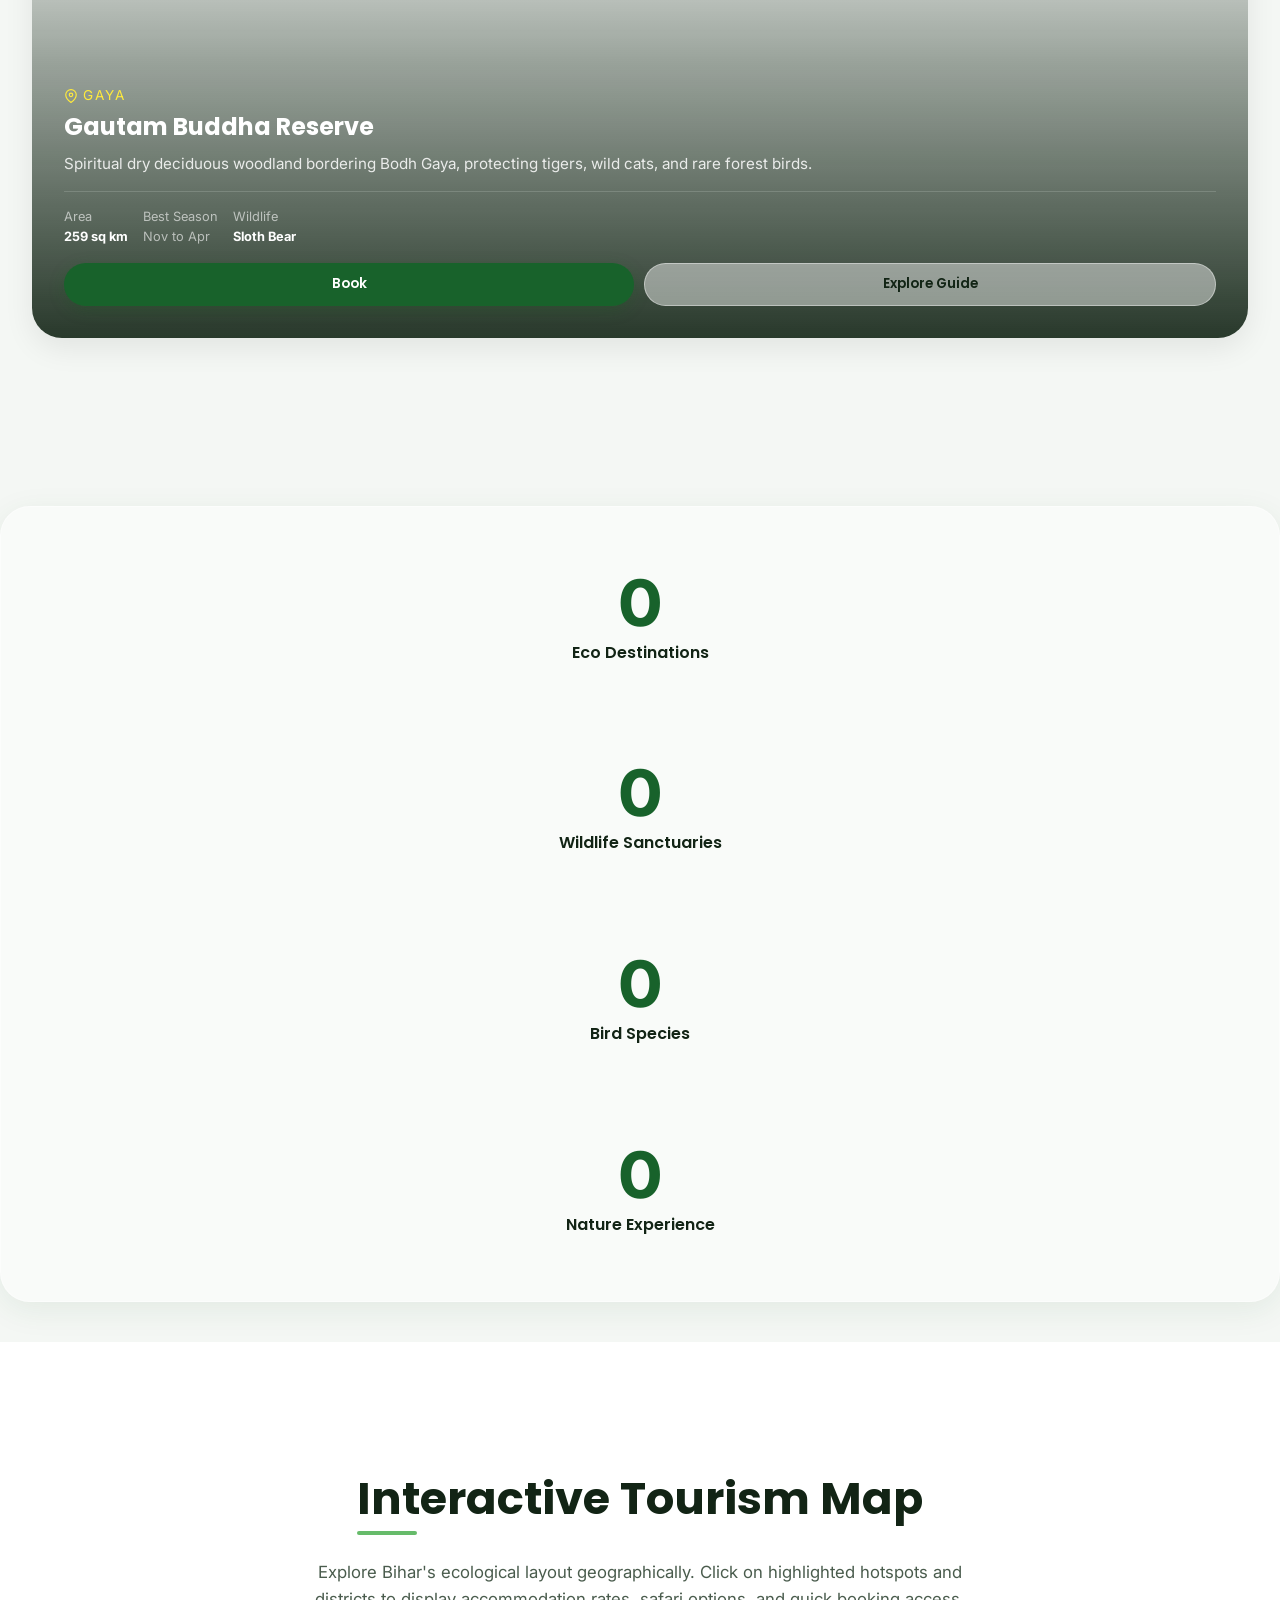
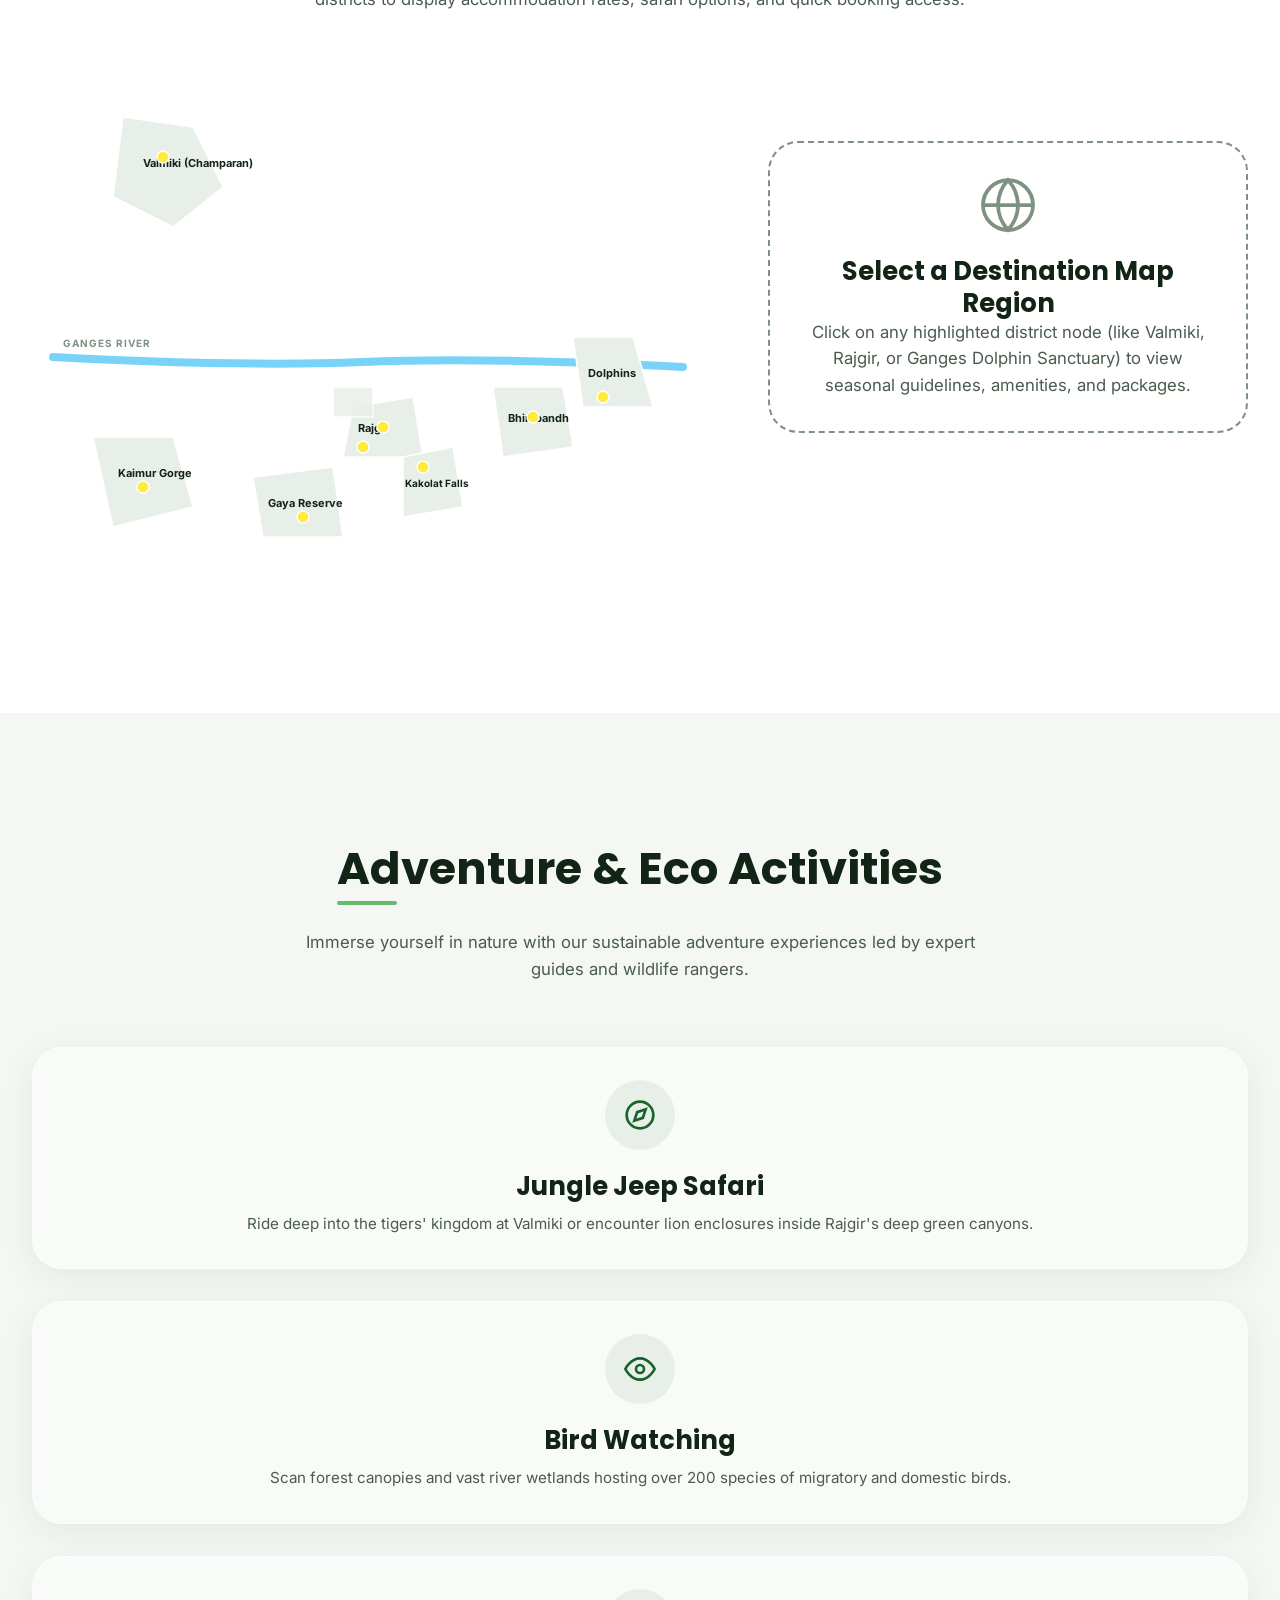
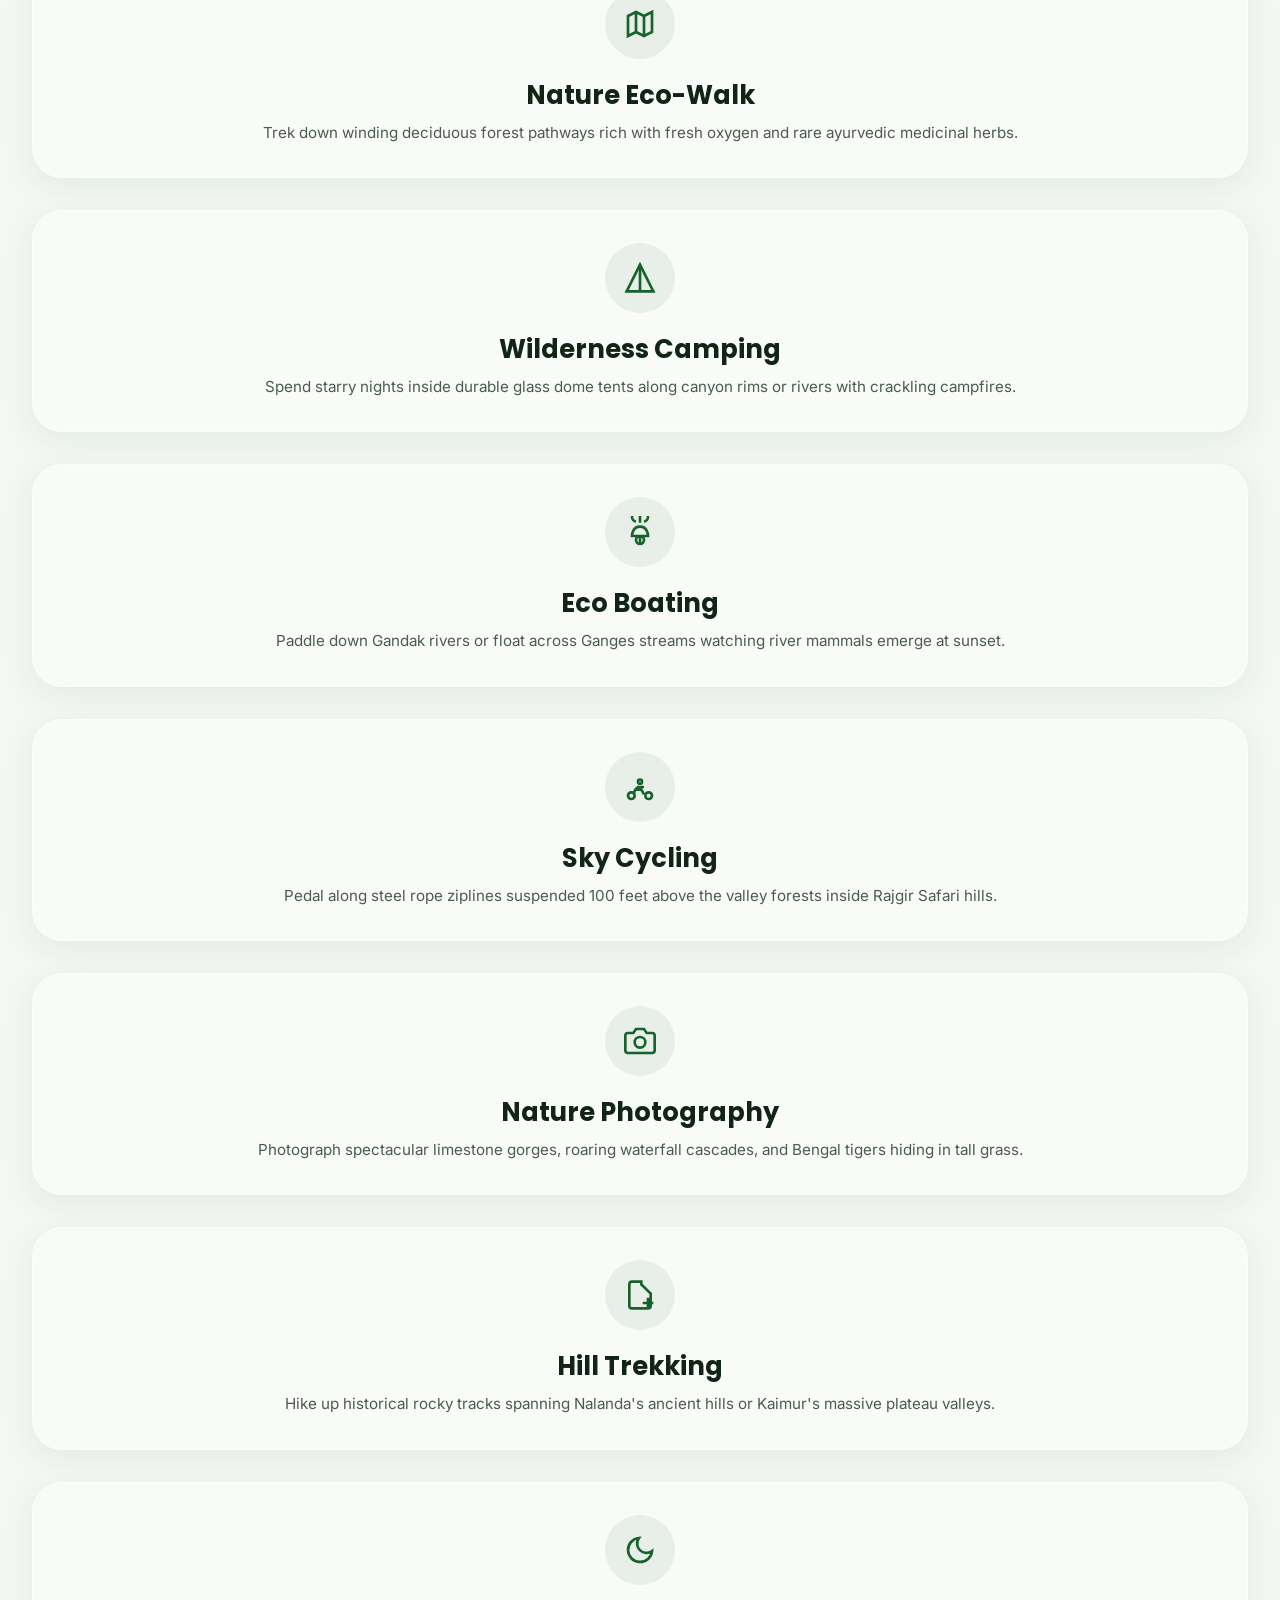
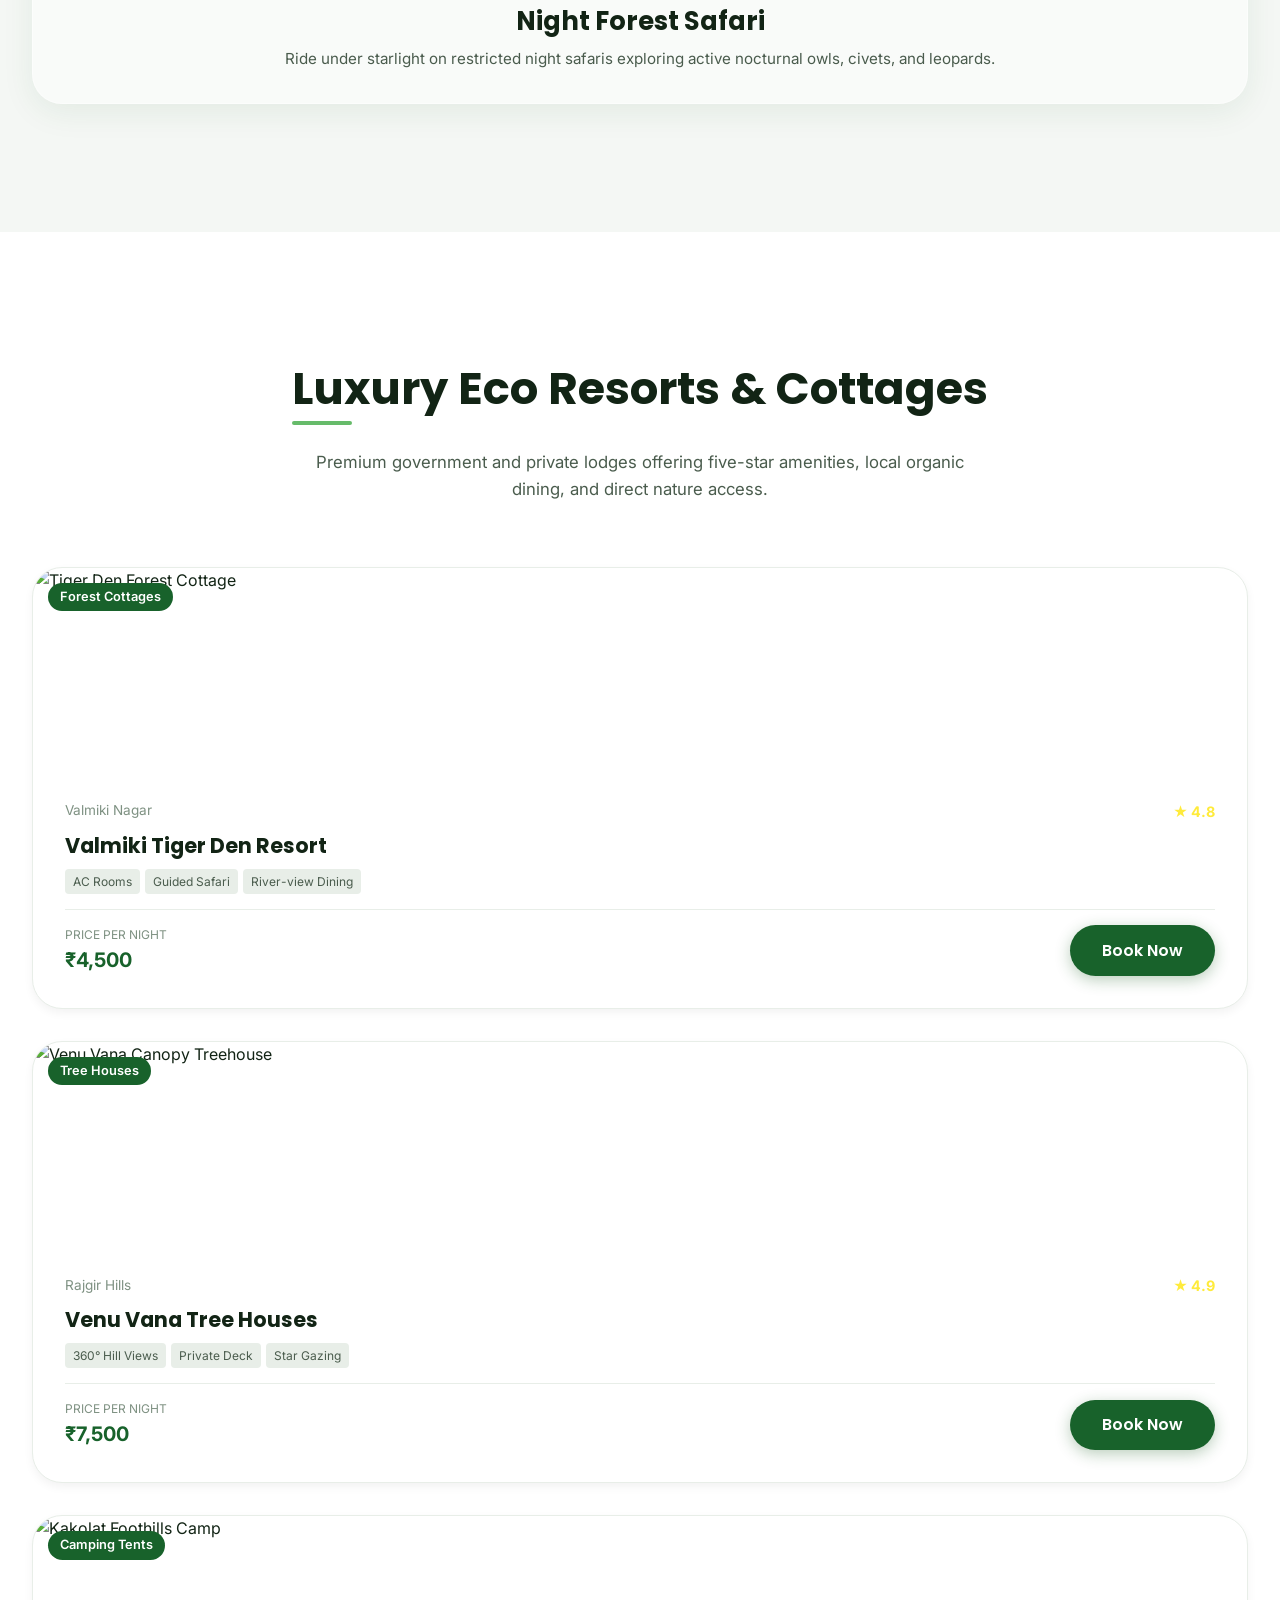
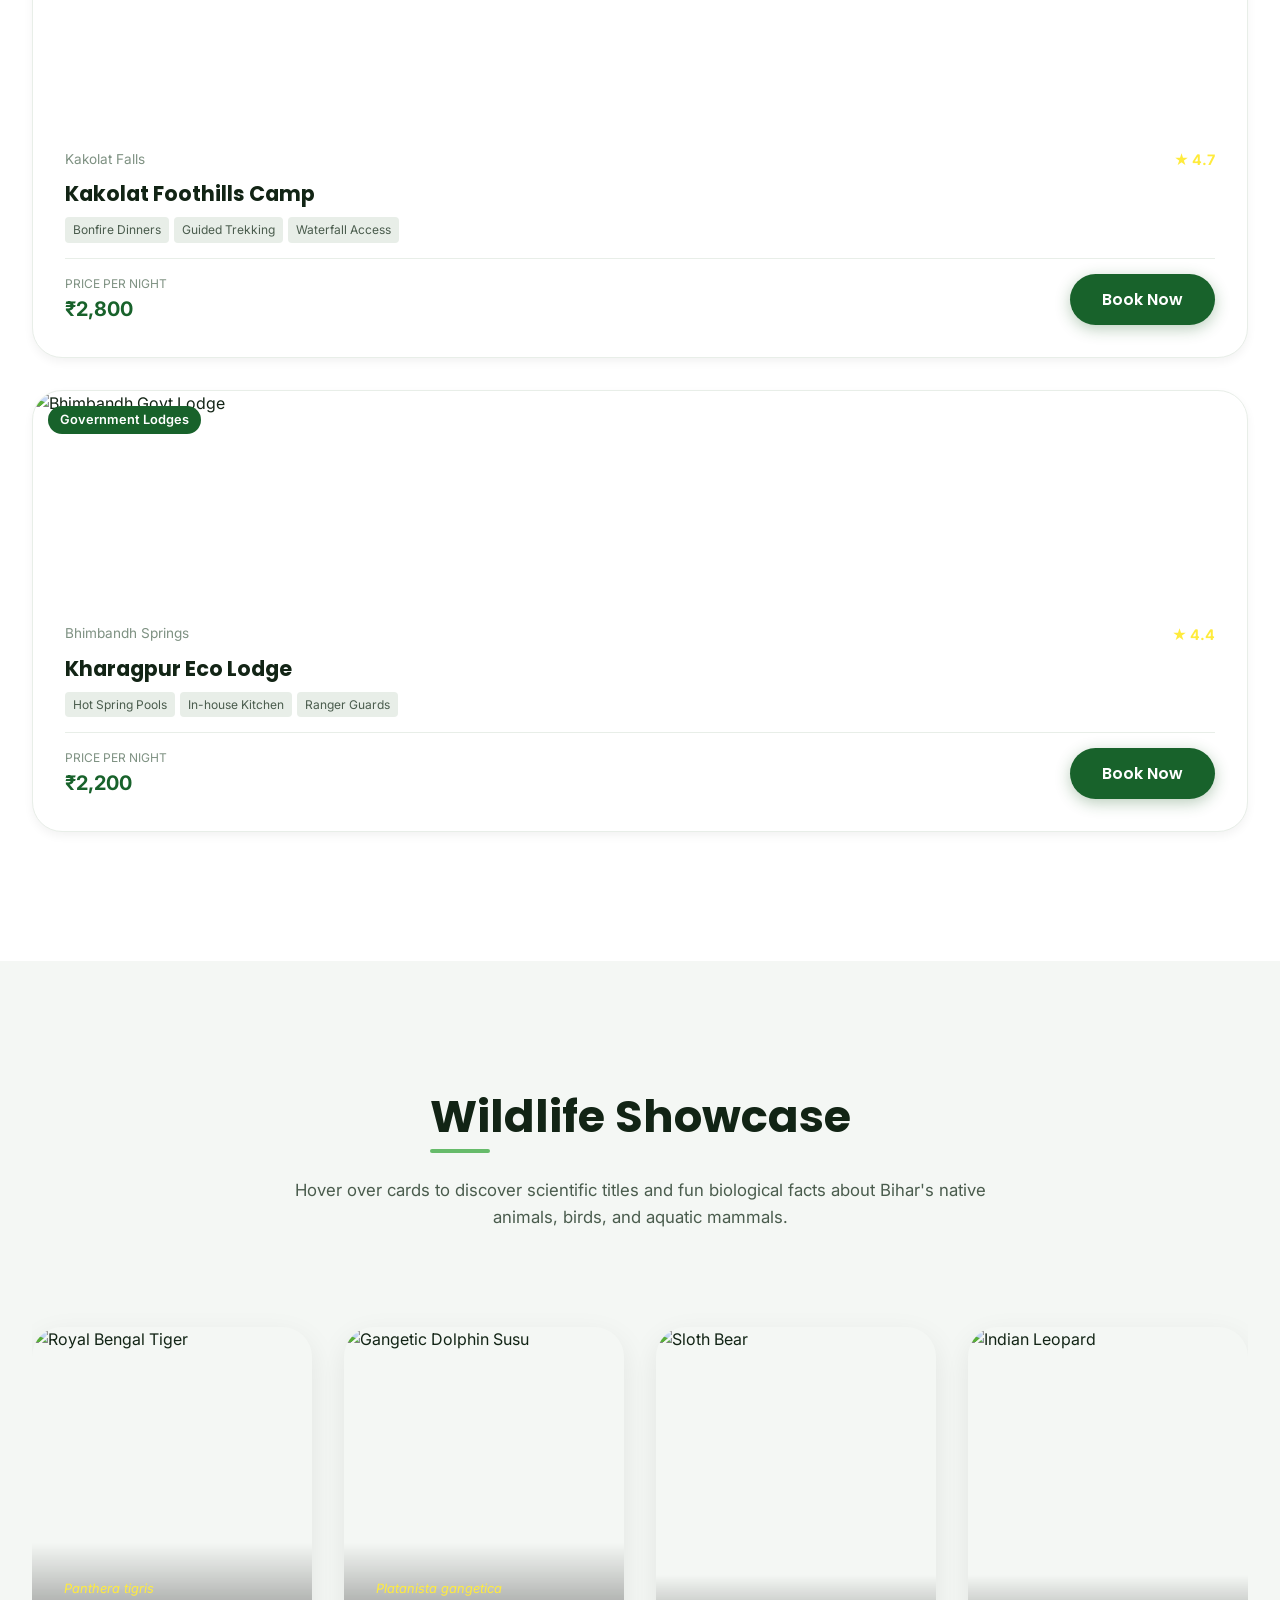
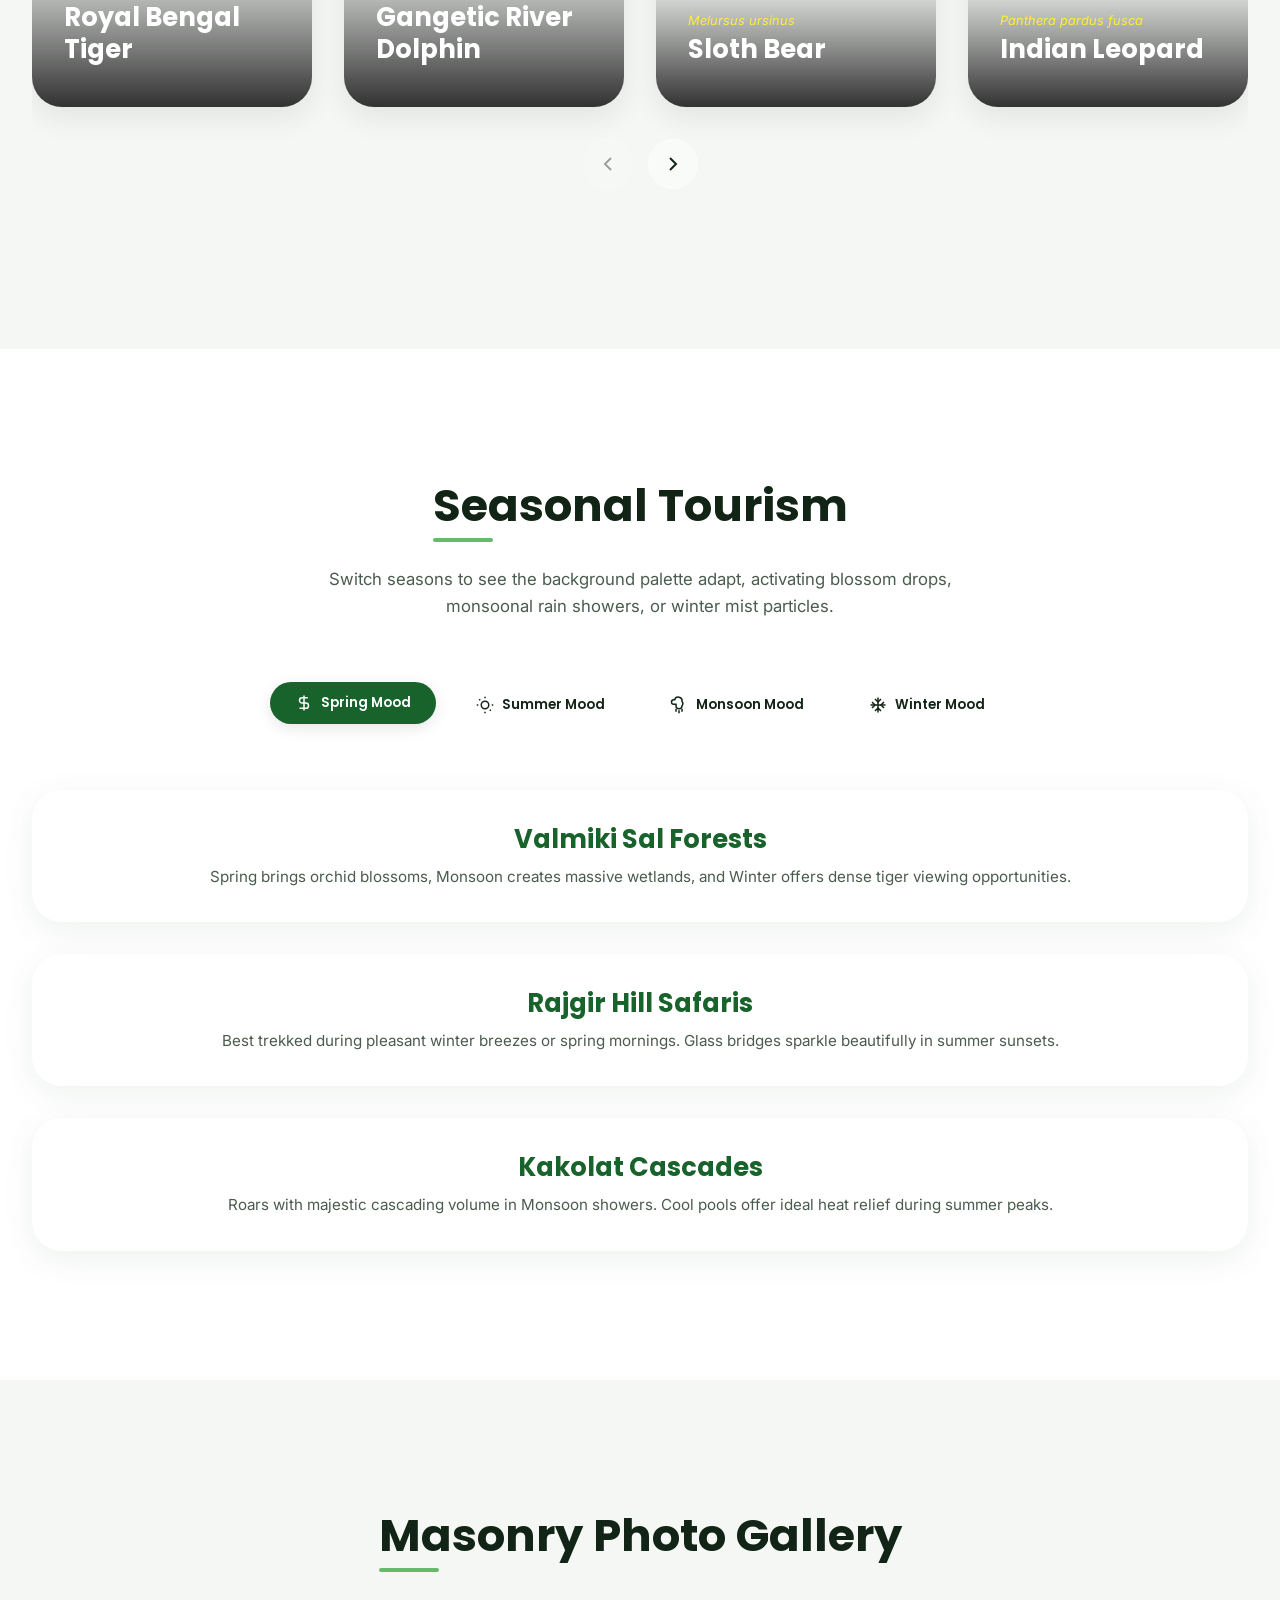
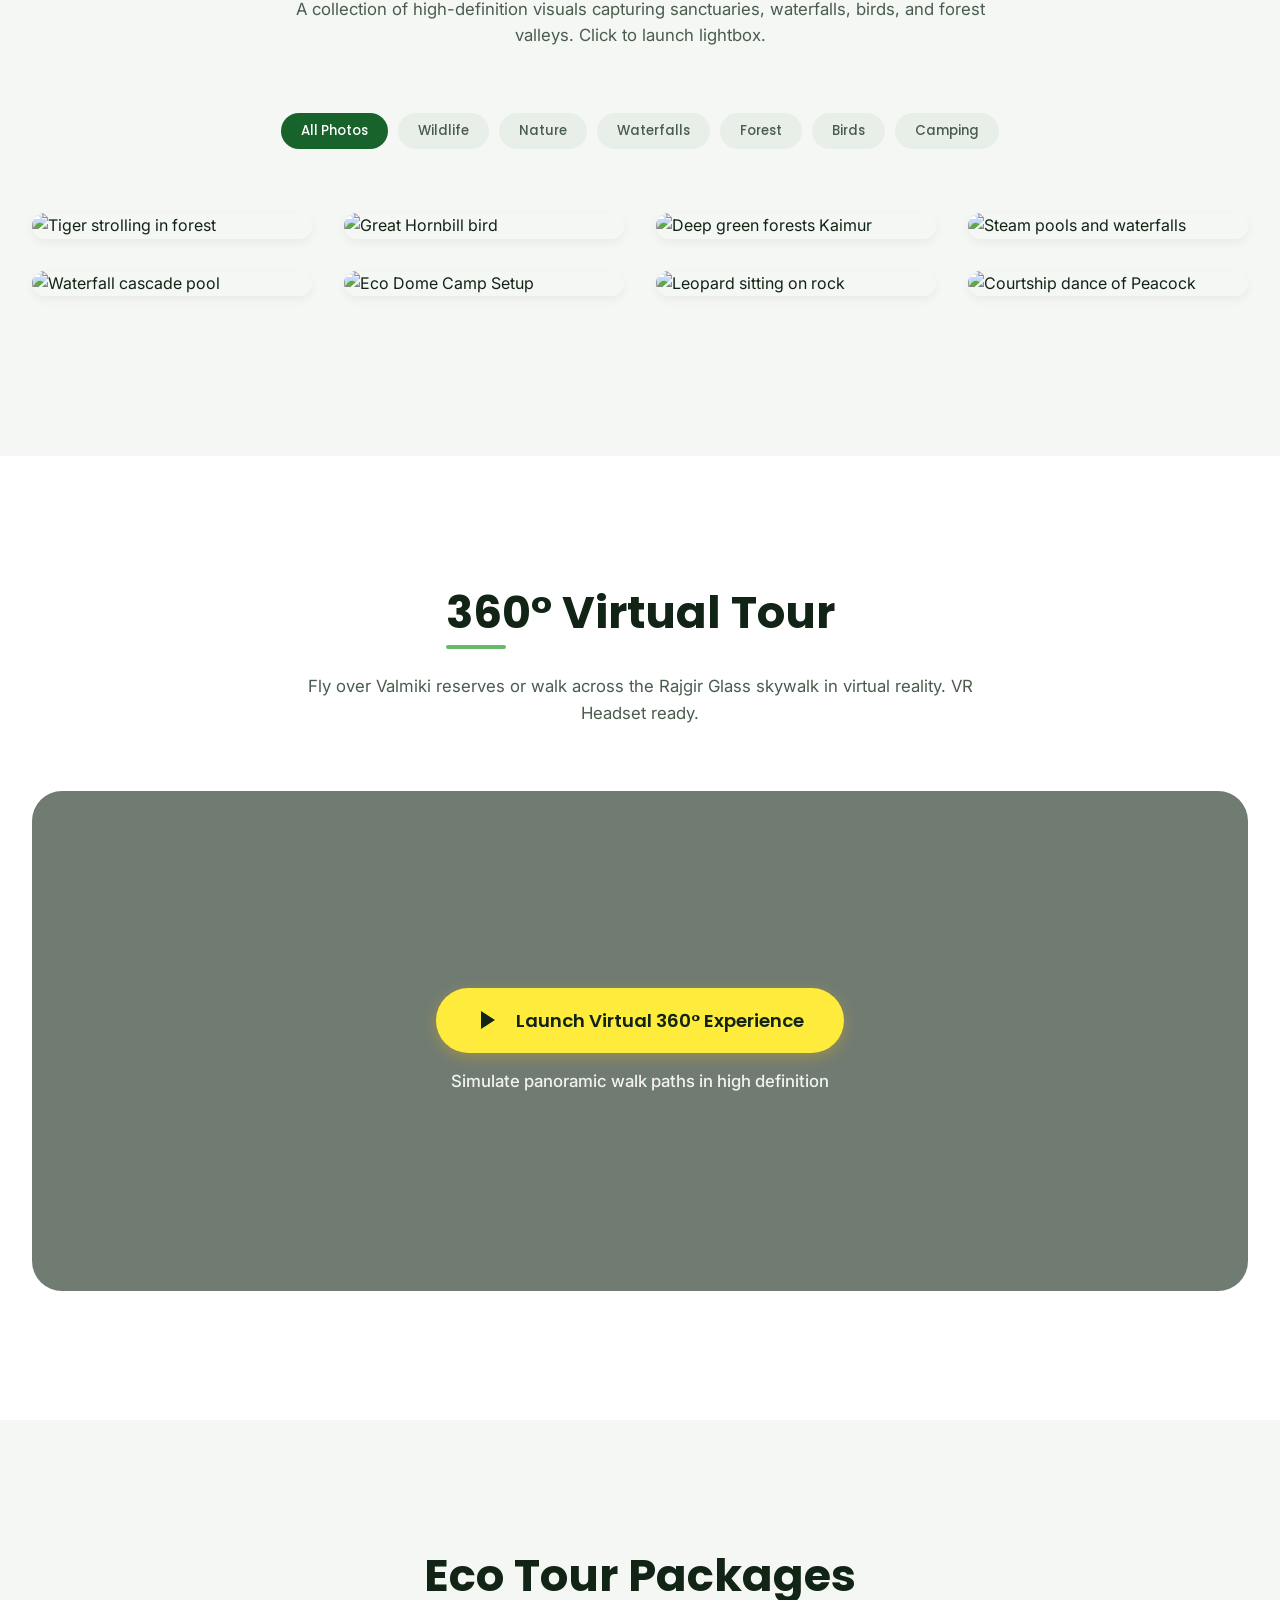
==== commit c9a227cd: "Integrate official Valmiki room allocations, Kaimur helplines, and booking notices from downloaded d" ====
--- a/destination-detail.html
+++ b/destination-detail.html
@@ -119,6 +119,19 @@
             <!-- Rendered dynamically -->
           </div>
 
+          <!-- Official Room Allocations -->
+          <div id="detail-accomm-container" style="margin-top: var(--spacing-md); display: none;">
+            <h2 style="font-size: 1.8rem; margin-bottom: var(--spacing-sm);">Official Lodging Options</h2>
+            <div id="detail-accomm-grid" style="display: flex; flex-direction: column; gap: 15px; margin-top: 15px; margin-bottom: var(--spacing-md);"></div>
+          </div>
+
+          <!-- Official Booking Helpline Contacts -->
+          <div id="detail-helpline-container" style="margin-top: var(--spacing-md); display: none;">
+            <h2 style="font-size: 1.8rem; margin-bottom: var(--spacing-sm);">Official Contact Helplines</h2>
+            <p id="detail-booking-notice" style="font-size: 1.05rem; color: var(--text-secondary); margin-bottom: 15px; line-height: 1.6;"></p>
+            <div id="detail-helpline-grid" style="display: grid; grid-template-columns: repeat(auto-fill, minmax(280px, 1fr)); gap: 15px; margin-bottom: var(--spacing-md);"></div>
+          </div>
+
           <div style="margin-top: var(--spacing-md);">
             <button class="btn btn-primary book-cta" id="detail-book-now-btn" style="padding: 1rem 2rem; font-size: 1.05rem;">Book This Eco Tour</button>
             <a href="index.html" class="btn btn-secondary" style="margin-left: 15px;">Back to Home</a>
--- a/css/variables.css
+++ b/css/variables.css
@@ -36,6 +36,7 @@
   --text-primary: #122415;
   --text-secondary: #4a5c4d;
   --text-light: #7e9182;
+  --input-border: rgba(18, 36, 21, 0.18);
   
   /* Primary HSL Palettes */
   --primary-h: 125;
@@ -72,6 +73,7 @@
   --text-primary: #f0f7f1;
   --text-secondary: #b2c9b6;
   --text-light: #7da083;
+  --input-border: rgba(255, 255, 255, 0.18);
   
   --primary-l: 45%; /* Lighter Forest Green to stand out on dark bg */
   
--- a/css/components.css
+++ b/css/components.css
@@ -1039,6 +1039,9 @@
   max-height: 90vh;
   overflow-y: auto;
   border-radius: var(--radius-xl);
+  background: var(--bg-secondary) !important; /* Forces solid background for readable text contrast */
+  color: var(--text-primary) !important;       /* Forces correct readable text color in light/dark modes */
+  box-shadow: var(--shadow-lg);
 }
 
 .booking-header {
@@ -1114,7 +1117,7 @@
   width: 100%;
   padding: 12px 18px;
   border-radius: var(--radius-md);
-  border: 1px solid var(--glass-border);
+  border: 1.5px solid var(--input-border);
   background: var(--bg-secondary);
   color: var(--text-primary);
   font-family: var(--font-body);
@@ -1124,6 +1127,7 @@
 .booking-input:focus, .booking-select:focus {
   outline: none;
   border-color: var(--primary);
+  box-shadow: 0 0 0 3px rgba(27, 94, 32, 0.12);
 }
 
 .booking-grid-select {
@@ -1133,15 +1137,20 @@
 }
 
 .booking-card-option {
-  border: 2px solid var(--glass-border);
+  border: 1.5px solid var(--input-border);
   border-radius: var(--radius-md);
   padding: 15px;
   cursor: pointer;
   transition: all var(--transition-fast);
 }
 
+.booking-card-option:hover {
+  border-color: var(--primary-light);
+}
+
 .booking-card-option.selected {
   border-color: var(--primary);
+  border-width: 2px;
   background: rgba(76, 175, 80, 0.08);
 }
 
@@ -1149,8 +1158,16 @@
   display: flex;
   justify-content: space-between;
   margin-top: 30px;
-  border-top: 1px solid var(--glass-border);
+  border-top: 1.5px solid var(--input-border);
   padding-top: 20px;
+}
+
+.booking-footer .btn-secondary {
+  border: 1.5px solid var(--input-border) !important;
+}
+
+.booking-footer .btn-secondary:hover {
+  border-color: var(--primary) !important;
 }
 
 /* E-Ticket generator */
